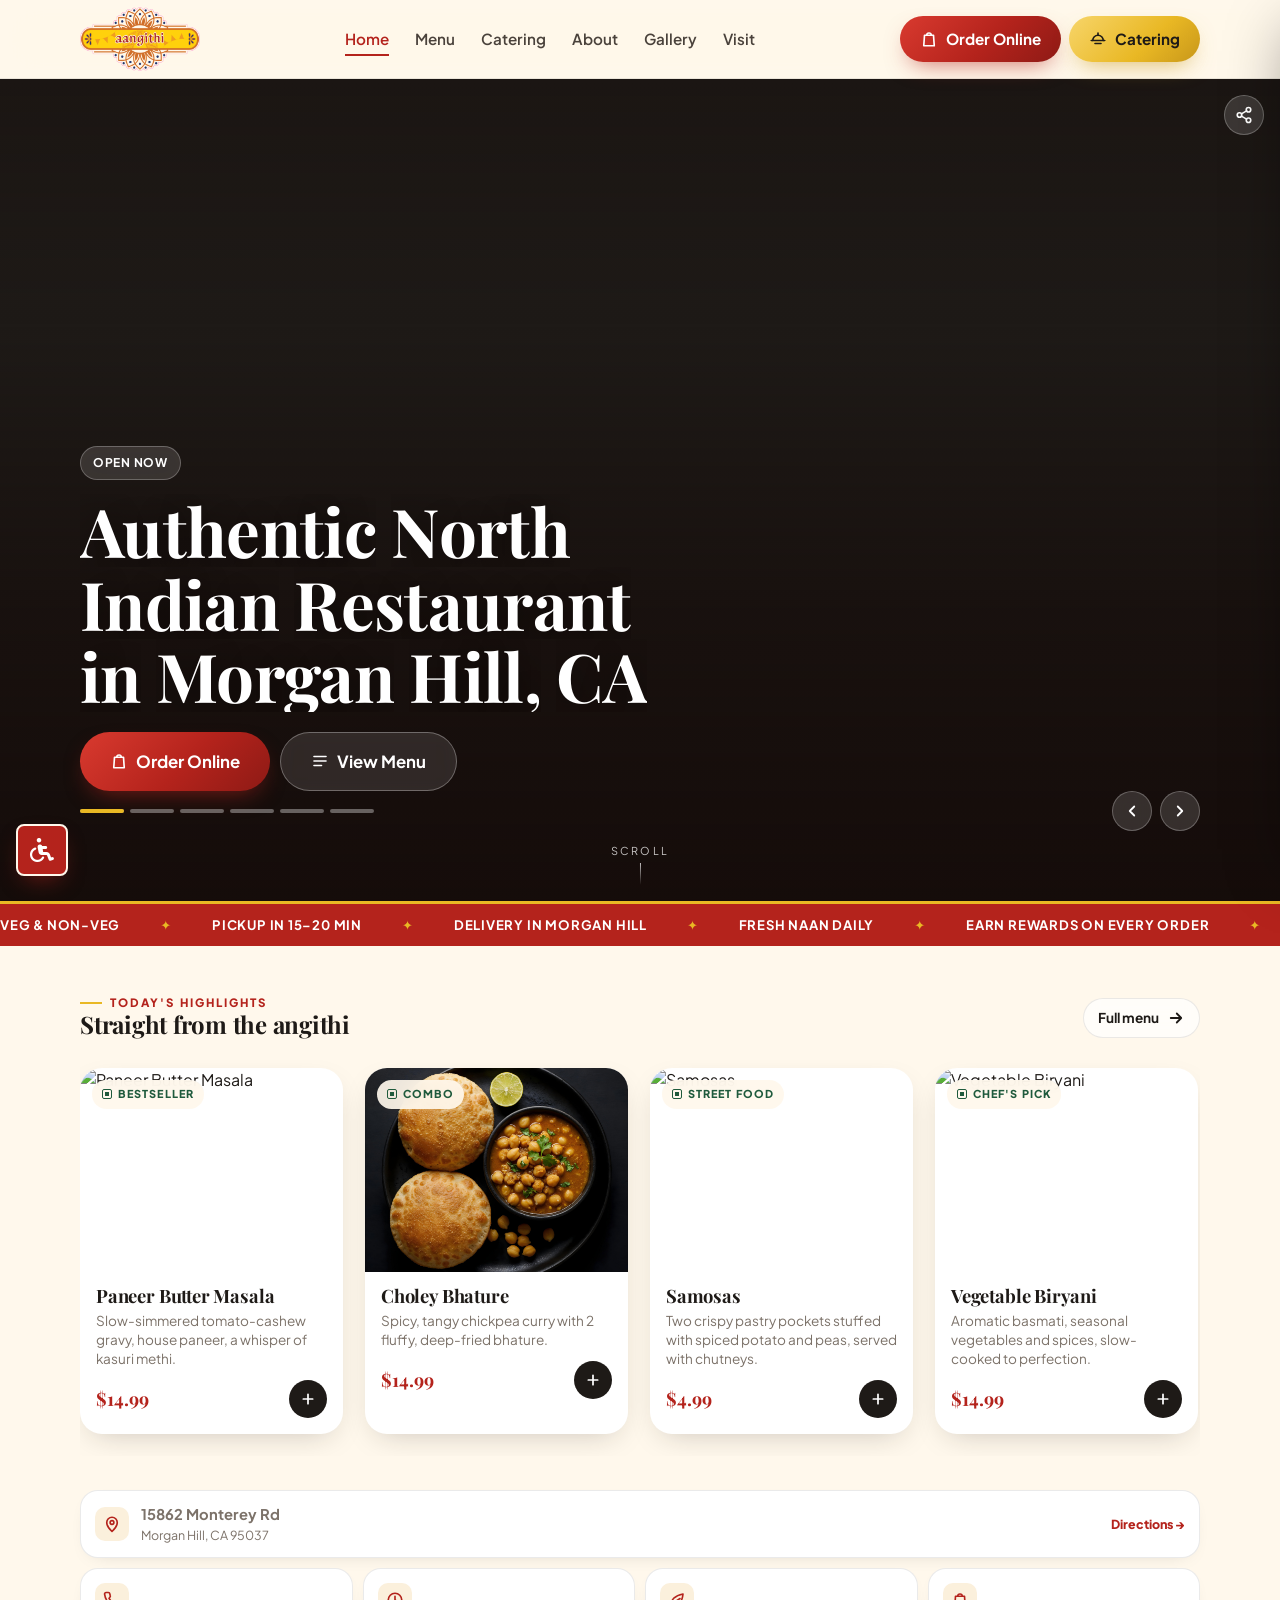
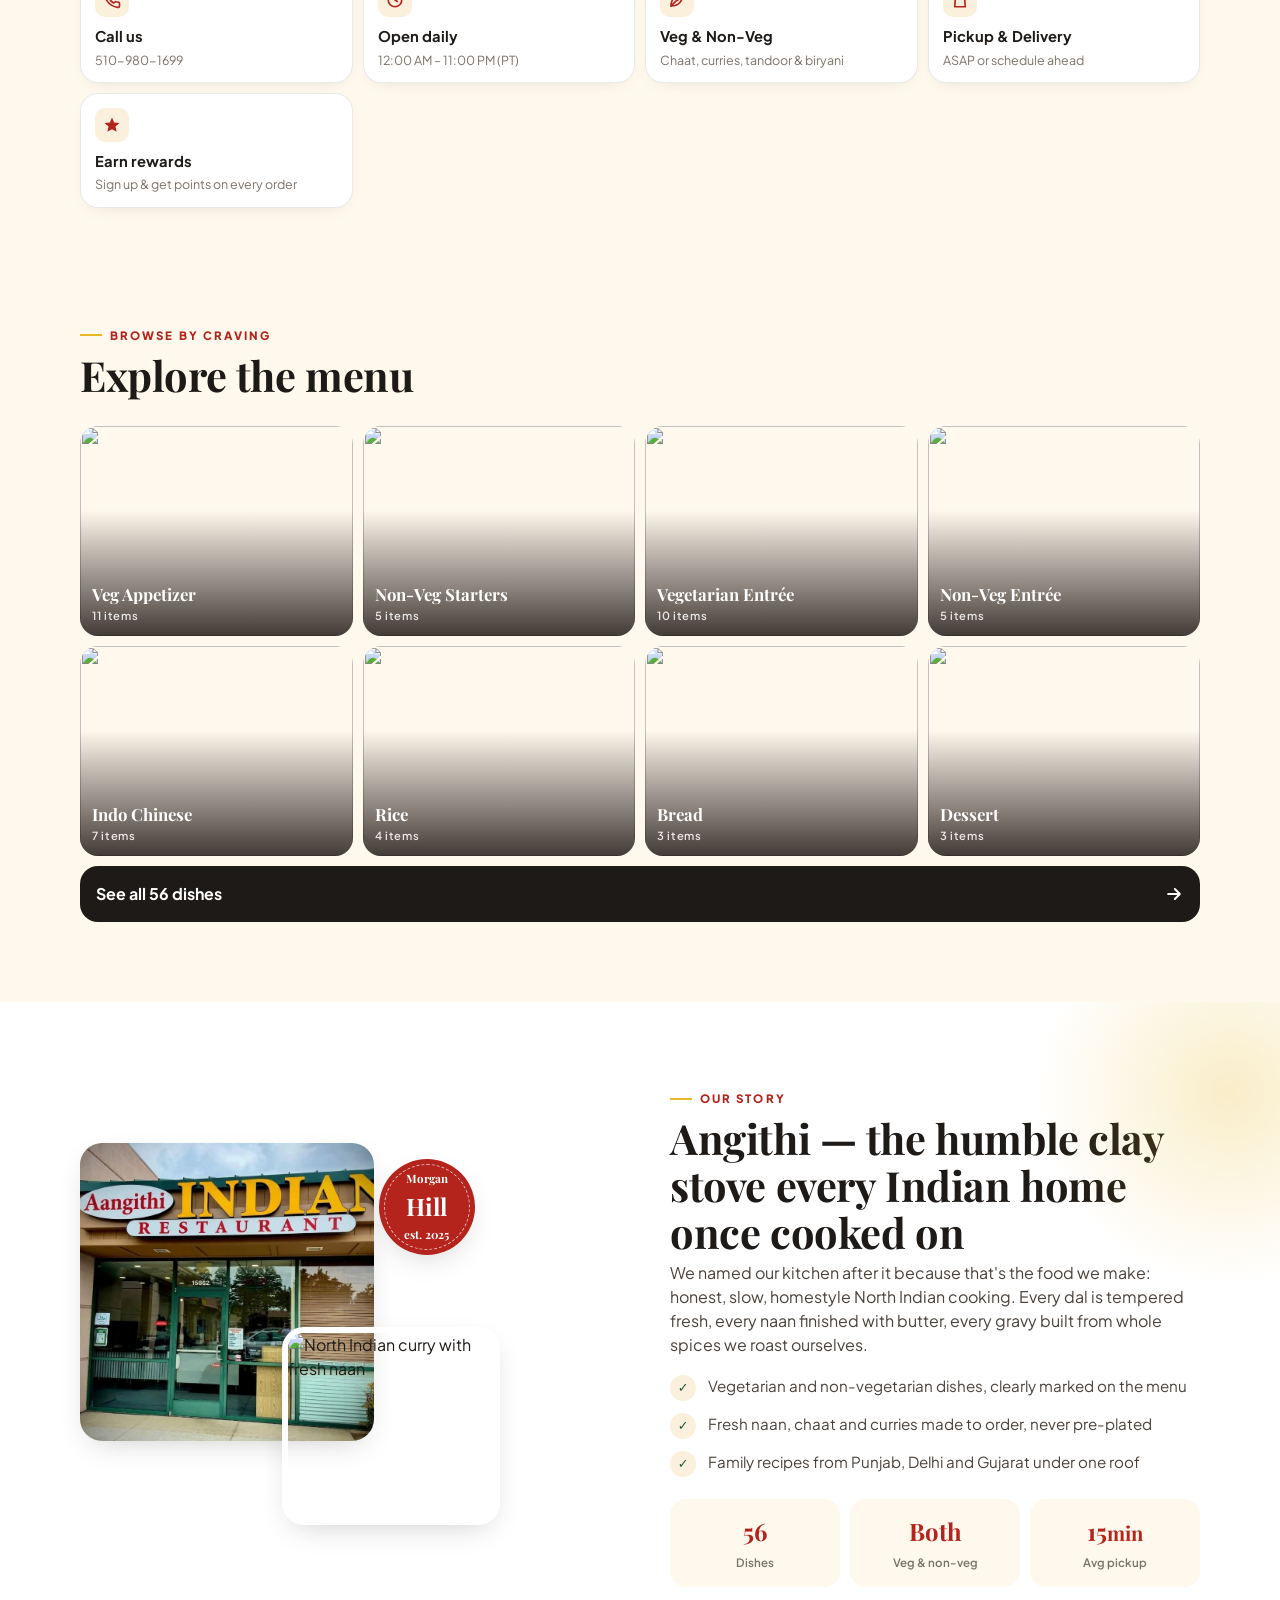
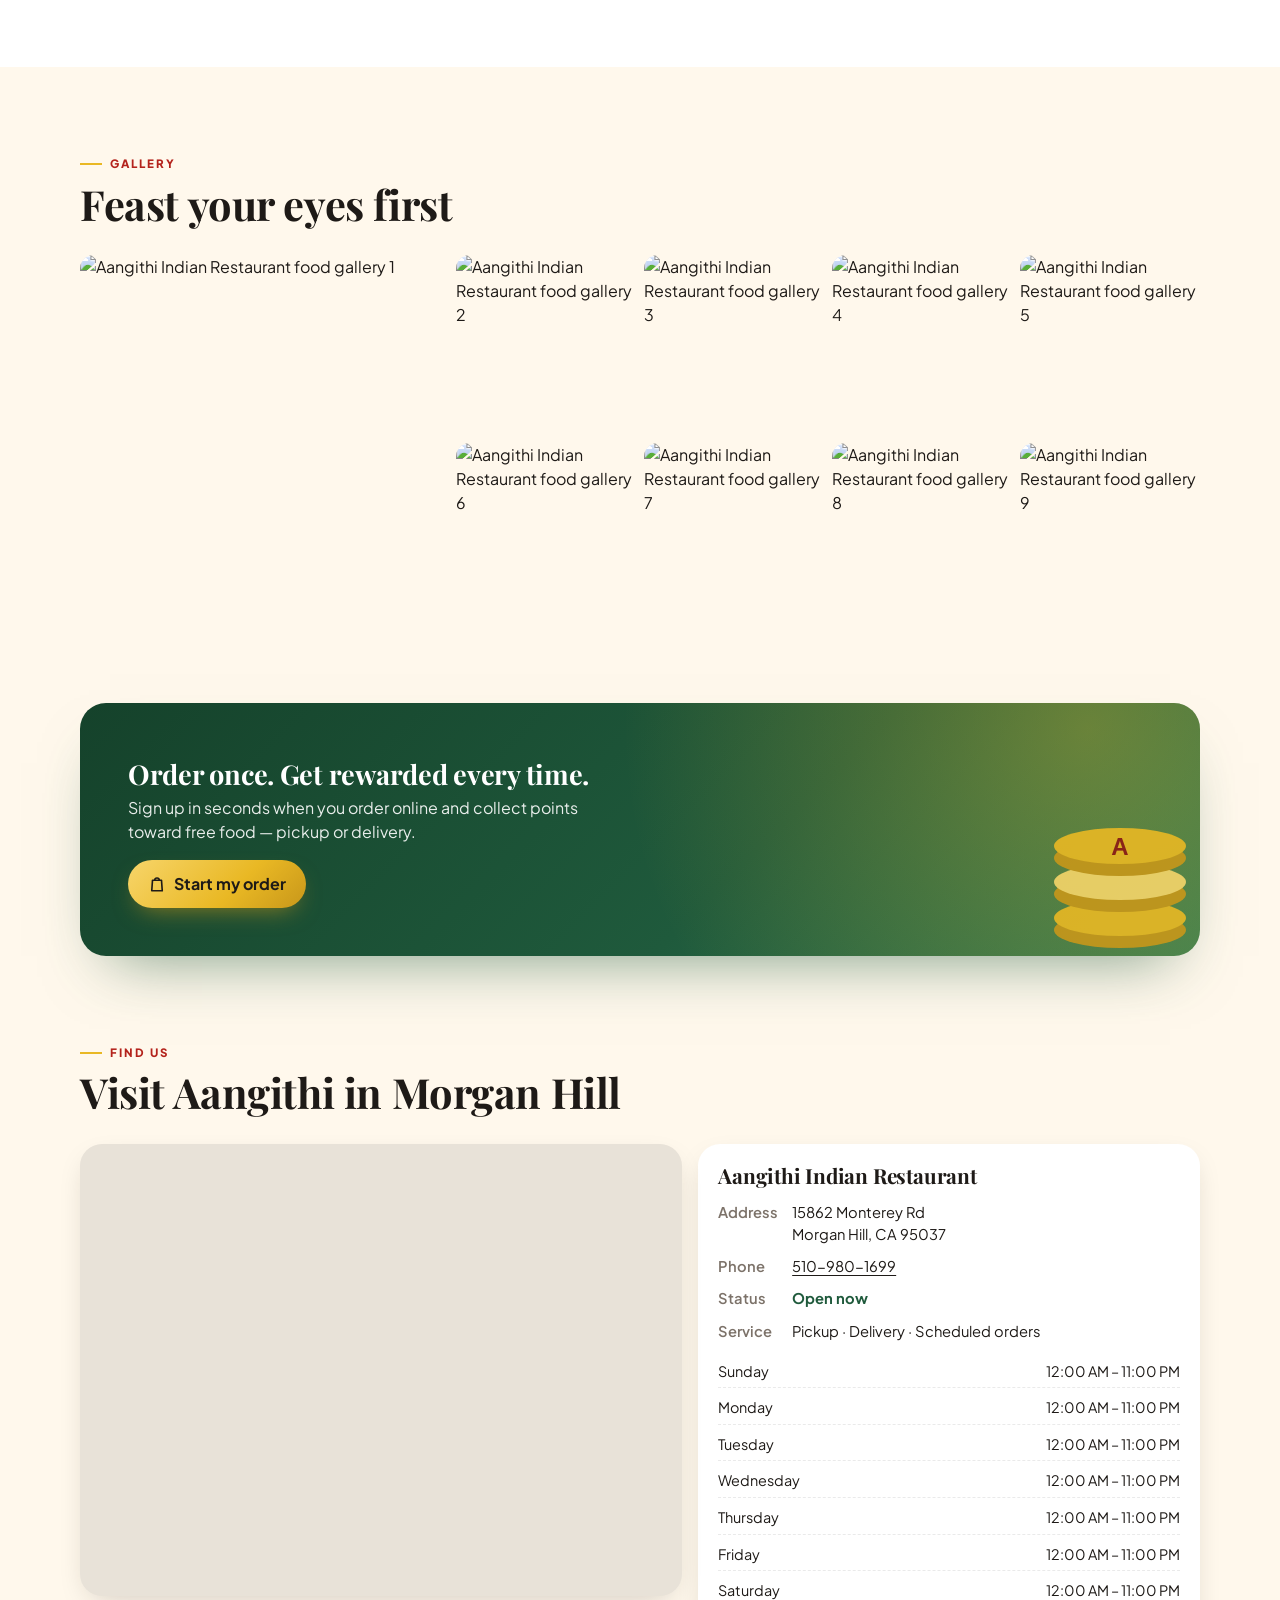
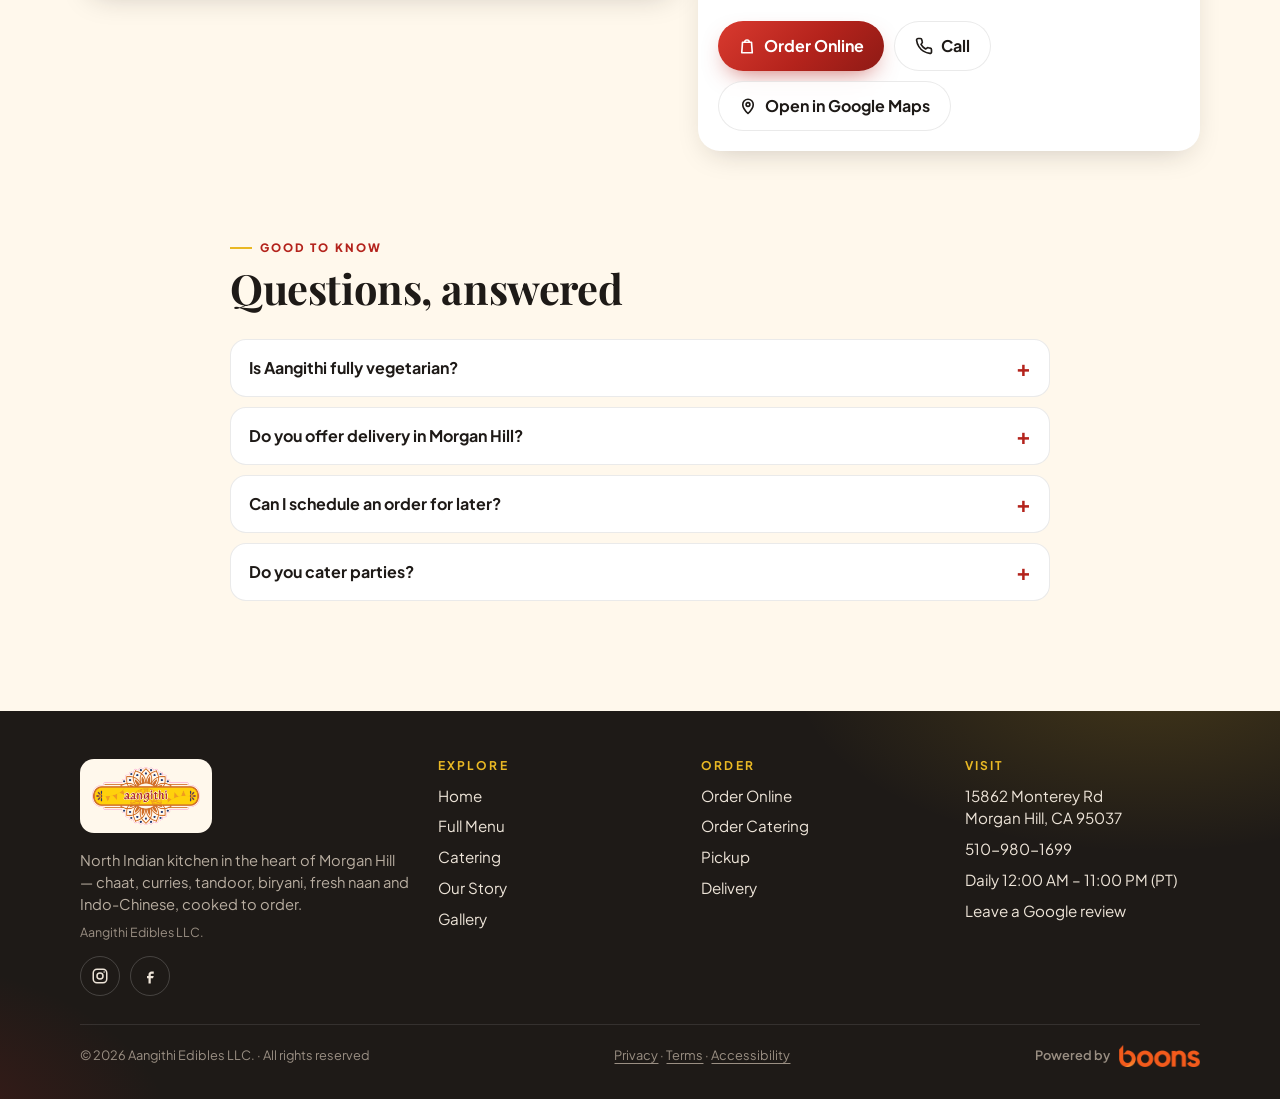
==== index.html @ 8433d9ec "Publish the Aangithi Indian Restaurant site with dining, catering, and dish photos. Co-authored-by: " ====
<!DOCTYPE html>
<html lang="en">
<head>
<meta charset="utf-8">
<meta name="viewport" content="width=device-width,initial-scale=1,viewport-fit=cover">
<title>Aangithi Indian Restaurant | Indian Food in Morgan Hill, CA — Order Online</title>
<meta name="description" content="Aangithi Indian Restaurant — North Indian curries, chaat, tandoor, biryani, naan and Indo-Chinese at 15862 Monterey Rd, Morgan Hill, CA. Veg and non-veg. Order online for pickup or delivery.">
<link rel="canonical" href="https://aangithi.com/">
<meta name="theme-color" content="#FFF8EC">
<meta property="og:type" content="restaurant">
<meta property="og:title" content="Aangithi Indian Restaurant | Indian Food in Morgan Hill, CA — Order Online">
<meta property="og:description" content="Aangithi Indian Restaurant — North Indian curries, chaat, tandoor, biryani, naan and Indo-Chinese at 15862 Monterey Rd, Morgan Hill, CA. Veg and non-veg. Order online for pickup or delivery.">
<meta property="og:image" content="https://images.unsplash.com/photo-1585937421612-70a008356fbe?w=1200&h=630&fit=crop&q=70&auto=format">
<meta property="og:url" content="https://aangithi.com/">
<meta name="twitter:card" content="summary_large_image">
<meta name="geo.region" content="US-CA"><meta name="geo.placename" content="Morgan Hill"><meta name="geo.position" content="37.1305;-121.6544">
<link rel="icon" href="images/favicon.png" type="image/png">
<link rel="preconnect" href="https://fonts.googleapis.com"><link rel="preconnect" href="https://fonts.gstatic.com" crossorigin>
<link href="https://fonts.googleapis.com/css2?family=Playfair+Display:ital,wght@0,700;0,800;1,700&family=Plus+Jakarta+Sans:wght@500;600;700;800&display=swap" rel="stylesheet">
<script type="application/ld+json">{"@context": "https://schema.org", "@type": "Restaurant", "name": "Aangithi Indian Restaurant", "legalName": "Aangithi Edibles LLC.", "telephone": "+1-510-980-1699", "image": "https://images.unsplash.com/photo-1585937421612-70a008356fbe?w=1200&h=630&fit=crop&q=70&auto=format", "servesCuisine": ["Indian", "North Indian", "Indo-Chinese"], "priceRange": "$$", "address": {"@type": "PostalAddress", "streetAddress": "15862 Monterey Rd", "addressLocality": "Morgan Hill", "addressRegion": "CA", "postalCode": "95037", "addressCountry": "US"}, "url": "https://aangithi.com/", "menu": "https://aangithi.com/menu.html", "sameAs": ["https://www.instagram.com/aangithi.indianrestaurant/", "https://www.facebook.com/aangithi.indianrestaurant"], "acceptsReservations": "False", "hasMenu": "https://aangithi.com/menu.html", "potentialAction": {"@type": "OrderAction", "target": "https://order.boons.io/site/angithi-indian-restaurant/409"}, "openingHoursSpecification": [{"@type": "OpeningHoursSpecification", "dayOfWeek": ["Sunday", "Monday", "Tuesday", "Wednesday", "Thursday", "Friday", "Saturday"], "opens": "00:00", "closes": "23:00"}]}</script>
<link rel="stylesheet" href="https://cdnjs.cloudflare.com/ajax/libs/font-awesome/6.5.1/css/all.min.css" crossorigin="anonymous">
<link rel="stylesheet" href="css/style.css">
<link rel="stylesheet" href="css/home.css">
<link rel="stylesheet" href="css/accessibility.css">
</head>
<body>
<a class="skip" href="#main">Skip to content</a>

<header class="hdr">
  <div class="wrap">
    <a class="logo" href="index.html" aria-label="Aangithi Indian Restaurant — home"><img src="images/logo.png" alt="Aangithi Indian Restaurant"></a>
    <nav class="nav" aria-label="Primary">
      <a href="index.html" aria-current="page">Home</a>
      <a href="menu.html">Menu</a>
      <a href="catering.html">Catering</a>
      <a href="index.html#story">About</a>
      <a href="index.html#gallery">Gallery</a>
      <a href="index.html#visit">Visit</a>
    </nav>
    <div class="hdr-actions">
      <a class="btn btn-primary btn-order" href="https://order.boons.io/site/angithi-indian-restaurant/409" target="_blank" rel="noopener"><svg viewBox="0 0 24 24" fill="none" stroke="currentColor" stroke-width="2.2" stroke-linecap="round" stroke-linejoin="round"><path d="M6 7h12l1 14H5z"/><path d="M9 7a3 3 0 0 1 6 0"/></svg><span class="lbl-short">Order</span><span class="lbl-long">Order Online</span></a>
      <a class="btn btn-gold btn-cater" href="catering.html"><svg viewBox="0 0 24 24" fill="none" stroke="currentColor" stroke-width="2.2" stroke-linecap="round" stroke-linejoin="round"><path d="M3 14h18"/><path d="M5 14a7 7 0 0 1 14 0"/><path d="M12 7V4"/><path d="M8 18h8"/></svg> Catering</a>
      <button class="burger" aria-label="Open menu" aria-expanded="false" aria-controls="drawer"><span></span></button>
    </div>
  </div>
</header>
<div class="drawer" id="drawer">
  <div class="scrim"></div>
  <nav class="panel" aria-label="Mobile">
    <button class="dclose" aria-label="Close menu">✕</button>
    <a class="item" href="index.html">Home <small>01</small></a>
    <a class="item" href="menu.html">Menu <small>02</small></a>
    <a class="item" href="catering.html">Catering <small>03</small></a>
    <a class="item" href="index.html#story">Our Story <small>04</small></a>
    <a class="item" href="index.html#gallery">Gallery <small>05</small></a>
    <a class="item" href="index.html#visit">Visit Us <small>06</small></a>
    <div class="foot">
      <a class="btn btn-primary" href="https://order.boons.io/site/angithi-indian-restaurant/409" target="_blank" rel="noopener"><svg viewBox="0 0 24 24" fill="none" stroke="currentColor" stroke-width="2.2" stroke-linecap="round" stroke-linejoin="round"><path d="M6 7h12l1 14H5z"/><path d="M9 7a3 3 0 0 1 6 0"/></svg> Order Online</a>
      <a class="btn btn-ghost" href="https://www.google.com/maps/search/?api=1&query=Aangithi+Indian+Restaurant+15862+Monterey+Rd+Morgan+Hill+CA+95037" target="_blank" rel="noopener"><svg viewBox="0 0 24 24" fill="none" stroke="currentColor" stroke-width="2.2" stroke-linecap="round" stroke-linejoin="round"><path d="M12 22s7-6.5 7-12a7 7 0 0 0-14 0c0 5.5 7 12 7 12z"/><circle cx="12" cy="10" r="2.5"/></svg> Get Directions</a>
      <p>15862 Monterey Rd, Morgan Hill, CA 95037<br><a href="tel:+15109801699">510-980-1699</a><br>Open daily 12:00 AM – 11:00 PM (PT)</p>
    </div>
  </nav>
</div>

<main id="main">
<section class="hero" aria-roledescription="carousel" aria-label="Aangithi highlights">
  
    <div class="slide on" role="group" aria-roledescription="slide" aria-label="1 of 6">
      <img src="https://images.unsplash.com/photo-1585937421612-70a008356fbe?w=1400&h=1400&fit=crop&q=72&auto=format" alt="" fetchpriority="high">
      <div class="cap">
        <span class="badge" data-status><i></i>Open now</span>
        <h1><span class="w"><span>Authentic</span></span> <span class="w"><span>North</span></span> <span class="w"><span>Indian</span></span> <span class="w"><span>Restaurant</span></span> <span class="w"><span>in</span></span> <span class="w"><span>Morgan</span></span> <span class="w"><span>Hill,</span></span> <span class="w"><span>CA</span></span></h1>
        <div class="cta">
          <a class="btn btn-primary" href="https://order.boons.io/site/angithi-indian-restaurant/409" target="_blank" rel="noopener"><svg viewBox="0 0 24 24" fill="none" stroke="currentColor" stroke-width="2.2" stroke-linecap="round" stroke-linejoin="round"><path d="M6 7h12l1 14H5z"/><path d="M9 7a3 3 0 0 1 6 0"/></svg> Order Online</a>
          <a class="btn btn-ghost" href="menu.html"><svg viewBox="0 0 24 24" fill="none" stroke="currentColor" stroke-width="2.2" stroke-linecap="round"><path d="M4 6h16M4 12h16M4 18h10"/></svg> View Menu</a>
        </div>
      </div>
    </div>
    <div class="slide" role="group" aria-roledescription="slide" aria-label="2 of 6">
      <img src="https://images.unsplash.com/photo-1631452180519-c014fe946bc7?w=1400&h=1400&fit=crop&q=72&auto=format" alt="" loading="lazy">
      <div class="cap">
        <span class="badge" data-status><i></i>Open now</span>
        <h1 aria-hidden="true"><span class="w"><span>Best</span></span> <span class="w"><span>Paneer</span></span> <span class="w"><span>Butter</span></span> <span class="w"><span>Masala</span></span> <span class="w"><span>&</span></span> <span class="w"><span>North</span></span> <span class="w"><span>Indian</span></span> <span class="w"><span>Curries</span></span> <span class="w"><span>Near</span></span> <span class="w"><span>San</span></span> <span class="w"><span>Jose</span></span></h1>
        <div class="cta">
          <a class="btn btn-primary" href="https://order.boons.io/site/angithi-indian-restaurant/409" target="_blank" rel="noopener"><svg viewBox="0 0 24 24" fill="none" stroke="currentColor" stroke-width="2.2" stroke-linecap="round" stroke-linejoin="round"><path d="M6 7h12l1 14H5z"/><path d="M9 7a3 3 0 0 1 6 0"/></svg> Order Online</a>
          <a class="btn btn-ghost" href="menu.html"><svg viewBox="0 0 24 24" fill="none" stroke="currentColor" stroke-width="2.2" stroke-linecap="round"><path d="M4 6h16M4 12h16M4 18h10"/></svg> View Menu</a>
        </div>
      </div>
    </div>
    <div class="slide" role="group" aria-roledescription="slide" aria-label="3 of 6">
      <img src="https://images.unsplash.com/photo-1601050690597-df0568f70950?w=1400&h=1400&fit=crop&q=72&auto=format" alt="" loading="lazy">
      <div class="cap">
        <span class="badge" data-status><i></i>Open now</span>
        <h1 aria-hidden="true"><span class="w"><span>Fresh</span></span> <span class="w"><span>Samosa,</span></span> <span class="w"><span>Chaat</span></span> <span class="w"><span>&</span></span> <span class="w"><span>Indian</span></span> <span class="w"><span>Street</span></span> <span class="w"><span>Food</span></span> <span class="w"><span>in</span></span> <span class="w"><span>Morgan</span></span> <span class="w"><span>Hill</span></span></h1>
        <div class="cta">
          <a class="btn btn-primary" href="https://order.boons.io/site/angithi-indian-restaurant/409" target="_blank" rel="noopener"><svg viewBox="0 0 24 24" fill="none" stroke="currentColor" stroke-width="2.2" stroke-linecap="round" stroke-linejoin="round"><path d="M6 7h12l1 14H5z"/><path d="M9 7a3 3 0 0 1 6 0"/></svg> Order Online</a>
          <a class="btn btn-ghost" href="menu.html"><svg viewBox="0 0 24 24" fill="none" stroke="currentColor" stroke-width="2.2" stroke-linecap="round"><path d="M4 6h16M4 12h16M4 18h10"/></svg> View Menu</a>
        </div>
      </div>
    </div>
    <div class="slide" role="group" aria-roledescription="slide" aria-label="4 of 6">
      <img src="https://images.unsplash.com/photo-1666190092159-3171cf0fbb12?w=1400&h=1400&fit=crop&q=72&auto=format" alt="" loading="lazy">
      <div class="cap">
        <span class="badge" data-status><i></i>Open now</span>
        <h1 aria-hidden="true"><span class="w"><span>Choley</span></span> <span class="w"><span>Bhature,</span></span> <span class="w"><span>Chaat</span></span> <span class="w"><span>&</span></span> <span class="w"><span>Street</span></span> <span class="w"><span>Food</span></span> <span class="w"><span>in</span></span> <span class="w"><span>the</span></span> <span class="w"><span>South</span></span> <span class="w"><span>Bay</span></span></h1>
        <div class="cta">
          <a class="btn btn-primary" href="https://order.boons.io/site/angithi-indian-restaurant/409" target="_blank" rel="noopener"><svg viewBox="0 0 24 24" fill="none" stroke="currentColor" stroke-width="2.2" stroke-linecap="round" stroke-linejoin="round"><path d="M6 7h12l1 14H5z"/><path d="M9 7a3 3 0 0 1 6 0"/></svg> Order Online</a>
          <a class="btn btn-ghost" href="menu.html"><svg viewBox="0 0 24 24" fill="none" stroke="currentColor" stroke-width="2.2" stroke-linecap="round"><path d="M4 6h16M4 12h16M4 18h10"/></svg> View Menu</a>
        </div>
      </div>
    </div>
    <div class="slide" role="group" aria-roledescription="slide" aria-label="5 of 6">
      <img src="https://images.unsplash.com/photo-1585032226651-759b368d7246?w=1400&h=1400&fit=crop&q=72&auto=format" alt="" loading="lazy">
      <div class="cap">
        <span class="badge" data-status><i></i>Open now</span>
        <h1 aria-hidden="true"><span class="w"><span>Indo-Chinese</span></span> <span class="w"><span>Noodles,</span></span> <span class="w"><span>Manchurian</span></span> <span class="w"><span>&</span></span> <span class="w"><span>Chilli</span></span> <span class="w"><span>in</span></span> <span class="w"><span>Morgan</span></span> <span class="w"><span>Hill</span></span></h1>
        <div class="cta">
          <a class="btn btn-primary" href="https://order.boons.io/site/angithi-indian-restaurant/409" target="_blank" rel="noopener"><svg viewBox="0 0 24 24" fill="none" stroke="currentColor" stroke-width="2.2" stroke-linecap="round" stroke-linejoin="round"><path d="M6 7h12l1 14H5z"/><path d="M9 7a3 3 0 0 1 6 0"/></svg> Order Online</a>
          <a class="btn btn-ghost" href="menu.html"><svg viewBox="0 0 24 24" fill="none" stroke="currentColor" stroke-width="2.2" stroke-linecap="round"><path d="M4 6h16M4 12h16M4 18h10"/></svg> View Menu</a>
        </div>
      </div>
    </div>
    <div class="slide" role="group" aria-roledescription="slide" aria-label="6 of 6">
      <img src="https://images.unsplash.com/photo-1563379091339-03b21ab4a4f8?w=1400&h=1400&fit=crop&q=72&auto=format" alt="" loading="lazy">
      <div class="cap">
        <span class="badge" data-status><i></i>Open now</span>
        <h1 aria-hidden="true"><span class="w"><span>Order</span></span> <span class="w"><span>Indian</span></span> <span class="w"><span>Food</span></span> <span class="w"><span>Online</span></span> <span class="w"><span>—</span></span> <span class="w"><span>Pickup</span></span> <span class="w"><span>&</span></span> <span class="w"><span>Delivery</span></span> <span class="w"><span>in</span></span> <span class="w"><span>Morgan</span></span> <span class="w"><span>Hill,</span></span> <span class="w"><span>CA</span></span></h1>
        <div class="cta">
          <a class="btn btn-primary" href="https://order.boons.io/site/angithi-indian-restaurant/409" target="_blank" rel="noopener"><svg viewBox="0 0 24 24" fill="none" stroke="currentColor" stroke-width="2.2" stroke-linecap="round" stroke-linejoin="round"><path d="M6 7h12l1 14H5z"/><path d="M9 7a3 3 0 0 1 6 0"/></svg> Order Online</a>
          <a class="btn btn-ghost" href="menu.html"><svg viewBox="0 0 24 24" fill="none" stroke="currentColor" stroke-width="2.2" stroke-linecap="round"><path d="M4 6h16M4 12h16M4 18h10"/></svg> View Menu</a>
        </div>
      </div>
    </div>
  <div class="side"><button data-share aria-label="Share this restaurant"><svg viewBox="0 0 24 24" fill="none" stroke="currentColor" stroke-width="2.2" stroke-linecap="round" stroke-linejoin="round"><circle cx="18" cy="5" r="3"/><circle cx="6" cy="12" r="3"/><circle cx="18" cy="19" r="3"/><path d="M8.6 13.5l6.8 4M15.4 6.5l-6.8 4"/></svg></button></div>
  <div class="ctrl">
    <div class="dots" role="tablist"><button aria-label="Go to slide 1" class=on></button><button aria-label="Go to slide 2"></button><button aria-label="Go to slide 3"></button><button aria-label="Go to slide 4"></button><button aria-label="Go to slide 5"></button><button aria-label="Go to slide 6"></button></div>
    <button class="arrow" data-prev aria-label="Previous slide"><svg viewBox="0 0 24 24" fill="none" stroke="currentColor" stroke-width="2.4" stroke-linecap="round" stroke-linejoin="round"><path d="M15 6l-6 6 6 6"/></svg></button>
    <button class="arrow" data-next aria-label="Next slide"><svg viewBox="0 0 24 24" fill="none" stroke="currentColor" stroke-width="2.4" stroke-linecap="round" stroke-linejoin="round"><path d="M9 6l6 6-6 6"/></svg></button>
  </div>
  <div class="scroll-hint" aria-hidden="true">Scroll<i></i></div>
</section>

<div class="tick" aria-hidden="true"><div class="t"><span>Veg &amp; Non-Veg</span><span>Pickup in 15–20 min</span><span>Delivery in Morgan Hill</span><span>Fresh Naan Daily</span><span>Earn Rewards on Every Order</span><span>Open Daily till 11 PM</span><span>Veg &amp; Non-Veg</span><span>Pickup in 15–20 min</span><span>Delivery in Morgan Hill</span><span>Fresh Naan Daily</span><span>Earn Rewards on Every Order</span><span>Open Daily till 11 PM</span></div></div>

<section class="hl" id="highlights">
  <div class="wrap">
    <div class="sec-head rv"><div><span class="eyebrow">Today's highlights</span><h2>Straight from the angithi</h2></div><a class="btn btn-ghost btn-sm" href="menu.html">Full menu <svg viewBox="0 0 24 24" fill="none" stroke="currentColor" stroke-width="2.4" stroke-linecap="round" stroke-linejoin="round"><path d="M5 12h14M13 6l6 6-6 6"/></svg></a></div>
    <div class="rail">
      <article class="card rv" data-d="0">
        <div class="img"><img src="https://images.unsplash.com/photo-1631452180519-c014fe946bc7?w=700&h=540&fit=crop&q=70&auto=format" alt="Paneer Butter Masala" loading="lazy"><span class="tag">Bestseller</span></div>
        <div class="body"><h3>Paneer Butter Masala</h3><p>Slow-simmered tomato-cashew gravy, house paneer, a whisper of kasuri methi.</p>
          <div class="row"><span class="price">$14.99</span><a class="add" href="https://order.boons.io/site/angithi-indian-restaurant/409" target="_blank" rel="noopener" aria-label="Order Paneer Butter Masala"><svg viewBox="0 0 24 24" fill="none" stroke="currentColor" stroke-width="2.6" stroke-linecap="round"><path d="M12 5v14M5 12h14"/></svg></a></div>
        </div>
      </article>
      <article class="card rv" data-d="1">
        <div class="img"><img src="images/choley-bhature.jpg" alt="Choley Bhature" loading="lazy"><span class="tag">Combo</span></div>
        <div class="body"><h3>Choley Bhature</h3><p>Spicy, tangy chickpea curry with 2 fluffy, deep-fried bhature.</p>
          <div class="row"><span class="price">$14.99</span><a class="add" href="https://order.boons.io/site/angithi-indian-restaurant/409" target="_blank" rel="noopener" aria-label="Order Choley Bhature"><svg viewBox="0 0 24 24" fill="none" stroke="currentColor" stroke-width="2.6" stroke-linecap="round"><path d="M12 5v14M5 12h14"/></svg></a></div>
        </div>
      </article>
      <article class="card rv" data-d="2">
        <div class="img"><img src="https://images.unsplash.com/photo-1601050690597-df0568f70950?w=700&h=540&fit=crop&q=70&auto=format" alt="Samosas" loading="lazy"><span class="tag">Street food</span></div>
        <div class="body"><h3>Samosas</h3><p>Two crispy pastry pockets stuffed with spiced potato and peas, served with chutneys.</p>
          <div class="row"><span class="price">$4.99</span><a class="add" href="https://order.boons.io/site/angithi-indian-restaurant/409" target="_blank" rel="noopener" aria-label="Order Samosas"><svg viewBox="0 0 24 24" fill="none" stroke="currentColor" stroke-width="2.6" stroke-linecap="round"><path d="M12 5v14M5 12h14"/></svg></a></div>
        </div>
      </article>
      <article class="card rv" data-d="3">
        <div class="img"><img src="https://images.unsplash.com/photo-1563379091339-03b21ab4a4f8?w=700&h=540&fit=crop&q=70&auto=format" alt="Vegetable Biryani" loading="lazy"><span class="tag">Chef's pick</span></div>
        <div class="body"><h3>Vegetable Biryani</h3><p>Aromatic basmati, seasonal vegetables and spices, slow-cooked to perfection.</p>
          <div class="row"><span class="price">$14.99</span><a class="add" href="https://order.boons.io/site/angithi-indian-restaurant/409" target="_blank" rel="noopener" aria-label="Order Vegetable Biryani"><svg viewBox="0 0 24 24" fill="none" stroke="currentColor" stroke-width="2.6" stroke-linecap="round"><path d="M12 5v14M5 12h14"/></svg></a></div>
        </div>
      </article>
      <article class="card rv" data-d="0">
        <div class="img"><img src="images/butter-chicken.jpg" alt="Butter Chicken" loading="lazy"><span class="tag">Bestseller</span></div>
        <div class="body"><h3>Butter Chicken</h3><p>Char-grilled chicken in a mild, velvety tomato and butter sauce.</p>
          <div class="row"><span class="price">$15.99</span><a class="add" href="https://order.boons.io/site/angithi-indian-restaurant/409" target="_blank" rel="noopener" aria-label="Order Butter Chicken"><svg viewBox="0 0 24 24" fill="none" stroke="currentColor" stroke-width="2.6" stroke-linecap="round"><path d="M12 5v14M5 12h14"/></svg></a></div>
        </div>
      </article>
      <article class="card rv" data-d="1">
        <div class="img"><img src="https://images.unsplash.com/photo-1553530666-ba11a7da3888?w=700&h=540&fit=crop&q=70&auto=format" alt="Mango Lassi" loading="lazy"><span class="tag">Refresh</span></div>
        <div class="body"><h3>Mango Lassi</h3><p>Thick, cold and made with real Alphonso mango pulp.</p>
          <div class="row"><span class="price">$3.99</span><a class="add" href="https://order.boons.io/site/angithi-indian-restaurant/409" target="_blank" rel="noopener" aria-label="Order Mango Lassi"><svg viewBox="0 0 24 24" fill="none" stroke="currentColor" stroke-width="2.6" stroke-linecap="round"><path d="M12 5v14M5 12h14"/></svg></a></div>
        </div>
      </article></div>
  </div>
</section>

<section class="info">
  <div class="wrap"><div class="grid">
    <a class="pill wide rv" href="https://www.google.com/maps/search/?api=1&query=Aangithi+Indian+Restaurant+15862+Monterey+Rd+Morgan+Hill+CA+95037" target="_blank" rel="noopener"><span class="ic"><svg viewBox="0 0 24 24" fill="none" stroke="currentColor" stroke-width="2.2" stroke-linecap="round" stroke-linejoin="round"><path d="M12 22s7-6.5 7-12a7 7 0 0 0-14 0c0 5.5 7 12 7 12z"/><circle cx="12" cy="10" r="2.5"/></svg></span><span class="txt"><b>15862 Monterey Rd</b><span>Morgan Hill, CA 95037</span></span><span class="go">Directions →</span></a>
    <a class="pill rv" href="tel:+15109801699"><span class="ic"><svg viewBox="0 0 24 24" fill="none" stroke="currentColor" stroke-width="2.2" stroke-linecap="round" stroke-linejoin="round"><path d="M22 16.92v3a2 2 0 0 1-2.18 2 19.79 19.79 0 0 1-8.63-3.07 19.5 19.5 0 0 1-6-6 19.79 19.79 0 0 1-3.07-8.67A2 2 0 0 1 4.11 2h3a2 2 0 0 1 2 1.72c.13.81.32 1.6.57 2.36a2 2 0 0 1-.45 2.11L8 9.91a16 16 0 0 0 6.09 6.09l1.72-1.23a2 2 0 0 1 2.11-.45c.76.25 1.55.44 2.36.57A2 2 0 0 1 22 16.92z"/></svg></span><b>Call us</b><span>510-980-1699</span></a>
    <div class="pill rv" data-d="1"><span class="ic"><svg viewBox="0 0 24 24" fill="none" stroke="currentColor" stroke-width="2.2" stroke-linecap="round"><circle cx="12" cy="12" r="9"/><path d="M12 7v5l3 2"/></svg></span><b>Open daily</b><span>12:00 AM – 11:00 PM (PT)</span></div>
    <div class="pill rv" data-d="2"><span class="ic"><svg viewBox="0 0 24 24" fill="none" stroke="currentColor" stroke-width="2.2" stroke-linecap="round" stroke-linejoin="round"><path d="M4 20c0-9 5-14 16-16-1 11-6 16-16 16z"/><path d="M4 20c4-5 8-8 12-10"/></svg></span><b>Veg &amp; Non-Veg</b><span>Chaat, curries, tandoor &amp; biryani</span></div>
    <a class="pill rv" data-d="3" href="https://order.boons.io/site/angithi-indian-restaurant/409" target="_blank" rel="noopener"><span class="ic"><svg viewBox="0 0 24 24" fill="none" stroke="currentColor" stroke-width="2.2" stroke-linecap="round" stroke-linejoin="round"><path d="M6 7h12l1 14H5z"/><path d="M9 7a3 3 0 0 1 6 0"/></svg></span><b>Pickup &amp; Delivery</b><span>ASAP or schedule ahead</span></a>
    <a class="pill rv" data-d="4" href="https://order.boons.io/site/angithi-indian-restaurant/409" target="_blank" rel="noopener"><span class="ic"><svg viewBox="0 0 24 24" fill="currentColor"><path d="M12 2l2.9 6.6 7.1.7-5.4 4.8 1.6 7L12 17.5 5.8 21l1.6-7L2 9.3l7.1-.7z"/></svg></span><b>Earn rewards</b><span>Sign up &amp; get points on every order</span></a>
  </div></div>
</section>

<section class="sec cats" id="categories">
  <div class="wrap">
    <div class="sec-head rv"><div><span class="eyebrow">Browse by craving</span><h2>Explore the menu</h2></div></div>
    <div class="grid"><a class="cat rv" data-d="0" href="menu.html#app"><img src="https://images.unsplash.com/photo-1610192244261-3f33de3f55e4?w=600&h=520&fit=crop&q=70&auto=format" alt="" loading="lazy"><span>Veg Appetizer<small>11 items</small></span></a><a class="cat rv" data-d="1" href="menu.html#nvst"><img src="https://images.unsplash.com/photo-1603894584373-5ac82b2ae398?w=600&h=520&fit=crop&q=70&auto=format" alt="" loading="lazy"><span>Non-Veg Starters<small>5 items</small></span></a><a class="cat rv" data-d="2" href="menu.html#veg"><img src="https://images.unsplash.com/photo-1631452180519-c014fe946bc7?w=600&h=520&fit=crop&q=70&auto=format" alt="" loading="lazy"><span>Vegetarian Entrée<small>10 items</small></span></a><a class="cat rv" data-d="3" href="menu.html#nvent"><img src="https://images.unsplash.com/photo-1599487488170-d11ec9c172f0?w=600&h=520&fit=crop&q=70&auto=format" alt="" loading="lazy"><span>Non-Veg Entrée<small>5 items</small></span></a><a class="cat rv" data-d="0" href="menu.html#ic"><img src="https://images.unsplash.com/photo-1585032226651-759b368d7246?w=600&h=520&fit=crop&q=70&auto=format" alt="" loading="lazy"><span>Indo Chinese<small>7 items</small></span></a><a class="cat rv" data-d="1" href="menu.html#rice"><img src="https://images.unsplash.com/photo-1563379091339-03b21ab4a4f8?w=600&h=520&fit=crop&q=70&auto=format" alt="" loading="lazy"><span>Rice<small>4 items</small></span></a><a class="cat rv" data-d="2" href="menu.html#bread"><img src="https://images.unsplash.com/photo-1567337710282-00832b415979?w=600&h=520&fit=crop&q=70&auto=format" alt="" loading="lazy"><span>Bread<small>3 items</small></span></a><a class="cat rv" data-d="3" href="menu.html#dessert"><img src="https://images.unsplash.com/photo-1604908176997-125f25cc6f3d?w=600&h=520&fit=crop&q=70&auto=format" alt="" loading="lazy"><span>Dessert<small>3 items</small></span></a><a class="all rv" href="menu.html">See all 56 dishes <svg viewBox="0 0 24 24" fill="none" stroke="currentColor" stroke-width="2.4" stroke-linecap="round" stroke-linejoin="round"><path d="M5 12h14M13 6l6 6-6 6"/></svg></a></div>
  </div>
</section>

<section class="sec story" id="story">
  <div class="wrap"><div class="grid">
    <div class="imgs rv"><img src="images/storefront.jpg" alt="Exterior of Aangithi Indian Restaurant at 15862 Monterey Rd, Morgan Hill" loading="lazy"><img src="https://images.unsplash.com/photo-1565557623262-b51c2513a641?w=600&h=600&fit=crop&q=70&auto=format" alt="North Indian curry with fresh naan" loading="lazy"><div class="stamp">Morgan<b>Hill</b>est. 2025</div></div>
    <div class="rv" data-d="1">
      <span class="eyebrow">Our story</span>
      <h2>Angithi — the humble clay stove every Indian home once cooked on</h2>
      <p class="lead">We named our kitchen after it because that's the food we make: honest, slow, homestyle North Indian cooking. Every dal is tempered fresh, every naan finished with butter, every gravy built from whole spices we roast ourselves.</p>
      <ul>
        <li><i>✓</i>Vegetarian and non-vegetarian dishes, clearly marked on the menu</li>
        <li><i>✓</i>Fresh naan, chaat and curries made to order, never pre-plated</li>
        <li><i>✓</i>Family recipes from Punjab, Delhi and Gujarat under one roof</li>
      </ul>
      <div class="stats"><div class="stat"><b>56</b><span>Dishes</span></div><div class="stat"><b>Both</b><span>Veg &amp; non-veg</span></div><div class="stat"><b>15<small>min</small></b><span>Avg pickup</span></div></div>
    </div>
  </div></div>
</section>

<section class="sec gal" id="gallery">
  <div class="wrap">
    <div class="sec-head rv"><div><span class="eyebrow">Gallery</span><h2>Feast your eyes first</h2></div></div>
    <div class="grid rv"><a href="https://images.unsplash.com/photo-1585937421612-70a008356fbe?w=1400&fit=crop&q=70&auto=format" data-lb><img src="https://images.unsplash.com/photo-1585937421612-70a008356fbe?w=600&h=600&fit=crop&q=70&auto=format" alt="Aangithi Indian Restaurant food gallery 1" loading="lazy"></a><a href="https://images.unsplash.com/photo-1565557623262-b51c2513a641?w=1400&fit=crop&q=70&auto=format" data-lb><img src="https://images.unsplash.com/photo-1565557623262-b51c2513a641?w=600&h=600&fit=crop&q=70&auto=format" alt="Aangithi Indian Restaurant food gallery 2" loading="lazy"></a><a href="https://images.unsplash.com/photo-1628294895950-9805252327bc?w=1400&fit=crop&q=70&auto=format" data-lb><img src="https://images.unsplash.com/photo-1628294895950-9805252327bc?w=600&h=600&fit=crop&q=70&auto=format" alt="Aangithi Indian Restaurant food gallery 3" loading="lazy"></a><a href="https://images.unsplash.com/photo-1606491956689-2ea866880c84?w=1400&fit=crop&q=70&auto=format" data-lb><img src="https://images.unsplash.com/photo-1606491956689-2ea866880c84?w=600&h=600&fit=crop&q=70&auto=format" alt="Aangithi Indian Restaurant food gallery 4" loading="lazy"></a><a href="https://images.unsplash.com/photo-1548943487-a2e4e43b4853?w=1400&fit=crop&q=70&auto=format" data-lb><img src="https://images.unsplash.com/photo-1548943487-a2e4e43b4853?w=600&h=600&fit=crop&q=70&auto=format" alt="Aangithi Indian Restaurant food gallery 5" loading="lazy"></a><a href="https://images.unsplash.com/photo-1596040033229-a9821ebd058d?w=1400&fit=crop&q=70&auto=format" data-lb><img src="https://images.unsplash.com/photo-1596040033229-a9821ebd058d?w=600&h=600&fit=crop&q=70&auto=format" alt="Aangithi Indian Restaurant food gallery 6" loading="lazy"></a><a href="https://images.unsplash.com/photo-1604908176997-125f25cc6f3d?w=1400&fit=crop&q=70&auto=format" data-lb><img src="https://images.unsplash.com/photo-1604908176997-125f25cc6f3d?w=600&h=600&fit=crop&q=70&auto=format" alt="Aangithi Indian Restaurant food gallery 7" loading="lazy"></a><a href="https://images.unsplash.com/photo-1597318181409-cf64d0b5d8a2?w=1400&fit=crop&q=70&auto=format" data-lb><img src="https://images.unsplash.com/photo-1597318181409-cf64d0b5d8a2?w=600&h=600&fit=crop&q=70&auto=format" alt="Aangithi Indian Restaurant food gallery 8" loading="lazy"></a><a href="https://images.unsplash.com/photo-1567337710282-00832b415979?w=1400&fit=crop&q=70&auto=format" data-lb><img src="https://images.unsplash.com/photo-1567337710282-00832b415979?w=600&h=600&fit=crop&q=70&auto=format" alt="Aangithi Indian Restaurant food gallery 9" loading="lazy"></a></div>
  </div>
</section>
<div class="lb" role="dialog" aria-label="Image preview"><img alt=""><button aria-label="Close">✕</button></div>

<section class="sec" style="padding-top:0">
  <div class="band rv">
    <div><h2>Order once. Get rewarded every time.</h2><p>Sign up in seconds when you order online and collect points toward free food — pickup or delivery.</p><a class="btn btn-gold" href="https://order.boons.io/site/angithi-indian-restaurant/409" target="_blank" rel="noopener"><svg viewBox="0 0 24 24" fill="none" stroke="currentColor" stroke-width="2.2" stroke-linecap="round" stroke-linejoin="round"><path d="M6 7h12l1 14H5z"/><path d="M9 7a3 3 0 0 1 6 0"/></svg> Start my order</a></div>
    <span class="coins" aria-hidden="true"><svg viewBox="0 0 120 120" fill="none"><ellipse cx="60" cy="96" rx="44" ry="12" fill="#C8971A"/><ellipse cx="60" cy="88" rx="44" ry="12" fill="#E9B824"/><ellipse cx="60" cy="72" rx="44" ry="12" fill="#C8971A"/><ellipse cx="60" cy="64" rx="44" ry="12" fill="#F7D56A"/><ellipse cx="60" cy="48" rx="44" ry="12" fill="#C8971A"/><ellipse cx="60" cy="40" rx="44" ry="12" fill="#E9B824"/><text x="60" y="46" text-anchor="middle" font-size="16" font-weight="800" fill="#8E1A15" font-family="sans-serif">A</text></svg></span>
  </div>
</section>

<section class="sec visit" id="visit" style="padding-top:0">
  <div class="wrap">
    <div class="sec-head rv"><div><span class="eyebrow">Find us</span><h2>Visit Aangithi in Morgan Hill</h2></div></div>
    <div class="grid">
      <div class="map rv"><iframe title="Map to Aangithi Indian Restaurant, 15862 Monterey Rd, Morgan Hill" src="https://maps.google.com/maps?q=15862+Monterey+Rd,+Morgan+Hill,+CA+95037&z=15&output=embed" loading="lazy" referrerpolicy="no-referrer-when-downgrade" allowfullscreen></iframe></div>
      <div class="box rv" data-d="1">
        <h3>Aangithi Indian Restaurant</h3>
        <dl><dt>Address</dt><dd>15862 Monterey Rd<br>Morgan Hill, CA 95037</dd><dt>Phone</dt><dd><a href="tel:+15109801699">510-980-1699</a></dd><dt>Status</dt><dd><b data-status>Open now</b></dd><dt>Service</dt><dd>Pickup · Delivery · Scheduled orders</dd></dl>
        <div class="hrs"><div data-day="0"><span>Sunday</span><span>12:00 AM – 11:00 PM</span></div><div data-day="1"><span>Monday</span><span>12:00 AM – 11:00 PM</span></div><div data-day="2"><span>Tuesday</span><span>12:00 AM – 11:00 PM</span></div><div data-day="3"><span>Wednesday</span><span>12:00 AM – 11:00 PM</span></div><div data-day="4"><span>Thursday</span><span>12:00 AM – 11:00 PM</span></div><div data-day="5"><span>Friday</span><span>12:00 AM – 11:00 PM</span></div><div data-day="6"><span>Saturday</span><span>12:00 AM – 11:00 PM</span></div></div>
        <div class="actions">
        <a class="btn btn-primary" href="https://order.boons.io/site/angithi-indian-restaurant/409" target="_blank" rel="noopener"><svg viewBox="0 0 24 24" fill="none" stroke="currentColor" stroke-width="2.2" stroke-linecap="round" stroke-linejoin="round"><path d="M6 7h12l1 14H5z"/><path d="M9 7a3 3 0 0 1 6 0"/></svg> Order Online</a>
        <a class="btn btn-ghost" href="tel:+15109801699"><svg viewBox="0 0 24 24" fill="none" stroke="currentColor" stroke-width="2.2" stroke-linecap="round" stroke-linejoin="round"><path d="M22 16.92v3a2 2 0 0 1-2.18 2 19.79 19.79 0 0 1-8.63-3.07 19.5 19.5 0 0 1-6-6 19.79 19.79 0 0 1-3.07-8.67A2 2 0 0 1 4.11 2h3a2 2 0 0 1 2 1.72c.13.81.32 1.6.57 2.36a2 2 0 0 1-.45 2.11L8 9.91a16 16 0 0 0 6.09 6.09l1.72-1.23a2 2 0 0 1 2.11-.45c.76.25 1.55.44 2.36.57A2 2 0 0 1 22 16.92z"/></svg> Call</a>
        <a class="btn btn-ghost" href="https://www.google.com/maps/search/?api=1&query=Aangithi+Indian+Restaurant+15862+Monterey+Rd+Morgan+Hill+CA+95037" target="_blank" rel="noopener"><svg viewBox="0 0 24 24" fill="none" stroke="currentColor" stroke-width="2.2" stroke-linecap="round" stroke-linejoin="round"><path d="M12 22s7-6.5 7-12a7 7 0 0 0-14 0c0 5.5 7 12 7 12z"/><circle cx="12" cy="10" r="2.5"/></svg> Open in Google Maps</a>
        </div>
      </div>
    </div>
  </div>
</section>

<section class="sec faq" id="faq" style="padding-top:0">
  <div class="wrap">
    <div class="sec-head rv"><div><span class="eyebrow">Good to know</span><h2>Questions, answered</h2></div></div>
    <details class="rv"><summary>Is Aangithi fully vegetarian?</summary><p>No — the dining menu includes both vegetarian and non-vegetarian dishes. Green marks vegetarian items and red marks non-vegetarian. Vegetarian catering trays are listed separately on our Catering page.</p></details>
    <details class="rv" data-d="1"><summary>Do you offer delivery in Morgan Hill?</summary><p>Yes. Choose Delivery when you order online and enter your address to check availability. Pickup is typically ready in 15–20 minutes.</p></details>
    <details class="rv" data-d="2"><summary>Can I schedule an order for later?</summary><p>Absolutely. Pick "Schedule for Later" at checkout and choose a date and 15-minute time slot.</p></details>
    <details class="rv" data-d="3"><summary>Do you cater parties?</summary><p>Yes. Browse our <a href="catering.html" style="text-decoration:underline;text-underline-offset:3px">Catering</a> page for trays, breads and party appetizers. Catering hours are 9:00 AM – 10:00 PM PT, with pickup or delivery.</p></details>
  </div>
</section>
</main>

<nav class="bbar" aria-label="Quick actions">
  <a href="menu.html"><svg viewBox="0 0 24 24" fill="none" stroke="currentColor" stroke-width="2.2" stroke-linecap="round"><path d="M4 6h16M4 12h16M4 18h10"/></svg> Menu</a>
  <a href="https://www.google.com/maps/search/?api=1&query=Aangithi+Indian+Restaurant+15862+Monterey+Rd+Morgan+Hill+CA+95037" target="_blank" rel="noopener"><svg viewBox="0 0 24 24" fill="none" stroke="currentColor" stroke-width="2.2" stroke-linecap="round" stroke-linejoin="round"><path d="M12 22s7-6.5 7-12a7 7 0 0 0-14 0c0 5.5 7 12 7 12z"/><circle cx="12" cy="10" r="2.5"/></svg> Directions</a>
  <a class="order" href="https://order.boons.io/site/angithi-indian-restaurant/409" target="_blank" rel="noopener"><svg viewBox="0 0 24 24" fill="none" stroke="currentColor" stroke-width="2.2" stroke-linecap="round" stroke-linejoin="round"><path d="M6 7h12l1 14H5z"/><path d="M9 7a3 3 0 0 1 6 0"/></svg> Order Online</a>
</nav>

<div class="toast" role="status" aria-live="polite"></div>

<footer class="ftr">
  <div class="wrap">
    <div class="brand">
      <span class="logo-w"><img src="images/logo.png" alt="Aangithi Indian Restaurant"></span>
      <p>North Indian kitchen in the heart of Morgan Hill — chaat, curries, tandoor, biryani, fresh naan and Indo-Chinese, cooked to order.</p>
      <p class="legal">Aangithi Edibles LLC.</p>
      <div class="social">
        <a href="https://www.instagram.com/aangithi.indianrestaurant/" target="_blank" rel="noopener" aria-label="Aangithi on Instagram"><svg viewBox="0 0 24 24" fill="none" stroke="currentColor" stroke-width="2" stroke-linecap="round" stroke-linejoin="round"><rect x="3" y="3" width="18" height="18" rx="5"/><circle cx="12" cy="12" r="4"/><circle cx="17.5" cy="6.5" r="1" fill="currentColor" stroke="none"/></svg></a>
        <a href="https://www.facebook.com/aangithi.indianrestaurant" target="_blank" rel="noopener" aria-label="Aangithi on Facebook"><svg viewBox="0 0 24 24" fill="currentColor"><path d="M14 9h3V6h-3c-2.2 0-4 1.8-4 4v2H8v3h2v7h3v-7h3l1-3h-4V10c0-.6.4-1 1-1z"/></svg></a>
      </div>
    </div>
    <div><h4>Explore</h4><ul><li><a href="index.html">Home</a></li><li><a href="menu.html">Full Menu</a></li><li><a href="catering.html">Catering</a></li><li><a href="index.html#story">Our Story</a></li><li><a href="index.html#gallery">Gallery</a></li></ul></div>
    <div><h4>Order</h4><ul><li><a href="https://order.boons.io/site/angithi-indian-restaurant/409" target="_blank" rel="noopener">Order Online</a></li><li><a href="https://order.boons.io/site/catering/aangithi-restaurant/409/y" target="_blank" rel="noopener">Order Catering</a></li><li><a href="https://order.boons.io/site/angithi-indian-restaurant/409" target="_blank" rel="noopener">Pickup</a></li><li><a href="https://order.boons.io/site/angithi-indian-restaurant/409" target="_blank" rel="noopener">Delivery</a></li></ul></div>
    <div><h4>Visit</h4><ul><li><a href="https://www.google.com/maps/search/?api=1&query=Aangithi+Indian+Restaurant+15862+Monterey+Rd+Morgan+Hill+CA+95037" target="_blank" rel="noopener">15862 Monterey Rd<br>Morgan Hill, CA 95037</a></li><li><a href="tel:+15109801699">510-980-1699</a></li><li>Daily 12:00 AM – 11:00 PM (PT)</li><li><a href="https://search.google.com/local/writereview?placeid=" target="_blank" rel="noopener">Leave a Google review</a></li></ul></div>
    <div class="fine">
      <span>© <span data-year></span> Aangithi Edibles LLC. · All rights reserved</span>
      <span><a href="https://www.boons.io/privacy-policy" target="_blank" rel="noopener">Privacy</a> · <a href="https://www.boons.io/terms-of-service" target="_blank" rel="noopener">Terms</a> · <a href="https://www.boons.io/accessibility-statement" target="_blank" rel="noopener">Accessibility</a></span>
      <span class="powered-by">Powered by <a href="https://www.boons.io/" target="_blank" rel="noopener" aria-label="boons"><img src="images/boons-logo.png" alt="boons"></a></span>
    </div>
  </div>
</footer>
<script src="js/main.js"></script>
<script src="js/accessibility.js"></script>
<script src="js/home.js"></script>
</body>
</html>
---- css/style.css ----
/* ===== Aangithi Indian Restaurant — shared styles ===== */
:root{
  --red:#B4231C; --red-d:#8E1A15; --red-l:#D93A2F;
  --gold:#E9B824; --gold-d:#C8971A; --gold-l:#F7D56A;
  --green:#1F5A3C; --green-d:#15422B; --green-l:#2F7B54;
  --cream:#FFF8EC; --cream-2:#FBF0DC; --ink:#1E1A17; --ink-2:#4A423B; --mute:#7C7269;
  --white:#fff; --line:rgba(30,26,23,.09);
  --r:22px; --r-s:14px;
  --sh:0 10px 30px -12px rgba(30,26,23,.25);
  --sh-l:0 24px 60px -20px rgba(180,35,28,.35);
  --ease:cubic-bezier(.22,1,.36,1);
  --font-h:'Playfair Display',Georgia,serif;
  --font-b:'Plus Jakarta Sans',system-ui,-apple-system,Segoe UI,sans-serif;
  --fs:1;
  --bottom-bar:74px;
}
*{box-sizing:border-box;margin:0;padding:0}
html{scroll-behavior:smooth;-webkit-text-size-adjust:100%}
html{font-size:calc(16px * var(--fs))}
body{font-family:var(--font-b);color:var(--ink);background:var(--cream);line-height:1.5;font-size:1rem;overflow-x:hidden;-webkit-font-smoothing:antialiased}
img{display:block;max-width:100%}
a{color:inherit;text-decoration:none}
button{font:inherit;color:inherit;background:none;border:0;cursor:pointer}
h1,h2,h3,h4{font-family:var(--font-h);font-weight:700;line-height:1.12;letter-spacing:-.01em}
.wrap{width:min(100% - 32px,1120px);margin-inline:auto}
.sr{position:absolute;width:1px;height:1px;overflow:hidden;clip:rect(0 0 0 0);white-space:nowrap}
.skip{position:fixed;left:12px;top:-60px;z-index:9999;background:var(--ink);color:#fff;padding:10px 16px;border-radius:12px;transition:top .2s}
.skip:focus{top:12px}
:focus-visible{outline:3px solid var(--gold);outline-offset:3px;border-radius:6px}

/* ---- Header ---- */
.hdr{position:sticky;top:0;z-index:900;background:rgba(255,248,236,.82);backdrop-filter:saturate(180%) blur(18px);-webkit-backdrop-filter:saturate(180%) blur(18px);border-bottom:1px solid var(--line);transition:box-shadow .3s}
.hdr.scrolled{box-shadow:0 8px 30px -18px rgba(0,0,0,.3)}
.hdr .wrap{display:flex;align-items:center;gap:12px;height:66px}
.logo{display:flex;align-items:center;gap:10px;flex-shrink:0}
.logo img,.logo svg{height:50px;width:auto;object-fit:contain}
.nav{display:none;gap:26px;margin-left:auto;font-weight:600;font-size:.95rem}
.nav a{position:relative;padding:6px 0;color:var(--ink-2)}
.nav a::after{content:"";position:absolute;left:0;right:0;bottom:0;height:2px;background:var(--red);transform:scaleX(0);transform-origin:left;transition:transform .35s var(--ease)}
.nav a:hover::after,.nav a[aria-current]::after{transform:scaleX(1)}
.nav a[aria-current]{color:var(--red)}
.hdr-actions{margin-left:auto;display:flex;align-items:center;gap:8px}
.btn{display:inline-flex;align-items:center;justify-content:center;gap:8px;font-weight:700;border-radius:999px;padding:12px 20px;transition:transform .3s var(--ease),box-shadow .3s,background .3s;position:relative;overflow:hidden;white-space:nowrap}
.btn:active{transform:scale(.96)}
.btn svg{width:18px;height:18px;flex:none}
.btn-primary{background:linear-gradient(135deg,var(--red-l),var(--red) 55%,var(--red-d));color:#fff;box-shadow:0 10px 24px -10px rgba(180,35,28,.7)}
.btn-primary::before{content:"";position:absolute;inset:0;background:linear-gradient(110deg,transparent 30%,rgba(255,255,255,.35) 50%,transparent 70%);transform:translateX(-120%);animation:shine 3.2s infinite}
@keyframes shine{0%,60%{transform:translateX(-120%)}100%{transform:translateX(120%)}}
.btn-primary:hover{transform:translateY(-2px);box-shadow:0 16px 30px -10px rgba(180,35,28,.75)}
.btn-gold{background:linear-gradient(135deg,var(--gold-l),var(--gold) 60%,var(--gold-d));color:var(--ink);box-shadow:0 10px 24px -10px rgba(201,151,26,.7)}
.btn-gold:hover{transform:translateY(-2px);box-shadow:0 16px 30px -10px rgba(201,151,26,.75)}
.btn-ghost{background:rgba(255,255,255,.7);border:1.5px solid var(--line);color:var(--ink);backdrop-filter:blur(8px)}
.btn-green{background:var(--green);color:#fff}
.btn-sm{padding:9px 14px;font-size:.85rem}
.hdr .btn-order,.hdr .btn-cater{padding:10px 14px;font-size:.88rem}
.hdr .btn-order .lbl-long{display:none}
.hdr .btn-cater{flex:none}
.burger{width:44px;height:44px;border-radius:14px;display:grid;place-items:center;background:rgba(255,255,255,.7);border:1.5px solid var(--line)}
.burger span{display:block;width:20px;height:2px;background:var(--ink);border-radius:2px;position:relative;transition:.3s}
.burger span::before,.burger span::after{content:"";position:absolute;left:0;width:20px;height:2px;background:var(--ink);border-radius:2px;transition:.3s}
.burger span::before{top:-6px}.burger span::after{top:6px}
.burger[aria-expanded=true] span{background:transparent}
.burger[aria-expanded=true] span::before{transform:rotate(45deg);top:0}
.burger[aria-expanded=true] span::after{transform:rotate(-45deg);top:0}

/* Drawer */
.drawer{position:fixed;inset:0;z-index:950;pointer-events:none}
.drawer .scrim{position:absolute;inset:0;background:rgba(30,26,23,.45);opacity:0;transition:opacity .35s}
.drawer .panel{position:absolute;top:0;right:0;bottom:0;width:min(86vw,360px);background:var(--cream);transform:translateX(100%);transition:transform .5s var(--ease);padding:88px 24px 24px;display:flex;flex-direction:column;gap:6px;box-shadow:-20px 0 60px -30px rgba(0,0,0,.4);overflow:auto}
.drawer.open{pointer-events:auto}
.drawer.open .scrim{opacity:1}.drawer.open .panel{transform:none}
.drawer .dclose{position:absolute;top:14px;right:16px;width:44px;height:44px;border-radius:14px;background:#fff;border:1.5px solid var(--line);display:grid;place-items:center;font-size:1.1rem}
.drawer .panel a.item{font-family:var(--font-h);font-size:1.6rem;padding:12px 6px;border-bottom:1px solid var(--line);display:flex;justify-content:space-between;align-items:center;opacity:0;transform:translateX(24px);transition:.5s var(--ease)}
.drawer.open .panel a.item{opacity:1;transform:none}
.drawer .panel a.item:nth-child(3){transition-delay:.08s}.drawer .panel a.item:nth-child(4){transition-delay:.14s}.drawer .panel a.item:nth-child(5){transition-delay:.2s}.drawer .panel a.item:nth-child(6){transition-delay:.26s}.drawer .panel a.item:nth-child(7){transition-delay:.32s}
.drawer .panel a.item small{font-family:var(--font-b);font-size:.8rem;color:var(--mute);font-weight:600}
.drawer .foot{margin-top:auto;display:grid;gap:10px;padding-top:20px}
.drawer .foot p{font-size:.85rem;color:var(--mute)}

/* ---- Bottom bar (mobile) ---- */
.bbar{position:fixed;left:0;right:0;bottom:0;z-index:890;padding:10px 12px calc(10px + env(safe-area-inset-bottom));background:rgba(255,248,236,.9);backdrop-filter:blur(18px);-webkit-backdrop-filter:blur(18px);border-top:1px solid var(--line);display:grid;grid-template-columns:1fr 1fr 1.7fr;gap:8px;transform:translateY(120%);transition:transform .6s var(--ease)}
.bbar.show{transform:none}
.bbar a{display:flex;align-items:center;justify-content:center;gap:6px;height:48px;border-radius:14px;font-weight:700;font-size:.85rem;background:rgba(255,255,255,.75);border:1.5px solid var(--line)}
.bbar a svg{width:18px;height:18px}
.bbar a.order{background:linear-gradient(135deg,var(--red-l),var(--red) 55%,var(--red-d));color:#fff;border:0;box-shadow:0 10px 24px -10px rgba(180,35,28,.7);position:relative;overflow:hidden}
.bbar a.order::before{content:"";position:absolute;inset:0;background:linear-gradient(110deg,transparent 30%,rgba(255,255,255,.35) 50%,transparent 70%);transform:translateX(-120%);animation:shine 3.2s infinite}
body{padding-bottom:var(--bottom-bar)}

/* ---- Section helpers ---- */
.sec{padding:44px 0}
.eyebrow{display:inline-flex;align-items:center;gap:8px;font-size:.72rem;font-weight:800;letter-spacing:.18em;text-transform:uppercase;color:var(--red)}
.eyebrow::before{content:"";width:22px;height:2px;background:var(--gold)}
.sec h2{font-size:clamp(1.7rem,5.6vw,2.6rem);margin:8px 0 6px}
.sec .lead{color:var(--ink-2);max-width:56ch}
.sec-head{display:flex;align-items:end;justify-content:space-between;gap:16px;margin-bottom:22px}
.rv{opacity:0;transform:translateY(26px);transition:opacity .8s var(--ease),transform .8s var(--ease)}
.rv.in{opacity:1;transform:none}
.rv[data-d="1"]{transition-delay:.1s}.rv[data-d="2"]{transition-delay:.2s}.rv[data-d="3"]{transition-delay:.3s}.rv[data-d="4"]{transition-delay:.4s}

/* ---- Footer ---- */
.ftr{background:var(--ink);color:#EDE4D8;padding:48px 0 32px;margin-top:20px;position:relative;overflow:hidden}
.ftr::before{content:"";position:absolute;inset:0;background:radial-gradient(600px 300px at 90% -10%,rgba(233,184,36,.18),transparent 60%),radial-gradient(500px 300px at -10% 110%,rgba(180,35,28,.25),transparent 60%)}
.ftr .wrap{position:relative;display:grid;gap:28px}
.ftr .brand p{color:#B9AEA1;margin-top:10px;max-width:40ch;font-size:.92rem}
.ftr h4{font-family:var(--font-b);font-size:.75rem;letter-spacing:.18em;text-transform:uppercase;color:var(--gold);margin-bottom:12px}
.ftr ul{list-style:none;display:grid;gap:8px;font-size:.95rem}
.ftr ul a:hover{color:var(--gold)}
.ftr .fine{border-top:1px solid rgba(255,255,255,.1);padding-top:20px;font-size:.8rem;color:#9A8F83;display:flex;flex-wrap:wrap;gap:10px 18px;justify-content:space-between;align-items:center}
.ftr .fine a{text-decoration:underline;text-underline-offset:3px}
.ftr .powered-by{display:inline-flex;align-items:center;gap:.55rem;font-weight:600}
.ftr .powered-by a{display:inline-flex;align-items:center;text-decoration:none;transition:opacity .25s}
.ftr .powered-by a:hover{opacity:.85}
.ftr .powered-by img{height:22px;width:auto;display:block}
.ftr .logo-w{display:inline-block;background:var(--cream);padding:8px 12px;border-radius:14px}
.ftr .logo-w img,.ftr .logo-w svg{height:58px}
.ftr .brand .legal{margin-top:8px;font-size:.78rem;color:#9A8F83}
.ftr .social{display:flex;gap:10px;margin-top:14px}
.ftr .social a{width:40px;height:40px;border-radius:50%;border:1px solid rgba(255,255,255,.18);display:grid;place-items:center;color:#EDE4D8;transition:.3s}
.ftr .social a:hover{background:var(--gold);color:var(--ink);border-color:var(--gold)}
.ftr .social svg{width:18px;height:18px}

/* Toast */
.toast{position:fixed;left:50%;bottom:calc(var(--bottom-bar) + 16px);transform:translate(-50%,20px);background:var(--ink);color:#fff;padding:10px 16px;border-radius:999px;font-size:.85rem;font-weight:600;opacity:0;transition:.4s var(--ease);z-index:999;pointer-events:none;white-space:nowrap}
.toast.show{opacity:1;transform:translate(-50%,0)}

/* ---- Desktop ---- */
@media(min-width:900px){
  .nav{display:flex}
  .burger{display:none}
  .bbar{display:none}
  body{padding-bottom:0}
  .toast{bottom:24px}
  .hdr .wrap{height:78px}
  .logo img,.logo svg{height:64px}
  .hdr .btn-order,.hdr .btn-cater{padding:12px 20px;font-size:.95rem}
  .hdr .btn-order .lbl-long{display:inline}.hdr .btn-order .lbl-short{display:none}
  .sec{padding:80px 0}
  .ftr .wrap{grid-template-columns:1.4fr 1fr 1fr 1fr}
  .ftr .fine{grid-column:1/-1}
}
@media(max-width:420px){
  .hdr .btn-cater svg{display:none}
}
@media(prefers-reduced-motion:reduce){*{animation:none!important;transition:none!important}html{scroll-behavior:auto}}
---- css/home.css ----
/* ===== Home ===== */
.hero{position:relative;height:calc(100svh - 66px - var(--bottom-bar));min-height:520px;max-height:860px;overflow:hidden;background:var(--ink);isolation:isolate}
.hero .slide{position:absolute;inset:0;opacity:0;transition:opacity 1.2s var(--ease);will-change:opacity}
.hero .slide.on{opacity:1;z-index:1}
.hero .slide img{width:100%;height:100%;object-fit:cover;transform:scale(1.08);transition:transform 7s linear}
.hero .slide.on img{transform:scale(1.18) translate(-1.5%,-1%)}
.hero .slide::after{content:"";position:absolute;inset:0;background:linear-gradient(180deg,rgba(20,10,8,.25) 0%,rgba(20,10,8,0) 30%,rgba(20,10,8,.55) 65%,rgba(20,10,8,.85) 100%)}
.hero .cap{position:absolute;left:0;right:0;bottom:0;z-index:2;padding:0 20px 92px;color:#fff}
.hero .badge{display:inline-flex;align-items:center;gap:8px;background:rgba(255,255,255,.14);backdrop-filter:blur(10px);border:1px solid rgba(255,255,255,.25);padding:7px 12px;border-radius:999px;font-size:.75rem;font-weight:700;letter-spacing:.06em;text-transform:uppercase;margin-bottom:14px}
.hero .badge i{width:8px;height:8px;border-radius:50%;background:#4ADE80;box-shadow:0 0 0 0 rgba(74,222,128,.7);animation:pulse 1.8s infinite}
.hero .badge.closed i{background:#F87171;animation:none}
@keyframes pulse{0%{box-shadow:0 0 0 0 rgba(74,222,128,.7)}70%{box-shadow:0 0 0 10px rgba(74,222,128,0)}100%{box-shadow:0 0 0 0 rgba(74,222,128,0)}}
.hero h1{font-size:clamp(1.85rem,7.2vw,4.2rem);max-width:16ch;text-wrap:balance;text-shadow:0 4px 30px rgba(0,0,0,.45);line-height:1.08}
.hero h1 .w{display:inline-block;overflow:hidden;vertical-align:bottom}
.hero h1 .w span{display:inline-block;transform:translateY(110%);transition:transform .9s var(--ease)}
.hero .slide.on h1 .w span{transform:none}
.hero .cta{display:flex;gap:10px;margin-top:20px;flex-wrap:wrap}
.hero .cta .btn{padding:14px 22px}
.hero .cta .btn-ghost{background:rgba(255,255,255,.12);color:#fff;border-color:rgba(255,255,255,.3)}
.hero .ctrl{position:absolute;left:20px;right:20px;bottom:58px;z-index:3;display:flex;align-items:center;gap:8px}
.hero .dots{display:flex;gap:6px;flex:1}
.hero .dots button{height:4px;flex:1;max-width:44px;border-radius:4px;background:rgba(255,255,255,.35);overflow:hidden;position:relative}
.hero .dots button::after{content:"";position:absolute;inset:0;background:var(--gold);transform:scaleX(0);transform-origin:left}
.hero .dots button.on::after{animation:prog var(--dur,6s) linear forwards}
@keyframes prog{to{transform:scaleX(1)}}
.hero .arrow{width:40px;height:40px;border-radius:50%;background:rgba(255,255,255,.14);border:1px solid rgba(255,255,255,.25);backdrop-filter:blur(8px);color:#fff;display:grid;place-items:center}
.hero .arrow svg{width:18px;height:18px}
.hero .scroll-hint{position:absolute;left:50%;bottom:16px;transform:translateX(-50%);z-index:3;color:#fff;font-size:.68rem;letter-spacing:.2em;text-transform:uppercase;opacity:.75;display:flex;flex-direction:column;align-items:center;gap:4px}
.hero .scroll-hint i{width:1px;height:22px;background:linear-gradient(#fff,transparent);animation:drop 1.6s infinite}
@keyframes drop{0%{transform:scaleY(0);transform-origin:top}50%{transform:scaleY(1);transform-origin:top}51%{transform-origin:bottom}100%{transform:scaleY(0);transform-origin:bottom}}
.hero .side{position:absolute;right:16px;top:16px;z-index:3;display:flex;gap:8px}
.hero .side button,.hero .side a{width:40px;height:40px;border-radius:50%;background:rgba(255,255,255,.14);border:1px solid rgba(255,255,255,.25);backdrop-filter:blur(8px);color:#fff;display:grid;place-items:center}
.hero .side svg{width:18px;height:18px}

/* Marquee ticker */
.tick{background:var(--red);color:#fff;overflow:hidden;padding:11px 0;font-size:.82rem;font-weight:700;letter-spacing:.06em;text-transform:uppercase;border-top:3px solid var(--gold)}
.tick .t{display:flex;gap:40px;width:max-content;animation:mq 28s linear infinite}
.tick span{display:flex;align-items:center;gap:40px;white-space:nowrap}
.tick span::after{content:"✦";color:var(--gold)}
@keyframes mq{to{transform:translateX(-50%)}}

/* Highlights */
.hl{padding:40px 0 28px}
.hl .rail{display:flex;gap:14px;overflow-x:auto;scroll-snap-type:x mandatory;padding:8px 16px 22px;margin:0 -16px;scrollbar-width:none}
.hl .rail::-webkit-scrollbar{display:none}
.card{scroll-snap-align:start;flex:0 0 min(74vw,300px);border-radius:var(--r);overflow:hidden;background:#fff;box-shadow:var(--sh);position:relative;transition:transform .5s var(--ease),box-shadow .5s;transform-style:preserve-3d}
.card:hover{transform:translateY(-6px);box-shadow:var(--sh-l)}
.card .img{aspect-ratio:4/3.1;overflow:hidden;position:relative}
.card .img img{width:100%;height:100%;object-fit:cover;transition:transform 1.2s var(--ease)}
.card:hover .img img{transform:scale(1.08)}
.card .tag{position:absolute;top:12px;left:12px;background:rgba(255,248,236,.92);backdrop-filter:blur(8px);border-radius:999px;padding:6px 10px;font-size:.68rem;font-weight:800;letter-spacing:.1em;text-transform:uppercase;color:var(--green);display:flex;gap:6px;align-items:center}
.card .tag::before{content:"";width:8px;height:8px;border:1.5px solid var(--green);border-radius:2px;background:radial-gradient(circle,var(--green) 40%,transparent 45%)}
.card .body{padding:14px 16px 16px;display:grid;gap:4px}
.card h3{font-size:1.15rem}
.card p{font-size:.85rem;color:var(--mute);line-height:1.4}
.card .row{display:flex;align-items:center;justify-content:space-between;margin-top:8px}
.price{font-family:var(--font-h);font-weight:700;color:var(--red);font-size:1.15rem}
.card .add{width:38px;height:38px;border-radius:50%;background:var(--ink);color:#fff;display:grid;place-items:center;transition:.3s var(--ease)}
.card .add:hover{background:var(--red);transform:rotate(90deg)}
.card .add svg{width:16px;height:16px}

/* Quick info pills */
.info{padding:6px 0 30px}
.info .grid{display:grid;grid-template-columns:1fr 1fr;gap:10px}
.pill{background:#fff;border:1.5px solid var(--line);border-radius:18px;padding:14px;display:grid;gap:4px;box-shadow:0 6px 20px -14px rgba(0,0,0,.25);transition:.4s var(--ease)}
.pill:hover{transform:translateY(-3px);border-color:var(--gold)}
.pill .ic{width:34px;height:34px;border-radius:10px;display:grid;place-items:center;background:var(--cream-2);color:var(--red);margin-bottom:4px}
.pill .ic svg{width:18px;height:18px}
.pill b{font-size:.92rem}
.pill span{font-size:.78rem;color:var(--mute);line-height:1.35}
.pill.wide{grid-column:1/-1;grid-template-columns:auto 1fr auto;align-items:center;gap:12px}
.pill.wide .ic{margin:0}
.pill.wide .txt{display:grid;gap:2px}
.pill.wide .go{font-size:.78rem;font-weight:800;color:var(--red);white-space:nowrap}

/* Categories */
.cats .grid{display:grid;grid-template-columns:repeat(2,1fr);gap:10px}
.cat{position:relative;border-radius:18px;overflow:hidden;aspect-ratio:1.15;display:flex;align-items:end;padding:12px;color:#fff;font-family:var(--font-h);font-size:1.05rem;font-weight:700;isolation:isolate}
.cat img{position:absolute;inset:0;width:100%;height:100%;object-fit:cover;z-index:-2;transition:transform 1s var(--ease)}
.cat::before{content:"";position:absolute;inset:0;z-index:-1;background:linear-gradient(180deg,transparent 40%,rgba(20,10,8,.8))}
.cat:hover img{transform:scale(1.08)}
.cat small{display:block;font-family:var(--font-b);font-size:.7rem;font-weight:600;opacity:.85;letter-spacing:.06em}
.cats .all{grid-column:1/-1;background:var(--ink);color:#fff;border-radius:18px;padding:16px;display:flex;justify-content:space-between;align-items:center;font-weight:700}
.cats .all svg{width:20px;height:20px}

/* Story */
.story{background:#fff;position:relative;overflow:hidden}
.story::before{content:"";position:absolute;width:420px;height:420px;border-radius:50%;background:radial-gradient(circle,rgba(233,184,36,.25),transparent 65%);right:-160px;top:-120px}
.story .grid{display:grid;gap:22px}
.story .imgs{position:relative;aspect-ratio:1.1;max-width:420px}
.story .imgs img{position:absolute;border-radius:22px;object-fit:cover;box-shadow:var(--sh)}
.story .imgs img:nth-child(1){width:70%;height:78%;left:0;top:0}
.story .imgs img:nth-child(2){width:52%;height:52%;right:0;bottom:0;border:6px solid #fff}
.story .imgs .stamp{position:absolute;right:6%;top:4%;width:96px;height:96px;border-radius:50%;background:var(--red);color:#fff;display:grid;place-items:center;text-align:center;font-family:var(--font-h);font-weight:700;font-size:.72rem;line-height:1.15;padding:10px;box-shadow:var(--sh);animation:float 4s ease-in-out infinite}
.story .imgs .stamp::before{content:"";position:absolute;inset:5px;border-radius:50%;border:1.5px dashed rgba(255,255,255,.7);animation:spin 14s linear infinite}
.story .imgs .stamp b{font-size:1.5rem;display:block}
@keyframes spin{to{transform:rotate(360deg)}}
.story ul{list-style:none;display:grid;gap:12px;margin-top:18px}
.story li{display:flex;gap:12px;align-items:start;font-size:.95rem;color:var(--ink-2)}
.story li i{flex:none;width:26px;height:26px;border-radius:50%;background:var(--cream-2);color:var(--green);display:grid;place-items:center;font-style:normal;font-weight:800;font-size:.8rem}
.stats{display:grid;grid-template-columns:repeat(3,1fr);gap:10px;margin-top:22px}
.stat{background:var(--cream);border-radius:16px;padding:14px 10px;text-align:center}
.stat b{font-family:var(--font-h);font-size:1.5rem;color:var(--red);display:block}
.stat span{font-size:.72rem;color:var(--mute);font-weight:600}

/* Gallery */
.gal .grid{display:grid;grid-template-columns:repeat(3,1fr);gap:8px}
.gal .grid a{border-radius:14px;overflow:hidden;aspect-ratio:1;display:block}
.gal .grid a:first-child{grid-column:span 2;grid-row:span 2}
.gal .grid img{width:100%;height:100%;object-fit:cover;transition:transform 1s var(--ease)}
.gal .grid a:hover img{transform:scale(1.06)}
.lb{position:fixed;inset:0;z-index:980;background:rgba(20,10,8,.92);display:grid;place-items:center;opacity:0;pointer-events:none;transition:.3s}
.lb.open{opacity:1;pointer-events:auto}
.lb img{max-width:94vw;max-height:84vh;border-radius:16px;box-shadow:0 30px 80px rgba(0,0,0,.6)}
.lb button{position:absolute;top:16px;right:16px;width:44px;height:44px;border-radius:50%;background:#fff;display:grid;place-items:center}

/* Rewards / CTA band */
.band{margin:0 16px;border-radius:26px;background:linear-gradient(135deg,var(--green-d),var(--green) 60%,var(--green-l));color:#fff;padding:26px 22px;position:relative;overflow:hidden;box-shadow:0 30px 60px -30px rgba(31,90,60,.6)}
.band::before{content:"";position:absolute;inset:0;background:radial-gradient(circle at 90% 10%,rgba(233,184,36,.35),transparent 45%)}
.band h2{font-size:1.7rem;position:relative}
.band p{position:relative;opacity:.9;margin:6px 0 16px;max-width:38ch}
.band .coins{position:absolute;right:-10px;bottom:-16px;width:120px;opacity:.9;animation:float 4s ease-in-out infinite}
@keyframes float{50%{transform:translateY(-8px)}}

/* Visit */
.visit .grid{display:grid;gap:16px}
.visit .map{border-radius:22px;overflow:hidden;box-shadow:var(--sh);aspect-ratio:4/3;background:#e8e2d8;position:relative}
.visit .map iframe{width:100%;height:100%;border:0;filter:saturate(.9)}
.visit .box{background:#fff;border-radius:22px;padding:20px;display:grid;gap:14px;box-shadow:var(--sh)}
.visit .box h3{font-size:1.3rem}
.visit dl{display:grid;grid-template-columns:auto 1fr;gap:10px 14px;font-size:.92rem}
.visit dt{color:var(--mute);font-weight:600}
.visit dd b{color:var(--green)}
.visit .hrs{display:grid;gap:4px}
.visit .hrs div{display:flex;justify-content:space-between;font-size:.9rem;border-bottom:1px dashed var(--line);padding:5px 0}
.visit .hrs div:last-child{border:0}
.visit dd a{text-decoration:underline;text-underline-offset:3px}
.visit .box .actions{display:flex;flex-wrap:wrap;gap:10px}

/* FAQ */
.faq details{background:#fff;border-radius:16px;border:1.5px solid var(--line);margin-bottom:10px;overflow:hidden}
.faq summary{list-style:none;padding:16px 18px;font-weight:700;display:flex;justify-content:space-between;gap:12px;cursor:pointer}
.faq summary::-webkit-details-marker{display:none}
.faq summary::after{content:"+";font-size:1.4rem;line-height:1;color:var(--red);transition:.3s}
.faq details[open] summary::after{transform:rotate(45deg)}
.faq details p{padding:0 18px 16px;color:var(--ink-2);font-size:.92rem}

@media(min-width:900px){
  .hero{height:calc(100vh - 78px);min-height:600px}
  .hero .cap{padding:0 0 110px;left:50%;transform:translateX(-50%);width:min(100% - 32px,1120px)}
  .hero .ctrl{left:50%;transform:translateX(-50%);width:min(100% - 32px,1120px);bottom:70px}
  .hero .cta .btn{padding:16px 30px;font-size:1.05rem}
  .hl .rail{margin:0;padding:8px 0 22px;gap:22px}
  .card{flex-basis:calc(25% - 17px)}
  .info .grid{grid-template-columns:repeat(4,1fr)}
  .pill.wide{grid-column:1/-1}
  .cats .grid{grid-template-columns:repeat(4,1fr)}
  .cat{aspect-ratio:1.3}
  .story .grid{grid-template-columns:1fr 1fr;align-items:center;gap:60px}
  .band{margin:0 auto;width:min(100% - 32px,1120px);padding:48px;display:grid;grid-template-columns:1fr auto;align-items:center}
  .band .coins{width:180px}
  .visit .grid{grid-template-columns:1.2fr 1fr}
  .gal .grid{grid-template-columns:repeat(6,1fr)}
  .gal .grid a:first-child{grid-column:span 2;grid-row:span 2}
  .faq .wrap{max-width:820px}
}
---- css/accessibility.css ----
/* ============================================================
   Aangithi — Accessibility Tools Widget
   Tools from Raja Sweets · colors & fonts match Aangithi
   ============================================================ */

.a11y-widget-root {
  position: fixed !important;
  top: auto !important;
  right: auto !important;
  bottom: 20px !important;
  left: 16px !important;
  z-index: 99999;
  font-family: 'Plus Jakarta Sans', system-ui, -apple-system, Segoe UI, sans-serif;
  pointer-events: none;
  font-size: 16px !important;
  transform: none !important;
  zoom: 1 !important;
  margin: 0 !important;
}

@media (max-width: 899px) {
  .a11y-widget-root {
    bottom: calc(var(--bottom-bar, 74px) + 14px + env(safe-area-inset-bottom, 0px)) !important;
    left: 16px !important;
  }
}

.a11y-widget-trigger {
  pointer-events: auto;
  width: 52px;
  height: 52px;
  border-radius: 8px;
  background: #B4231C;
  color: #fff;
  border: 2px solid #FFF8EC;
  box-shadow: 0 10px 24px -10px rgba(180, 35, 28, 0.7);
  cursor: pointer;
  display: flex;
  align-items: center;
  justify-content: center;
  transition: background 0.2s, transform 0.2s;
  position: relative;
  z-index: 3;
}

.a11y-widget-trigger:hover,
.a11y-widget-trigger:focus-visible {
  background: #8E1A15;
  outline: 3px solid #E9B824;
  outline-offset: 2px;
}

.a11y-widget-trigger .fa-wheelchair {
  font-size: 24px;
  line-height: 1;
  color: #fff;
}

.a11y-widget-trigger .a11y-widget-icon {
  display: none;
  width: 24px;
  height: 24px;
  fill: currentColor;
}

.a11y-widget-trigger.is-fallback-icon .fa-wheelchair {
  display: none;
}

.a11y-widget-trigger.is-fallback-icon .a11y-widget-icon {
  display: block;
}

.a11y-widget-panel {
  pointer-events: auto;
  display: none;
  position: absolute;
  bottom: calc(100% + 12px);
  left: 0;
  width: min(320px, calc(100vw - 40px));
  max-height: min(70vh, 520px);
  overflow-y: auto;
  background: #FFF8EC;
  border: 1px solid rgba(233, 184, 36, 0.45);
  border-radius: 10px;
  box-shadow: 0 12px 40px rgba(30, 26, 23, 0.18);
  padding: 0;
  z-index: 3;
  font-family: 'Plus Jakarta Sans', system-ui, -apple-system, Segoe UI, sans-serif;
}

.a11y-widget-panel.is-open {
  display: block;
}

.a11y-widget-header {
  display: flex;
  align-items: center;
  justify-content: space-between;
  padding: 16px 16px 12px;
  border-bottom: 1px solid #FBF0DC;
  position: sticky;
  top: 0;
  background: #FFF8EC;
  z-index: 1;
}

.a11y-widget-title {
  font-size: 17px;
  font-weight: 700;
  color: #1E1A17;
  margin: 0;
  font-family: 'Playfair Display', Georgia, serif;
  text-transform: none;
  letter-spacing: -0.01em;
  line-height: 1.3;
}

.a11y-widget-close {
  background: none;
  border: none;
  font-size: 24px;
  line-height: 1;
  cursor: pointer;
  color: #4A423B;
  width: 32px;
  height: 32px;
  border-radius: 6px;
  display: flex;
  align-items: center;
  justify-content: center;
  font-family: 'Plus Jakarta Sans', system-ui, sans-serif;
}

.a11y-widget-close:hover,
.a11y-widget-close:focus-visible {
  background: #FBF0DC;
  outline: 2px solid #E9B824;
}

.a11y-widget-list {
  list-style: none;
  margin: 0;
  padding: 8px 0;
}

.a11y-widget-item {
  margin: 0;
}

.a11y-widget-action {
  display: flex;
  align-items: center;
  gap: 12px;
  width: 100%;
  padding: 12px 16px;
  border: none;
  background: transparent;
  cursor: pointer;
  font-size: 14px;
  font-weight: 500;
  color: #1E1A17;
  text-align: left;
  transition: background 0.15s;
  font-family: 'Plus Jakarta Sans', system-ui, -apple-system, Segoe UI, sans-serif;
}

.a11y-widget-action:hover,
.a11y-widget-action:focus-visible {
  background: #FBF0DC;
  outline: none;
  box-shadow: inset 3px 0 0 #B4231C;
}

.a11y-widget-action[aria-pressed="true"] {
  background: #FBF0DC;
  font-weight: 600;
  box-shadow: inset 3px 0 0 #E9B824;
}

.a11y-widget-action svg {
  width: 22px;
  height: 22px;
  flex-shrink: 0;
  fill: #1E1A17;
}

.a11y-widget-action--reset {
  color: #B4231C;
  border-top: 1px solid #FBF0DC;
  margin-top: 4px;
}

.a11y-widget-action--reset svg {
  fill: #B4231C;
}

.a11y-widget-status {
  padding: 8px 16px 12px;
  font-size: 12px;
  color: #7C7269;
  border-top: 1px solid #FBF0DC;
  font-family: 'Plus Jakarta Sans', system-ui, sans-serif;
}

.a11y-widget-overlay {
  display: none;
  position: fixed;
  inset: 0;
  z-index: 1;
  background: transparent;
  pointer-events: none;
}

.a11y-widget-overlay.is-visible {
  display: block;
}

.a11y-reading-guide {
  display: none;
  position: fixed;
  left: 0;
  width: 100%;
  height: 4px;
  background: #B4231C;
  box-shadow: 0 0 0 1px #1E1A17, 0 2px 8px rgba(180, 35, 28, 0.5);
  z-index: 9997;
  pointer-events: none;
  transform: translateY(-50%);
}

.a11y-reading-guide.is-active {
  display: block;
}

html.a11y-readable-font,
html.a11y-readable-font body {
  font-family: Arial, Verdana, "Atkinson Hyperlegible", sans-serif !important;
}

html.a11y-readable-font h1,
html.a11y-readable-font h2,
html.a11y-readable-font h3,
html.a11y-readable-font h4,
html.a11y-readable-font .eyebrow,
html.a11y-readable-font .btn,
html.a11y-readable-font .mi h3,
html.a11y-readable-font .hero h1,
html.a11y-readable-font .card h3 {
  font-family: Arial, Verdana, "Atkinson Hyperlegible", sans-serif !important;
}

html.a11y-underline-links a {
  text-decoration: underline !important;
  text-underline-offset: 3px;
}

html.a11y-highlight-links a {
  background-color: #FBF0DC !important;
  color: #1E1A17 !important;
  padding: 0 2px;
  border-radius: 2px;
  box-decoration-break: clone;
  -webkit-box-decoration-break: clone;
}

html.a11y-highlight-headings h1,
html.a11y-highlight-headings h2,
html.a11y-highlight-headings h3,
html.a11y-highlight-headings h4,
html.a11y-highlight-headings h5,
html.a11y-highlight-headings h6 {
  background-color: #FFF8EC !important;
  color: #1E1A17 !important;
  padding: 0.15em 0.35em;
  border-left: 4px solid #E9B824;
  border-radius: 2px;
}

html.a11y-highlight-headings .a11y-widget-title {
  background: transparent !important;
  border-left: 0;
  padding: 0;
  color: #1E1A17 !important;
}

html.a11y-stop-animations *,
html.a11y-stop-animations *::before,
html.a11y-stop-animations *::after {
  animation-duration: 0.01ms !important;
  animation-iteration-count: 1 !important;
  transition-duration: 0.01ms !important;
  scroll-behavior: auto !important;
}

/* Larger text: drop vw clamps so every heading tracks html font-size */
html.a11y-text-scaled .hero h1 {
  font-size: 4.2rem !important;
}
html.a11y-text-scaled .mhero h1 {
  font-size: 3.6rem !important;
}
html.a11y-text-scaled .sec h2,
html.a11y-text-scaled .band h2 {
  font-size: 2.6rem !important;
}

html.a11y-high-contrast body {
  background: #000 !important;
  color: #fff !important;
}

html.a11y-high-contrast .hdr,
html.a11y-high-contrast .bbar,
html.a11y-high-contrast .mbar,
html.a11y-high-contrast .drawer .panel,
html.a11y-high-contrast .ftr,
html.a11y-high-contrast .sec,
html.a11y-high-contrast .story,
html.a11y-high-contrast .faq,
html.a11y-high-contrast .visit,
html.a11y-high-contrast .hl,
html.a11y-high-contrast .info,
html.a11y-high-contrast .cats,
html.a11y-high-contrast .gal {
  background: #000 !important;
  color: #fff !important;
  border-color: #fff !important;
  backdrop-filter: none !important;
  -webkit-backdrop-filter: none !important;
}

html.a11y-high-contrast .card,
html.a11y-high-contrast .mi,
html.a11y-high-contrast .pill,
html.a11y-high-contrast .faq details,
html.a11y-high-contrast .visit .box,
html.a11y-high-contrast .step,
html.a11y-high-contrast .chip,
html.a11y-high-contrast .mnote,
html.a11y-high-contrast .stat,
html.a11y-high-contrast .mbar .search,
html.a11y-high-contrast .bbar a {
  background: #000 !important;
  color: #fff !important;
  border: 2px solid #fff !important;
}

html.a11y-high-contrast h1,
html.a11y-high-contrast h2,
html.a11y-high-contrast h3,
html.a11y-high-contrast h4,
html.a11y-high-contrast p,
html.a11y-high-contrast li,
html.a11y-high-contrast .lead,
html.a11y-high-contrast .hero h1,
html.a11y-high-contrast .hero p,
html.a11y-high-contrast .mhero h1,
html.a11y-high-contrast .mhero p,
html.a11y-high-contrast .mi h3,
html.a11y-high-contrast .mi p,
html.a11y-high-contrast .card h3,
html.a11y-high-contrast .card p,
html.a11y-high-contrast .pill b,
html.a11y-high-contrast .pill span,
html.a11y-high-contrast .nav a,
html.a11y-high-contrast .ftr,
html.a11y-high-contrast .ftr p,
html.a11y-high-contrast .ftr ul,
html.a11y-high-contrast summary {
  color: #fff !important;
}

html.a11y-high-contrast a {
  color: #ffff00 !important;
  text-decoration: underline !important;
}

html.a11y-high-contrast .btn,
html.a11y-high-contrast .btn-primary,
html.a11y-high-contrast .btn-gold,
html.a11y-high-contrast .btn-green,
html.a11y-high-contrast .btn-ghost,
html.a11y-high-contrast .bbar a.order,
html.a11y-high-contrast .add,
html.a11y-high-contrast .mi .add,
html.a11y-high-contrast .chip.on {
  background: #ffff00 !important;
  color: #000 !important;
  border: 2px solid #fff !important;
  box-shadow: none !important;
}

html.a11y-high-contrast .btn svg,
html.a11y-high-contrast .add svg,
html.a11y-high-contrast .bbar a.order svg {
  stroke: #000;
  color: #000;
}

html.a11y-high-contrast .burger {
  border-color: #fff !important;
  background: #000 !important;
}

html.a11y-high-contrast .burger span,
html.a11y-high-contrast .burger span::before,
html.a11y-high-contrast .burger span::after {
  background: #fff !important;
}

html.a11y-high-contrast .price,
html.a11y-high-contrast .eyebrow,
html.a11y-high-contrast .ftr h4,
html.a11y-high-contrast .tick {
  color: #ffff00 !important;
}

html.a11y-high-contrast .tick {
  background: #000 !important;
  border-color: #ffff00 !important;
}

html.a11y-high-contrast .band {
  background: #000 !important;
  color: #fff !important;
  border: 2px solid #fff;
}

html.a11y-high-contrast img {
  filter: contrast(1.2);
}

html.a11y-dark-mode body {
  background: #1E1A17 !important;
  color: #FFF8EC !important;
}

html.a11y-dark-mode .hdr,
html.a11y-dark-mode .bbar,
html.a11y-dark-mode .mbar {
  background: #2A2420 !important;
  color: #FFF8EC !important;
}

html.a11y-dark-mode .burger {
  border-color: #FBF0DC !important;
  background: #2A2420 !important;
}

html.a11y-dark-mode .burger span,
html.a11y-dark-mode .burger span::before,
html.a11y-dark-mode .burger span::after {
  background: #FBF0DC !important;
}

html.a11y-dark-mode .hero,
html.a11y-dark-mode .mhero,
html.a11y-dark-mode .ftr,
html.a11y-dark-mode .drawer .panel,
html.a11y-dark-mode .band,
html.a11y-dark-mode .tick {
  background: #1E1A17 !important;
  color: #FFF8EC !important;
}

html.a11y-dark-mode .sec,
html.a11y-dark-mode .faq,
html.a11y-dark-mode .story {
  background: #1E1A17 !important;
}

html.a11y-dark-mode .card,
html.a11y-dark-mode .mi,
html.a11y-dark-mode .pill,
html.a11y-dark-mode .visit .box,
html.a11y-dark-mode .faq details,
html.a11y-dark-mode .step,
html.a11y-dark-mode .chip,
html.a11y-dark-mode .mnote,
html.a11y-dark-mode .stat,
html.a11y-dark-mode .bbar a {
  background: #2A2420 !important;
  border-color: #4A423B !important;
  color: #FFF8EC !important;
}

html.a11y-dark-mode h1,
html.a11y-dark-mode h2,
html.a11y-dark-mode h3,
html.a11y-dark-mode .hero h1,
html.a11y-dark-mode .mi h3,
html.a11y-dark-mode .card h3 {
  color: #fff !important;
}

html.a11y-dark-mode p,
html.a11y-dark-mode .lead,
html.a11y-dark-mode .hero p,
html.a11y-dark-mode .mi p,
html.a11y-dark-mode .ftr .brand p {
  color: #D4C4B0 !important;
}

html.a11y-dark-mode .price,
html.a11y-dark-mode .eyebrow,
html.a11y-dark-mode .ftr h4 {
  color: #E9B824 !important;
}

html.a11y-dark-mode .nav a,
html.a11y-dark-mode .chip small {
  color: #FBF0DC !important;
}

html.a11y-enhanced-focus :focus-visible {
  outline: 3px solid #E9B824 !important;
  outline-offset: 3px !important;
}

html.a11y-high-contrast .a11y-widget-panel,
html.a11y-dark-mode .a11y-widget-panel,
html.a11y-high-contrast .a11y-widget-header,
html.a11y-dark-mode .a11y-widget-header {
  background: #FFF8EC !important;
  color: #1E1A17 !important;
  border-color: rgba(233, 184, 36, 0.45) !important;
}

html.a11y-high-contrast .a11y-widget-title,
html.a11y-dark-mode .a11y-widget-title,
html.a11y-high-contrast .a11y-widget-action,
html.a11y-dark-mode .a11y-widget-action {
  color: #1E1A17 !important;
  background: transparent !important;
  text-decoration: none !important;
}

html.a11y-high-contrast .a11y-widget-action svg,
html.a11y-dark-mode .a11y-widget-action svg {
  fill: #1E1A17 !important;
}

html.a11y-high-contrast .a11y-widget-trigger,
html.a11y-dark-mode .a11y-widget-trigger {
  background: #B4231C !important;
  color: #fff !important;
  border-color: #FFF8EC !important;
}

@media (max-width: 680px) {
  .a11y-widget-trigger {
    width: 48px;
    height: 48px;
  }

  .a11y-widget-panel {
    width: calc(100vw - 32px);
    max-height: 65vh;
  }
}

@media (min-width: 900px) {
  .a11y-widget-root {
    bottom: 24px !important;
    left: 16px !important;
    right: auto !important;
  }
}

@media (prefers-reduced-motion: reduce) {
  .a11y-widget-trigger,
  .a11y-widget-action {
    transition: none;
  }
}
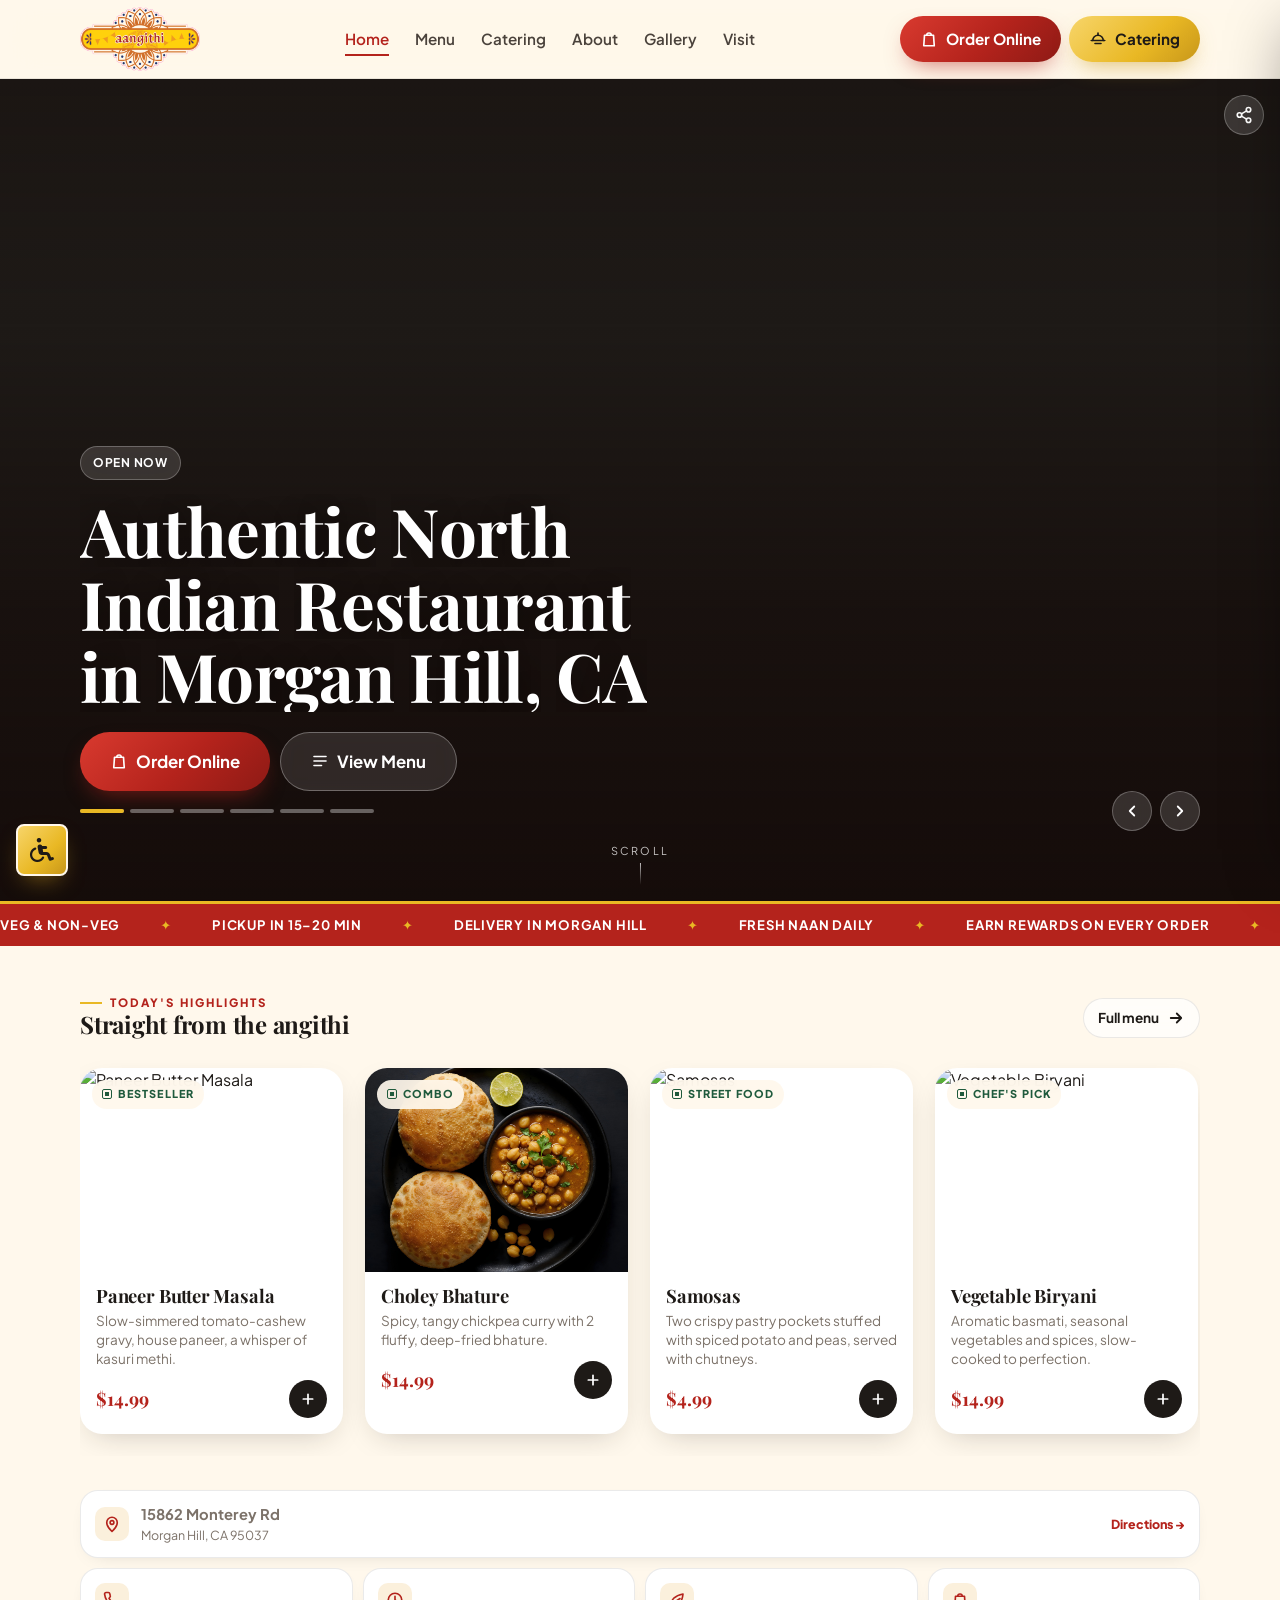
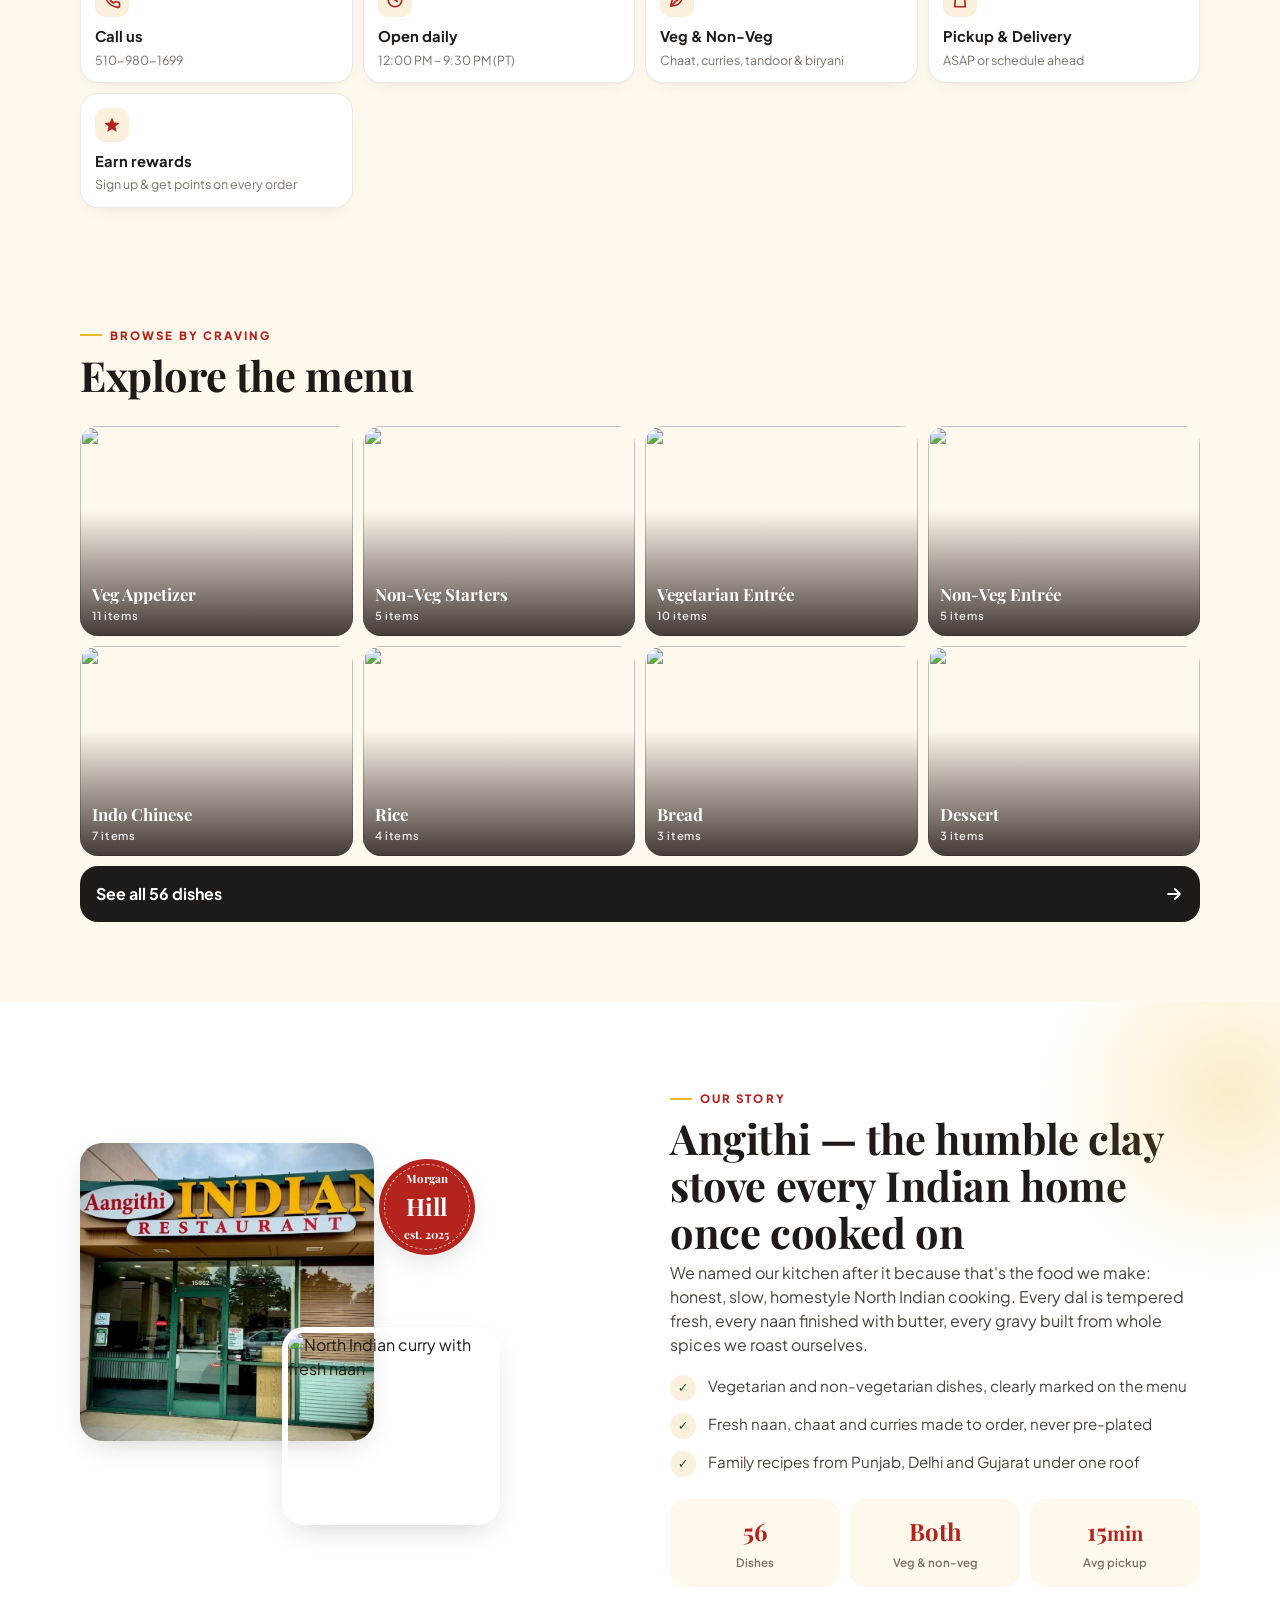
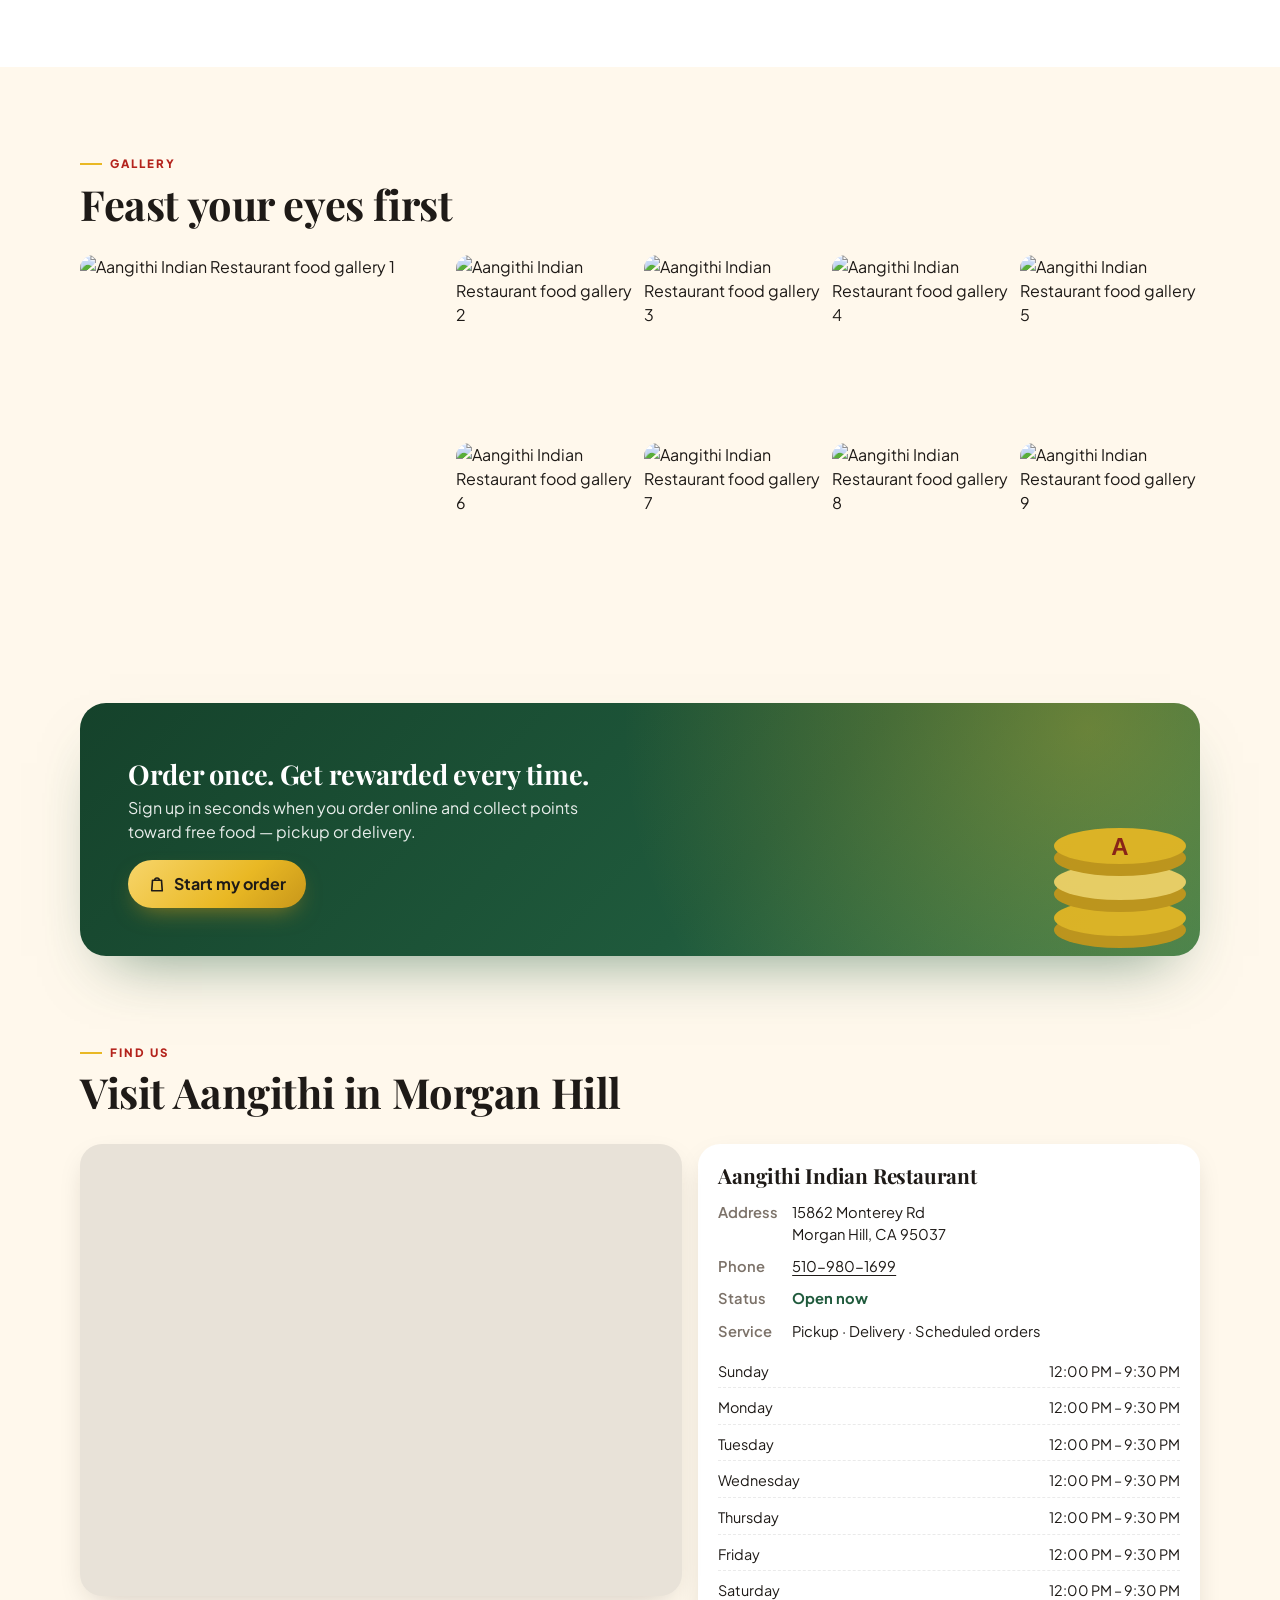
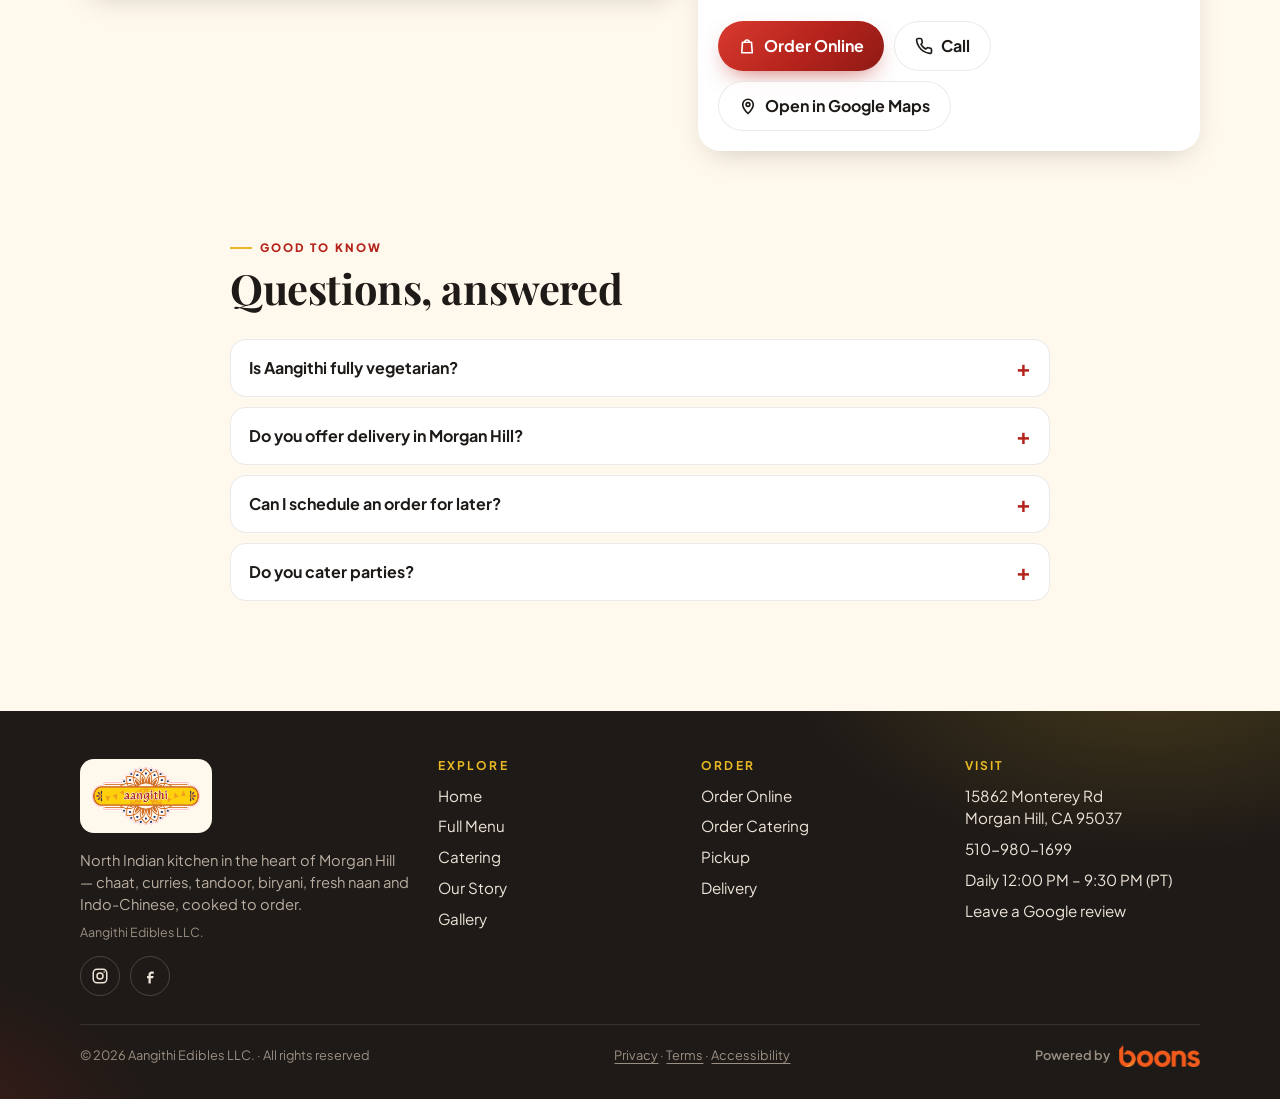
==== commit 61844aac: "Store Hours" ====
--- a/index.html
+++ b/index.html
@@ -17,7 +17,7 @@
 <link rel="icon" href="images/favicon.png" type="image/png">
 <link rel="preconnect" href="https://fonts.googleapis.com"><link rel="preconnect" href="https://fonts.gstatic.com" crossorigin>
 <link href="https://fonts.googleapis.com/css2?family=Playfair+Display:ital,wght@0,700;0,800;1,700&family=Plus+Jakarta+Sans:wght@500;600;700;800&display=swap" rel="stylesheet">
-<script type="application/ld+json">{"@context": "https://schema.org", "@type": "Restaurant", "name": "Aangithi Indian Restaurant", "legalName": "Aangithi Edibles LLC.", "telephone": "+1-510-980-1699", "image": "https://images.unsplash.com/photo-1585937421612-70a008356fbe?w=1200&h=630&fit=crop&q=70&auto=format", "servesCuisine": ["Indian", "North Indian", "Indo-Chinese"], "priceRange": "$$", "address": {"@type": "PostalAddress", "streetAddress": "15862 Monterey Rd", "addressLocality": "Morgan Hill", "addressRegion": "CA", "postalCode": "95037", "addressCountry": "US"}, "url": "https://aangithi.com/", "menu": "https://aangithi.com/menu.html", "sameAs": ["https://www.instagram.com/aangithi.indianrestaurant/", "https://www.facebook.com/aangithi.indianrestaurant"], "acceptsReservations": "False", "hasMenu": "https://aangithi.com/menu.html", "potentialAction": {"@type": "OrderAction", "target": "https://order.boons.io/site/angithi-indian-restaurant/409"}, "openingHoursSpecification": [{"@type": "OpeningHoursSpecification", "dayOfWeek": ["Sunday", "Monday", "Tuesday", "Wednesday", "Thursday", "Friday", "Saturday"], "opens": "00:00", "closes": "23:00"}]}</script>
+<script type="application/ld+json">{"@context": "https://schema.org", "@type": "Restaurant", "name": "Aangithi Indian Restaurant", "legalName": "Aangithi Edibles LLC.", "telephone": "+1-510-980-1699", "image": "https://images.unsplash.com/photo-1585937421612-70a008356fbe?w=1200&h=630&fit=crop&q=70&auto=format", "servesCuisine": ["Indian", "North Indian", "Indo-Chinese"], "priceRange": "$$", "address": {"@type": "PostalAddress", "streetAddress": "15862 Monterey Rd", "addressLocality": "Morgan Hill", "addressRegion": "CA", "postalCode": "95037", "addressCountry": "US"}, "url": "https://aangithi.com/", "menu": "https://aangithi.com/menu.html", "sameAs": ["https://www.instagram.com/aangithi.indianrestaurant/", "https://www.facebook.com/aangithi.indianrestaurant"], "acceptsReservations": "False", "hasMenu": "https://aangithi.com/menu.html", "potentialAction": {"@type": "OrderAction", "target": "https://order.boons.io/site/angithi-indian-restaurant/409"}, "openingHoursSpecification": [{"@type": "OpeningHoursSpecification", "dayOfWeek": ["Sunday", "Monday", "Tuesday", "Wednesday", "Thursday", "Friday", "Saturday"], "opens": "12:00", "closes": "21:30"}]}</script>
 <link rel="stylesheet" href="https://cdnjs.cloudflare.com/ajax/libs/font-awesome/6.5.1/css/all.min.css" crossorigin="anonymous">
 <link rel="stylesheet" href="css/style.css">
 <link rel="stylesheet" href="css/home.css">
@@ -57,7 +57,7 @@
     <div class="foot">
       <a class="btn btn-primary" href="https://order.boons.io/site/angithi-indian-restaurant/409" target="_blank" rel="noopener"><svg viewBox="0 0 24 24" fill="none" stroke="currentColor" stroke-width="2.2" stroke-linecap="round" stroke-linejoin="round"><path d="M6 7h12l1 14H5z"/><path d="M9 7a3 3 0 0 1 6 0"/></svg> Order Online</a>
       <a class="btn btn-ghost" href="https://www.google.com/maps/search/?api=1&query=Aangithi+Indian+Restaurant+15862+Monterey+Rd+Morgan+Hill+CA+95037" target="_blank" rel="noopener"><svg viewBox="0 0 24 24" fill="none" stroke="currentColor" stroke-width="2.2" stroke-linecap="round" stroke-linejoin="round"><path d="M12 22s7-6.5 7-12a7 7 0 0 0-14 0c0 5.5 7 12 7 12z"/><circle cx="12" cy="10" r="2.5"/></svg> Get Directions</a>
-      <p>15862 Monterey Rd, Morgan Hill, CA 95037<br><a href="tel:+15109801699">510-980-1699</a><br>Open daily 12:00 AM – 11:00 PM (PT)</p>
+      <p>15862 Monterey Rd, Morgan Hill, CA 95037<br><a href="tel:+15109801699">510-980-1699</a><br>Open daily 12:00 PM – 9:30 PM (PT)</p>
     </div>
   </nav>
 </div>
@@ -189,7 +189,7 @@
   <div class="wrap"><div class="grid">
     <a class="pill wide rv" href="https://www.google.com/maps/search/?api=1&query=Aangithi+Indian+Restaurant+15862+Monterey+Rd+Morgan+Hill+CA+95037" target="_blank" rel="noopener"><span class="ic"><svg viewBox="0 0 24 24" fill="none" stroke="currentColor" stroke-width="2.2" stroke-linecap="round" stroke-linejoin="round"><path d="M12 22s7-6.5 7-12a7 7 0 0 0-14 0c0 5.5 7 12 7 12z"/><circle cx="12" cy="10" r="2.5"/></svg></span><span class="txt"><b>15862 Monterey Rd</b><span>Morgan Hill, CA 95037</span></span><span class="go">Directions →</span></a>
     <a class="pill rv" href="tel:+15109801699"><span class="ic"><svg viewBox="0 0 24 24" fill="none" stroke="currentColor" stroke-width="2.2" stroke-linecap="round" stroke-linejoin="round"><path d="M22 16.92v3a2 2 0 0 1-2.18 2 19.79 19.79 0 0 1-8.63-3.07 19.5 19.5 0 0 1-6-6 19.79 19.79 0 0 1-3.07-8.67A2 2 0 0 1 4.11 2h3a2 2 0 0 1 2 1.72c.13.81.32 1.6.57 2.36a2 2 0 0 1-.45 2.11L8 9.91a16 16 0 0 0 6.09 6.09l1.72-1.23a2 2 0 0 1 2.11-.45c.76.25 1.55.44 2.36.57A2 2 0 0 1 22 16.92z"/></svg></span><b>Call us</b><span>510-980-1699</span></a>
-    <div class="pill rv" data-d="1"><span class="ic"><svg viewBox="0 0 24 24" fill="none" stroke="currentColor" stroke-width="2.2" stroke-linecap="round"><circle cx="12" cy="12" r="9"/><path d="M12 7v5l3 2"/></svg></span><b>Open daily</b><span>12:00 AM – 11:00 PM (PT)</span></div>
+    <div class="pill rv" data-d="1"><span class="ic"><svg viewBox="0 0 24 24" fill="none" stroke="currentColor" stroke-width="2.2" stroke-linecap="round"><circle cx="12" cy="12" r="9"/><path d="M12 7v5l3 2"/></svg></span><b>Open daily</b><span>12:00 PM – 9:30 PM (PT)</span></div>
     <div class="pill rv" data-d="2"><span class="ic"><svg viewBox="0 0 24 24" fill="none" stroke="currentColor" stroke-width="2.2" stroke-linecap="round" stroke-linejoin="round"><path d="M4 20c0-9 5-14 16-16-1 11-6 16-16 16z"/><path d="M4 20c4-5 8-8 12-10"/></svg></span><b>Veg &amp; Non-Veg</b><span>Chaat, curries, tandoor &amp; biryani</span></div>
     <a class="pill rv" data-d="3" href="https://order.boons.io/site/angithi-indian-restaurant/409" target="_blank" rel="noopener"><span class="ic"><svg viewBox="0 0 24 24" fill="none" stroke="currentColor" stroke-width="2.2" stroke-linecap="round" stroke-linejoin="round"><path d="M6 7h12l1 14H5z"/><path d="M9 7a3 3 0 0 1 6 0"/></svg></span><b>Pickup &amp; Delivery</b><span>ASAP or schedule ahead</span></a>
     <a class="pill rv" data-d="4" href="https://order.boons.io/site/angithi-indian-restaurant/409" target="_blank" rel="noopener"><span class="ic"><svg viewBox="0 0 24 24" fill="currentColor"><path d="M12 2l2.9 6.6 7.1.7-5.4 4.8 1.6 7L12 17.5 5.8 21l1.6-7L2 9.3l7.1-.7z"/></svg></span><b>Earn rewards</b><span>Sign up &amp; get points on every order</span></a>
@@ -243,7 +243,7 @@
       <div class="box rv" data-d="1">
         <h3>Aangithi Indian Restaurant</h3>
         <dl><dt>Address</dt><dd>15862 Monterey Rd<br>Morgan Hill, CA 95037</dd><dt>Phone</dt><dd><a href="tel:+15109801699">510-980-1699</a></dd><dt>Status</dt><dd><b data-status>Open now</b></dd><dt>Service</dt><dd>Pickup · Delivery · Scheduled orders</dd></dl>
-        <div class="hrs"><div data-day="0"><span>Sunday</span><span>12:00 AM – 11:00 PM</span></div><div data-day="1"><span>Monday</span><span>12:00 AM – 11:00 PM</span></div><div data-day="2"><span>Tuesday</span><span>12:00 AM – 11:00 PM</span></div><div data-day="3"><span>Wednesday</span><span>12:00 AM – 11:00 PM</span></div><div data-day="4"><span>Thursday</span><span>12:00 AM – 11:00 PM</span></div><div data-day="5"><span>Friday</span><span>12:00 AM – 11:00 PM</span></div><div data-day="6"><span>Saturday</span><span>12:00 AM – 11:00 PM</span></div></div>
+        <div class="hrs"><div data-day="0"><span>Sunday</span><span>12:00 PM – 9:30 PM</span></div><div data-day="1"><span>Monday</span><span>12:00 PM – 9:30 PM</span></div><div data-day="2"><span>Tuesday</span><span>12:00 PM – 9:30 PM</span></div><div data-day="3"><span>Wednesday</span><span>12:00 PM – 9:30 PM</span></div><div data-day="4"><span>Thursday</span><span>12:00 PM – 9:30 PM</span></div><div data-day="5"><span>Friday</span><span>12:00 PM – 9:30 PM</span></div><div data-day="6"><span>Saturday</span><span>12:00 PM – 9:30 PM</span></div></div>
         <div class="actions">
         <a class="btn btn-primary" href="https://order.boons.io/site/angithi-indian-restaurant/409" target="_blank" rel="noopener"><svg viewBox="0 0 24 24" fill="none" stroke="currentColor" stroke-width="2.2" stroke-linecap="round" stroke-linejoin="round"><path d="M6 7h12l1 14H5z"/><path d="M9 7a3 3 0 0 1 6 0"/></svg> Order Online</a>
         <a class="btn btn-ghost" href="tel:+15109801699"><svg viewBox="0 0 24 24" fill="none" stroke="currentColor" stroke-width="2.2" stroke-linecap="round" stroke-linejoin="round"><path d="M22 16.92v3a2 2 0 0 1-2.18 2 19.79 19.79 0 0 1-8.63-3.07 19.5 19.5 0 0 1-6-6 19.79 19.79 0 0 1-3.07-8.67A2 2 0 0 1 4.11 2h3a2 2 0 0 1 2 1.72c.13.81.32 1.6.57 2.36a2 2 0 0 1-.45 2.11L8 9.91a16 16 0 0 0 6.09 6.09l1.72-1.23a2 2 0 0 1 2.11-.45c.76.25 1.55.44 2.36.57A2 2 0 0 1 22 16.92z"/></svg> Call</a>
@@ -286,7 +286,7 @@
     </div>
     <div><h4>Explore</h4><ul><li><a href="index.html">Home</a></li><li><a href="menu.html">Full Menu</a></li><li><a href="catering.html">Catering</a></li><li><a href="index.html#story">Our Story</a></li><li><a href="index.html#gallery">Gallery</a></li></ul></div>
     <div><h4>Order</h4><ul><li><a href="https://order.boons.io/site/angithi-indian-restaurant/409" target="_blank" rel="noopener">Order Online</a></li><li><a href="https://order.boons.io/site/catering/aangithi-restaurant/409/y" target="_blank" rel="noopener">Order Catering</a></li><li><a href="https://order.boons.io/site/angithi-indian-restaurant/409" target="_blank" rel="noopener">Pickup</a></li><li><a href="https://order.boons.io/site/angithi-indian-restaurant/409" target="_blank" rel="noopener">Delivery</a></li></ul></div>
-    <div><h4>Visit</h4><ul><li><a href="https://www.google.com/maps/search/?api=1&query=Aangithi+Indian+Restaurant+15862+Monterey+Rd+Morgan+Hill+CA+95037" target="_blank" rel="noopener">15862 Monterey Rd<br>Morgan Hill, CA 95037</a></li><li><a href="tel:+15109801699">510-980-1699</a></li><li>Daily 12:00 AM – 11:00 PM (PT)</li><li><a href="https://search.google.com/local/writereview?placeid=" target="_blank" rel="noopener">Leave a Google review</a></li></ul></div>
+    <div><h4>Visit</h4><ul><li><a href="https://www.google.com/maps/search/?api=1&query=Aangithi+Indian+Restaurant+15862+Monterey+Rd+Morgan+Hill+CA+95037" target="_blank" rel="noopener">15862 Monterey Rd<br>Morgan Hill, CA 95037</a></li><li><a href="tel:+15109801699">510-980-1699</a></li><li>Daily 12:00 PM – 9:30 PM (PT)</li><li><a href="https://search.google.com/local/writereview?placeid=" target="_blank" rel="noopener">Leave a Google review</a></li></ul></div>
     <div class="fine">
       <span>© <span data-year></span> Aangithi Edibles LLC. · All rights reserved</span>
       <span><a href="https://www.boons.io/privacy-policy" target="_blank" rel="noopener">Privacy</a> · <a href="https://www.boons.io/terms-of-service" target="_blank" rel="noopener">Terms</a> · <a href="https://www.boons.io/accessibility-statement" target="_blank" rel="noopener">Accessibility</a></span>
--- a/css/accessibility.css
+++ b/css/accessibility.css
@@ -30,10 +30,10 @@
   width: 52px;
   height: 52px;
   border-radius: 8px;
-  background: #B4231C;
-  color: #fff;
+  background: linear-gradient(135deg, #F7D56A, #E9B824 60%, #C8971A);
+  color: #1E1A17;
   border: 2px solid #FFF8EC;
-  box-shadow: 0 10px 24px -10px rgba(180, 35, 28, 0.7);
+  box-shadow: 0 10px 24px -10px rgba(201, 151, 26, 0.7);
   cursor: pointer;
   display: flex;
   align-items: center;
@@ -45,15 +45,16 @@
 
 .a11y-widget-trigger:hover,
 .a11y-widget-trigger:focus-visible {
-  background: #8E1A15;
-  outline: 3px solid #E9B824;
+  background: linear-gradient(135deg, #E9B824, #C8971A);
+  transform: translateY(-2px);
+  outline: 3px solid #B4231C;
   outline-offset: 2px;
 }
 
 .a11y-widget-trigger .fa-wheelchair {
   font-size: 24px;
   line-height: 1;
-  color: #fff;
+  color: #1E1A17;
 }
 
 .a11y-widget-trigger .a11y-widget-icon {
@@ -543,8 +544,8 @@
 
 html.a11y-high-contrast .a11y-widget-trigger,
 html.a11y-dark-mode .a11y-widget-trigger {
-  background: #B4231C !important;
-  color: #fff !important;
+  background: linear-gradient(135deg, #F7D56A, #E9B824 60%, #C8971A) !important;
+  color: #1E1A17 !important;
   border-color: #FFF8EC !important;
 }
 
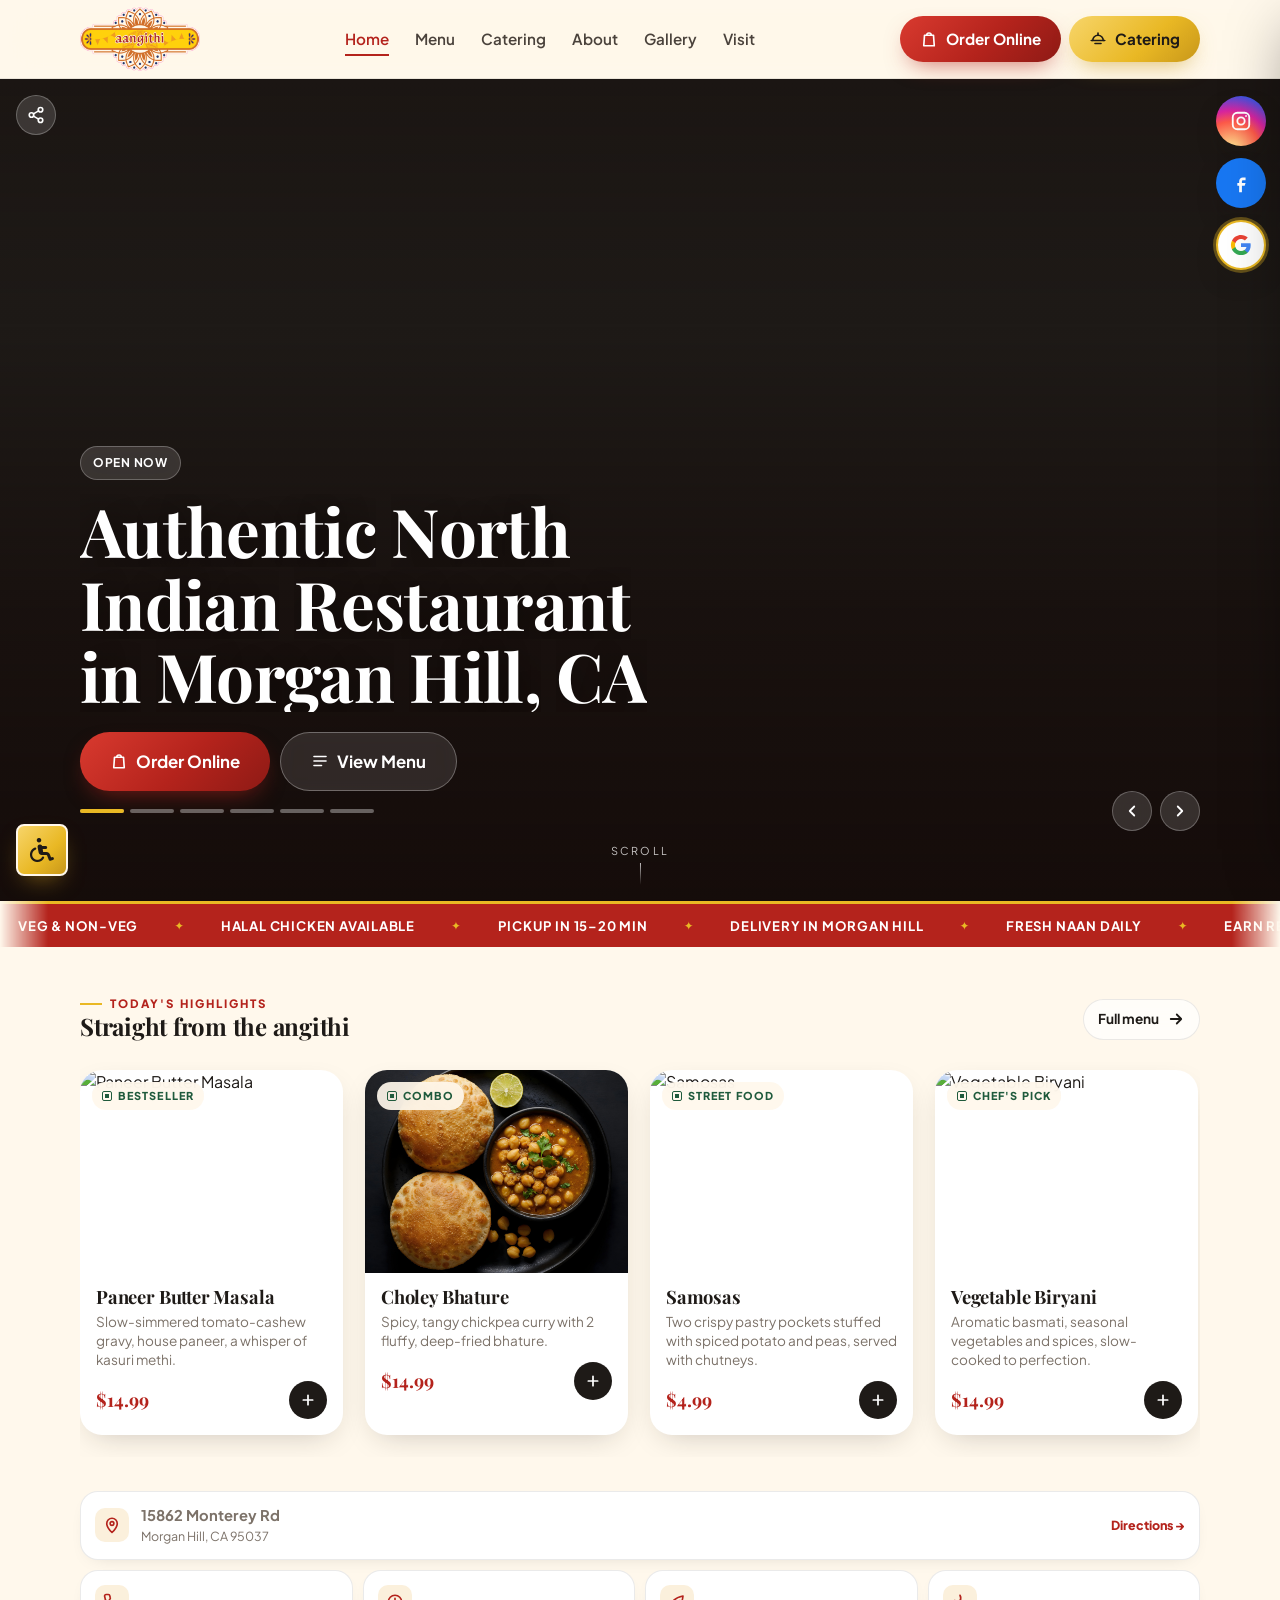
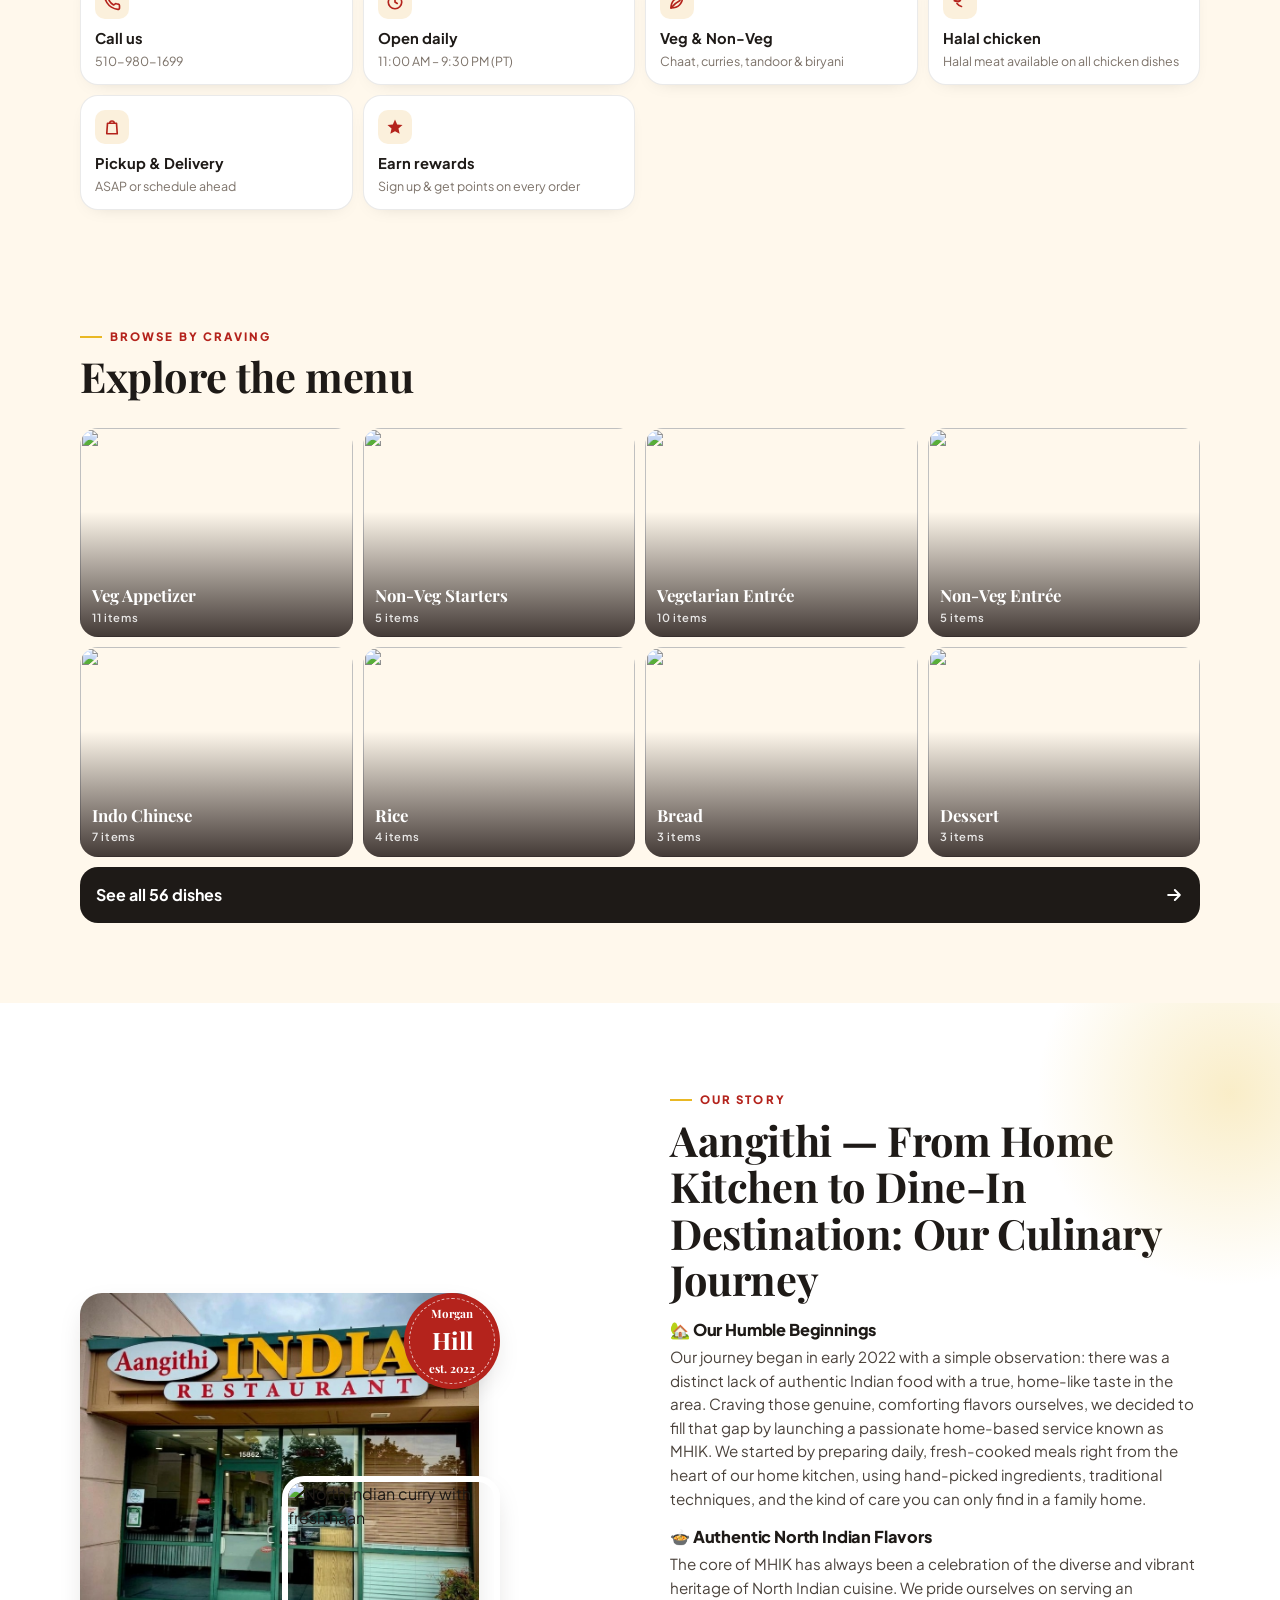
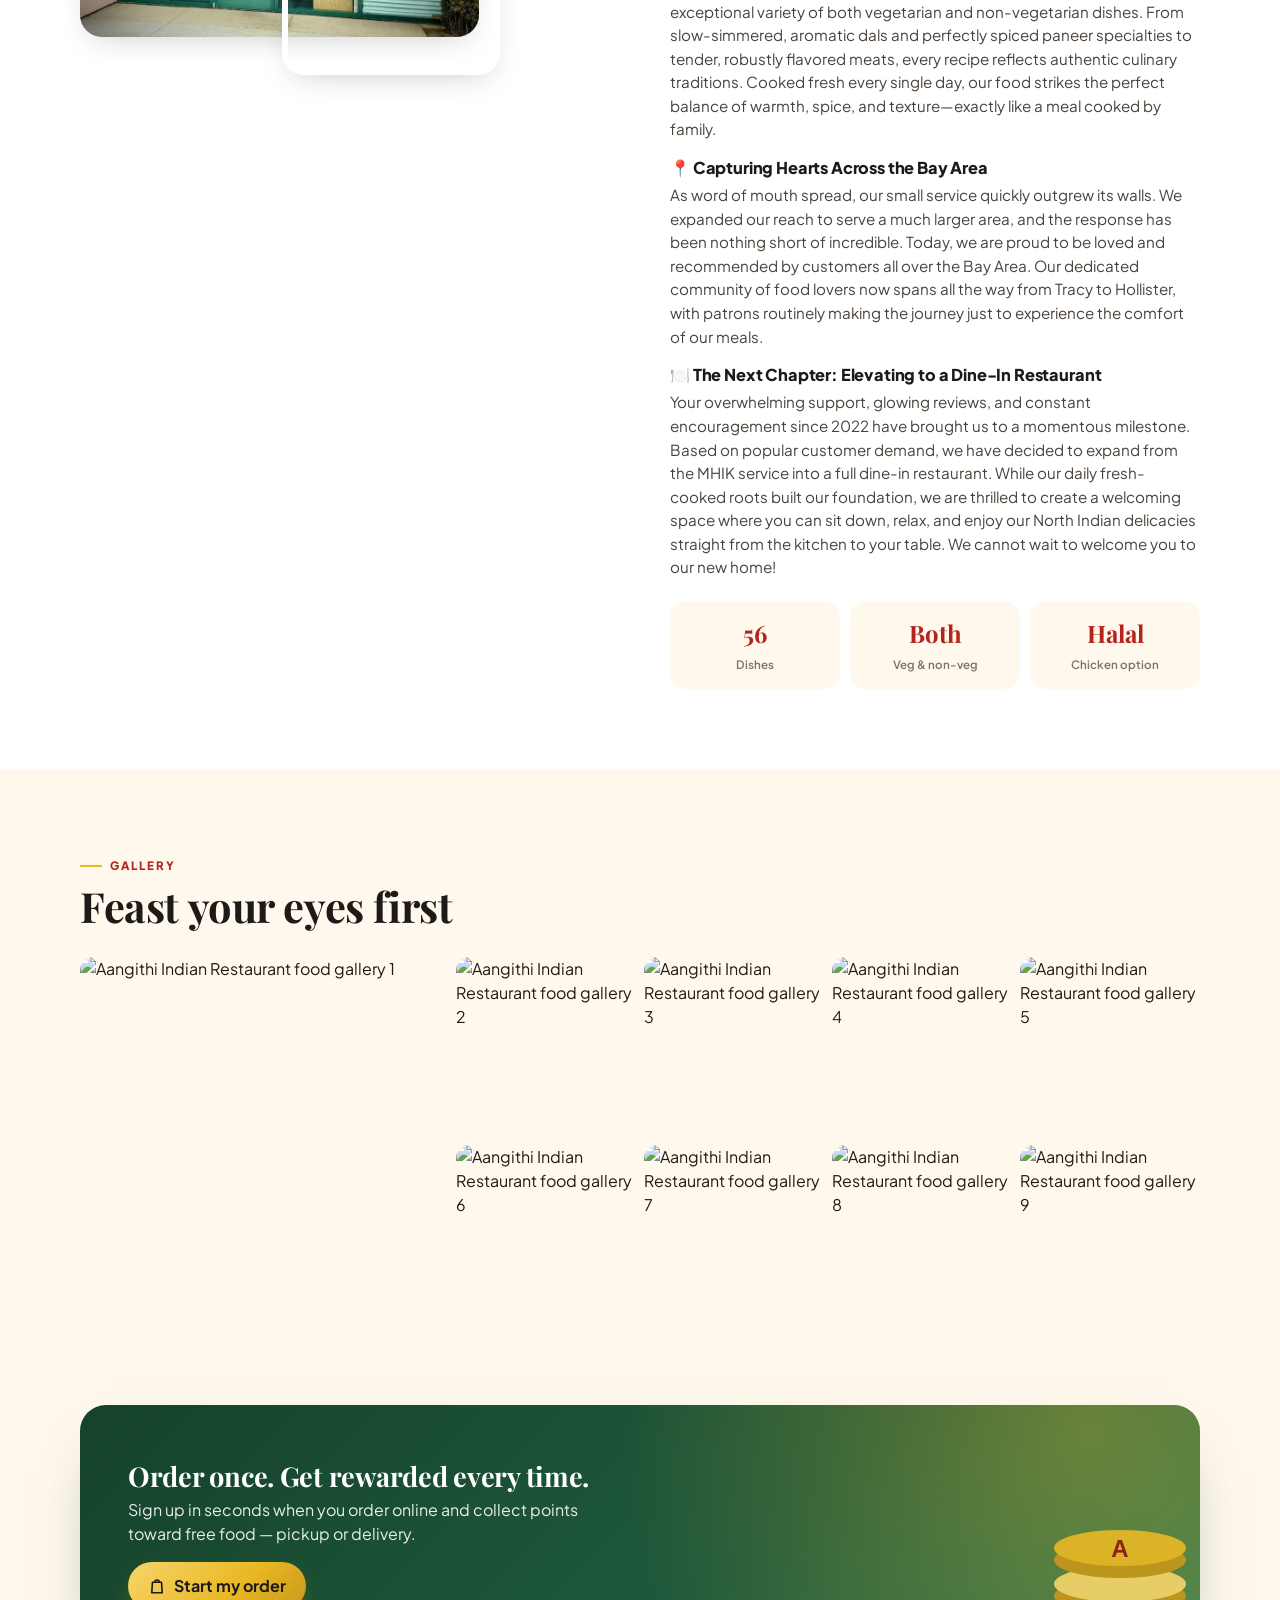
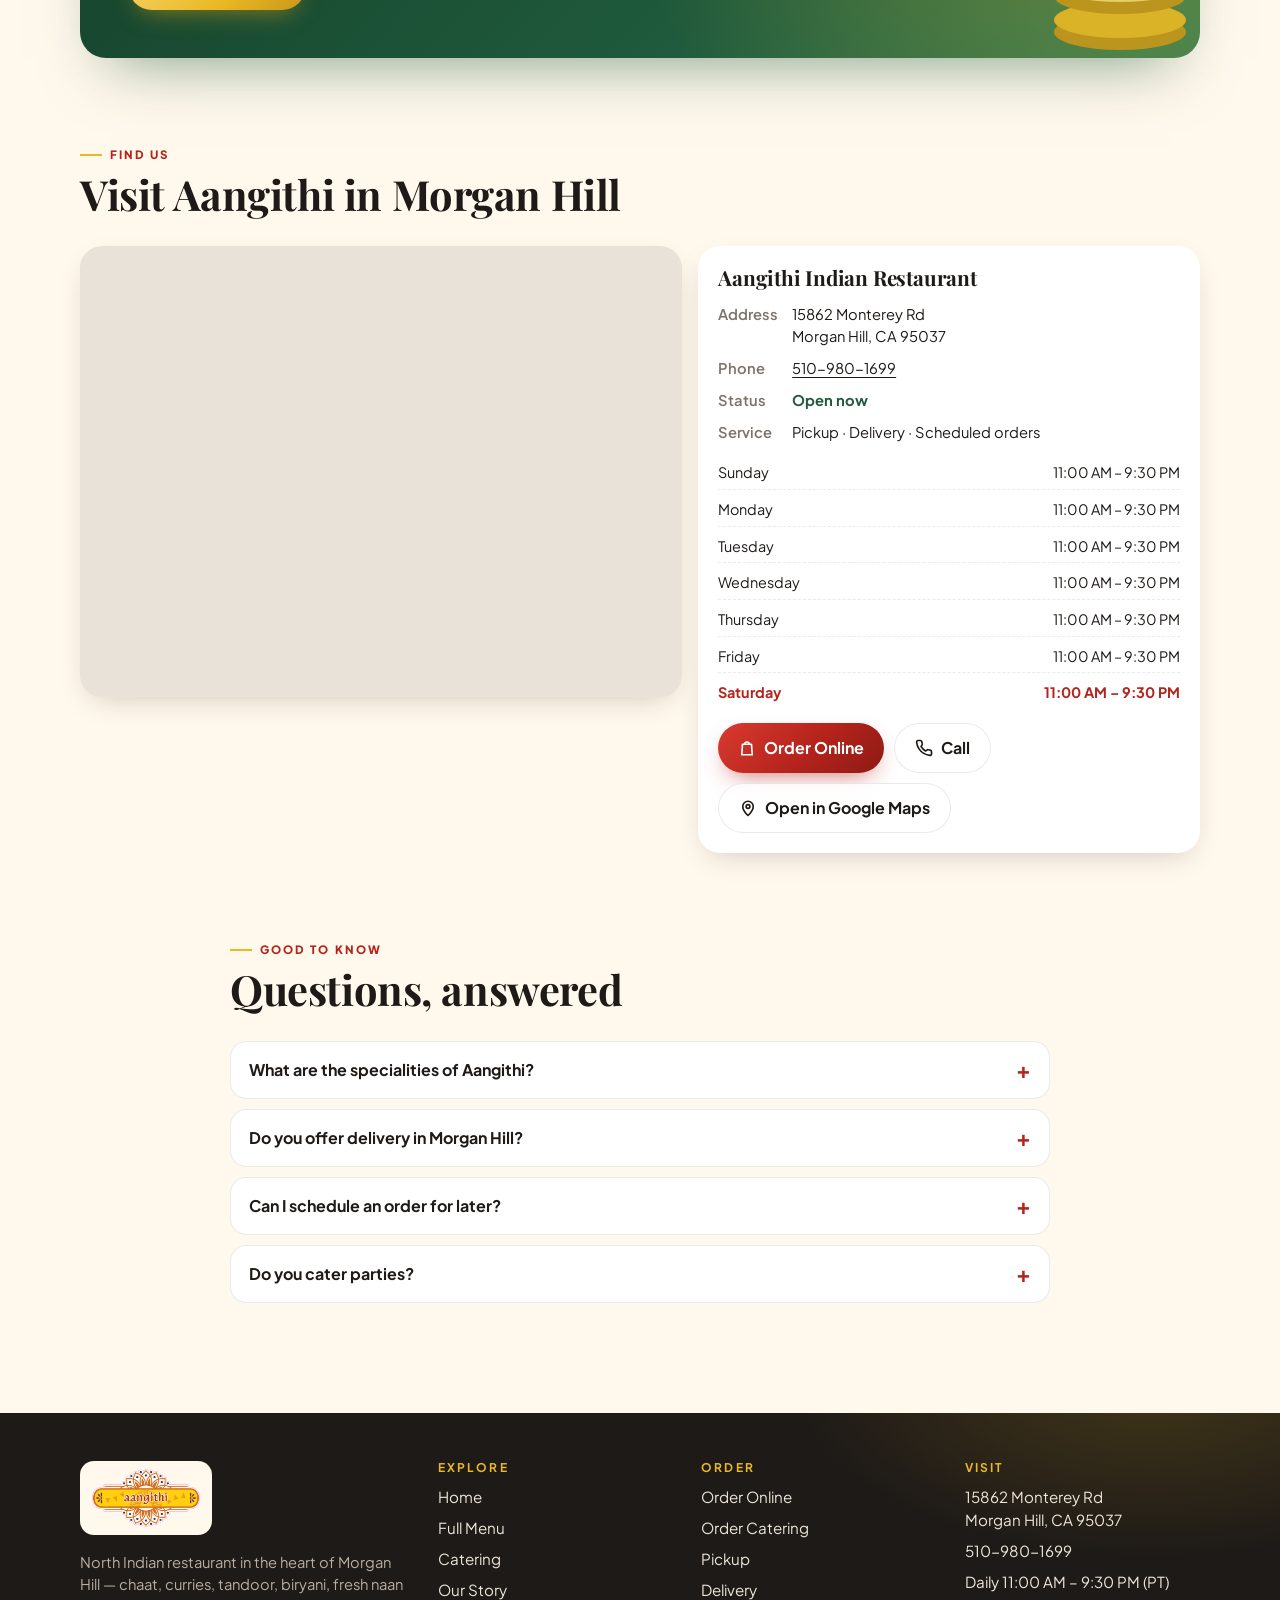
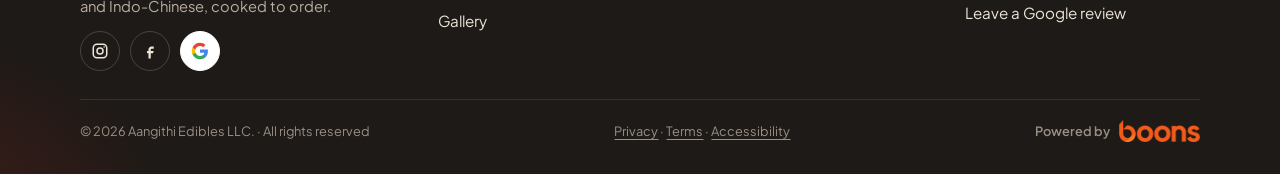
==== commit ab195229: "Update hours, story, FAQ, Halal chicken labels, and Google review icons. Co-authored-by: Cursor <cur" ====
--- a/index.html
+++ b/index.html
@@ -17,7 +17,7 @@
 <link rel="icon" href="images/favicon.png" type="image/png">
 <link rel="preconnect" href="https://fonts.googleapis.com"><link rel="preconnect" href="https://fonts.gstatic.com" crossorigin>
 <link href="https://fonts.googleapis.com/css2?family=Playfair+Display:ital,wght@0,700;0,800;1,700&family=Plus+Jakarta+Sans:wght@500;600;700;800&display=swap" rel="stylesheet">
-<script type="application/ld+json">{"@context": "https://schema.org", "@type": "Restaurant", "name": "Aangithi Indian Restaurant", "legalName": "Aangithi Edibles LLC.", "telephone": "+1-510-980-1699", "image": "https://images.unsplash.com/photo-1585937421612-70a008356fbe?w=1200&h=630&fit=crop&q=70&auto=format", "servesCuisine": ["Indian", "North Indian", "Indo-Chinese"], "priceRange": "$$", "address": {"@type": "PostalAddress", "streetAddress": "15862 Monterey Rd", "addressLocality": "Morgan Hill", "addressRegion": "CA", "postalCode": "95037", "addressCountry": "US"}, "url": "https://aangithi.com/", "menu": "https://aangithi.com/menu.html", "sameAs": ["https://www.instagram.com/aangithi.indianrestaurant/", "https://www.facebook.com/aangithi.indianrestaurant"], "acceptsReservations": "False", "hasMenu": "https://aangithi.com/menu.html", "potentialAction": {"@type": "OrderAction", "target": "https://order.boons.io/site/angithi-indian-restaurant/409"}, "openingHoursSpecification": [{"@type": "OpeningHoursSpecification", "dayOfWeek": ["Sunday", "Monday", "Tuesday", "Wednesday", "Thursday", "Friday", "Saturday"], "opens": "12:00", "closes": "21:30"}]}</script>
+<script type="application/ld+json">{"@context": "https://schema.org", "@type": "Restaurant", "name": "Aangithi Indian Restaurant", "legalName": "Aangithi Edibles LLC.", "telephone": "+1-510-980-1699", "image": "https://images.unsplash.com/photo-1585937421612-70a008356fbe?w=1200&h=630&fit=crop&q=70&auto=format", "servesCuisine": ["Indian", "North Indian", "Indo-Chinese"], "priceRange": "$$", "address": {"@type": "PostalAddress", "streetAddress": "15862 Monterey Rd", "addressLocality": "Morgan Hill", "addressRegion": "CA", "postalCode": "95037", "addressCountry": "US"}, "url": "https://aangithi.com/", "menu": "https://aangithi.com/menu.html", "sameAs": ["https://www.instagram.com/aangithi.indianrestaurant/", "https://www.facebook.com/aangithi.indianrestaurant"], "acceptsReservations": "False", "hasMenu": "https://aangithi.com/menu.html", "potentialAction": {"@type": "OrderAction", "target": "https://order.boons.io/site/angithi-indian-restaurant/409"}, "openingHoursSpecification": [{"@type": "OpeningHoursSpecification", "dayOfWeek": ["Sunday", "Monday", "Tuesday", "Wednesday", "Thursday", "Friday", "Saturday"], "opens": "11:00", "closes": "21:30"}]}</script>
 <link rel="stylesheet" href="https://cdnjs.cloudflare.com/ajax/libs/font-awesome/6.5.1/css/all.min.css" crossorigin="anonymous">
 <link rel="stylesheet" href="css/style.css">
 <link rel="stylesheet" href="css/home.css">
@@ -25,6 +25,11 @@
 </head>
 <body>
 <a class="skip" href="#main">Skip to content</a>
+<aside class="social-float" aria-label="Follow and review Aangithi">
+  <a class="sf-ig" href="https://www.instagram.com/aangithi.indianrestaurant/" target="_blank" rel="noopener" aria-label="Aangithi on Instagram"><svg viewBox="0 0 24 24" fill="none" stroke="currentColor" stroke-width="2" stroke-linecap="round" stroke-linejoin="round"><rect x="3" y="3" width="18" height="18" rx="5"/><circle cx="12" cy="12" r="4"/><circle cx="17.5" cy="6.5" r="1" fill="currentColor" stroke="none"/></svg></a>
+  <a class="sf-fb" href="https://www.facebook.com/aangithi.indianrestaurant" target="_blank" rel="noopener" aria-label="Aangithi on Facebook"><svg viewBox="0 0 24 24" fill="currentColor"><path d="M14 9h3V6h-3c-2.2 0-4 1.8-4 4v2H8v3h2v7h3v-7h3l1-3h-4V10c0-.6.4-1 1-1z"/></svg></a>
+  <a class="sf-g" href="https://www.google.com/maps/search/?api=1&query=Aangithi+Indian+Restaurant+15862+Monterey+Rd+Morgan+Hill+CA+95037" target="_blank" rel="noopener" aria-label="Leave a Google review for Aangithi"><svg viewBox="0 0 24 24" aria-hidden="true"><path fill="#4285F4" d="M22.56 12.25c0-.78-.07-1.53-.2-2.25H12v4.26h5.92c-.26 1.37-1.04 2.53-2.21 3.31v2.77h3.57c2.08-1.92 3.28-4.74 3.28-8.09z"/><path fill="#34A853" d="M12 23c2.97 0 5.46-.98 7.28-2.66l-3.57-2.77c-.98.66-2.23 1.06-3.71 1.06-2.86 0-5.29-1.93-6.16-4.53H2.18v2.84C3.99 20.53 7.7 23 12 23z"/><path fill="#FBBC05" d="M5.84 14.09c-.22-.66-.35-1.36-.35-2.09s.13-1.43.35-2.09V7.07H2.18C1.43 8.55 1 10.22 1 12s.43 3.45 1.18 4.93l3.66-2.84z"/><path fill="#EA4335" d="M12 5.38c1.62 0 3.06.56 4.21 1.64l3.15-3.15C17.45 2.09 14.97 1 12 1 7.7 1 3.99 3.47 2.18 7.07l3.66 2.84c.87-2.6 3.3-4.53 6.16-4.53z"/></svg><span class="sf-lbl">Google review</span></a>
+</aside>
 
 <header class="hdr">
   <div class="wrap">
@@ -57,7 +62,7 @@
     <div class="foot">
       <a class="btn btn-primary" href="https://order.boons.io/site/angithi-indian-restaurant/409" target="_blank" rel="noopener"><svg viewBox="0 0 24 24" fill="none" stroke="currentColor" stroke-width="2.2" stroke-linecap="round" stroke-linejoin="round"><path d="M6 7h12l1 14H5z"/><path d="M9 7a3 3 0 0 1 6 0"/></svg> Order Online</a>
       <a class="btn btn-ghost" href="https://www.google.com/maps/search/?api=1&query=Aangithi+Indian+Restaurant+15862+Monterey+Rd+Morgan+Hill+CA+95037" target="_blank" rel="noopener"><svg viewBox="0 0 24 24" fill="none" stroke="currentColor" stroke-width="2.2" stroke-linecap="round" stroke-linejoin="round"><path d="M12 22s7-6.5 7-12a7 7 0 0 0-14 0c0 5.5 7 12 7 12z"/><circle cx="12" cy="10" r="2.5"/></svg> Get Directions</a>
-      <p>15862 Monterey Rd, Morgan Hill, CA 95037<br><a href="tel:+15109801699">510-980-1699</a><br>Open daily 12:00 PM – 9:30 PM (PT)</p>
+      <p>15862 Monterey Rd, Morgan Hill, CA 95037<br><a href="tel:+15109801699">510-980-1699</a><br>Open daily 11:00 AM – 9:30 PM (PT)</p>
     </div>
   </nav>
 </div>
@@ -140,7 +145,7 @@
   <div class="scroll-hint" aria-hidden="true">Scroll<i></i></div>
 </section>
 
-<div class="tick" aria-hidden="true"><div class="t"><span>Veg &amp; Non-Veg</span><span>Pickup in 15–20 min</span><span>Delivery in Morgan Hill</span><span>Fresh Naan Daily</span><span>Earn Rewards on Every Order</span><span>Open Daily till 11 PM</span><span>Veg &amp; Non-Veg</span><span>Pickup in 15–20 min</span><span>Delivery in Morgan Hill</span><span>Fresh Naan Daily</span><span>Earn Rewards on Every Order</span><span>Open Daily till 11 PM</span></div></div>
+<div class="tick" aria-hidden="true"><div class="t"><div class="track"><span>Veg &amp; Non-Veg</span><span>Halal Chicken Available</span><span>Pickup in 15–20 min</span><span>Delivery in Morgan Hill</span><span>Fresh Naan Daily</span><span>Earn Rewards on Every Order</span><span>Open Daily 11:00 AM – 9:30 PM</span></div><div class="track"><span>Veg &amp; Non-Veg</span><span>Halal Chicken Available</span><span>Pickup in 15–20 min</span><span>Delivery in Morgan Hill</span><span>Fresh Naan Daily</span><span>Earn Rewards on Every Order</span><span>Open Daily 11:00 AM – 9:30 PM</span></div></div></div>
 
 <section class="hl" id="highlights">
   <div class="wrap">
@@ -171,7 +176,7 @@
         </div>
       </article>
       <article class="card rv" data-d="0">
-        <div class="img"><img src="images/butter-chicken.jpg" alt="Butter Chicken" loading="lazy"><span class="tag">Bestseller</span></div>
+        <div class="img"><img src="images/butter-chicken.jpg" alt="Butter Chicken" loading="lazy"><span class="tag">Bestseller</span><span class="tag halal">Halal option</span></div>
         <div class="body"><h3>Butter Chicken</h3><p>Char-grilled chicken in a mild, velvety tomato and butter sauce.</p>
           <div class="row"><span class="price">$15.99</span><a class="add" href="https://order.boons.io/site/angithi-indian-restaurant/409" target="_blank" rel="noopener" aria-label="Order Butter Chicken"><svg viewBox="0 0 24 24" fill="none" stroke="currentColor" stroke-width="2.6" stroke-linecap="round"><path d="M12 5v14M5 12h14"/></svg></a></div>
         </div>
@@ -189,8 +194,9 @@
   <div class="wrap"><div class="grid">
     <a class="pill wide rv" href="https://www.google.com/maps/search/?api=1&query=Aangithi+Indian+Restaurant+15862+Monterey+Rd+Morgan+Hill+CA+95037" target="_blank" rel="noopener"><span class="ic"><svg viewBox="0 0 24 24" fill="none" stroke="currentColor" stroke-width="2.2" stroke-linecap="round" stroke-linejoin="round"><path d="M12 22s7-6.5 7-12a7 7 0 0 0-14 0c0 5.5 7 12 7 12z"/><circle cx="12" cy="10" r="2.5"/></svg></span><span class="txt"><b>15862 Monterey Rd</b><span>Morgan Hill, CA 95037</span></span><span class="go">Directions →</span></a>
     <a class="pill rv" href="tel:+15109801699"><span class="ic"><svg viewBox="0 0 24 24" fill="none" stroke="currentColor" stroke-width="2.2" stroke-linecap="round" stroke-linejoin="round"><path d="M22 16.92v3a2 2 0 0 1-2.18 2 19.79 19.79 0 0 1-8.63-3.07 19.5 19.5 0 0 1-6-6 19.79 19.79 0 0 1-3.07-8.67A2 2 0 0 1 4.11 2h3a2 2 0 0 1 2 1.72c.13.81.32 1.6.57 2.36a2 2 0 0 1-.45 2.11L8 9.91a16 16 0 0 0 6.09 6.09l1.72-1.23a2 2 0 0 1 2.11-.45c.76.25 1.55.44 2.36.57A2 2 0 0 1 22 16.92z"/></svg></span><b>Call us</b><span>510-980-1699</span></a>
-    <div class="pill rv" data-d="1"><span class="ic"><svg viewBox="0 0 24 24" fill="none" stroke="currentColor" stroke-width="2.2" stroke-linecap="round"><circle cx="12" cy="12" r="9"/><path d="M12 7v5l3 2"/></svg></span><b>Open daily</b><span>12:00 PM – 9:30 PM (PT)</span></div>
+    <div class="pill rv" data-d="1"><span class="ic"><svg viewBox="0 0 24 24" fill="none" stroke="currentColor" stroke-width="2.2" stroke-linecap="round"><circle cx="12" cy="12" r="9"/><path d="M12 7v5l3 2"/></svg></span><b>Open daily</b><span>11:00 AM – 9:30 PM (PT)</span></div>
     <div class="pill rv" data-d="2"><span class="ic"><svg viewBox="0 0 24 24" fill="none" stroke="currentColor" stroke-width="2.2" stroke-linecap="round" stroke-linejoin="round"><path d="M4 20c0-9 5-14 16-16-1 11-6 16-16 16z"/><path d="M4 20c4-5 8-8 12-10"/></svg></span><b>Veg &amp; Non-Veg</b><span>Chaat, curries, tandoor &amp; biryani</span></div>
+    <div class="pill rv" data-d="3"><span class="ic"><svg viewBox="0 0 24 24" fill="none" stroke="currentColor" stroke-width="2.2" stroke-linecap="round" stroke-linejoin="round"><path d="M12 3c.8 2.2 1.2 4.6.8 6.2-.3 1.2-1.1 2-2.2 2.2-1.6.4-4-.2-6.2-1.2 2.2.4 4.4.6 6.2.2 1.2-.3 2-1.1 2.2-2.2C13.2 6.6 12.8 4.2 12 3z"/><path d="M8 14c1.5 2 3.5 3.5 6 4"/></svg></span><b>Halal chicken</b><span>Halal meat available on all chicken dishes</span></div>
     <a class="pill rv" data-d="3" href="https://order.boons.io/site/angithi-indian-restaurant/409" target="_blank" rel="noopener"><span class="ic"><svg viewBox="0 0 24 24" fill="none" stroke="currentColor" stroke-width="2.2" stroke-linecap="round" stroke-linejoin="round"><path d="M6 7h12l1 14H5z"/><path d="M9 7a3 3 0 0 1 6 0"/></svg></span><b>Pickup &amp; Delivery</b><span>ASAP or schedule ahead</span></a>
     <a class="pill rv" data-d="4" href="https://order.boons.io/site/angithi-indian-restaurant/409" target="_blank" rel="noopener"><span class="ic"><svg viewBox="0 0 24 24" fill="currentColor"><path d="M12 2l2.9 6.6 7.1.7-5.4 4.8 1.6 7L12 17.5 5.8 21l1.6-7L2 9.3l7.1-.7z"/></svg></span><b>Earn rewards</b><span>Sign up &amp; get points on every order</span></a>
   </div></div>
@@ -205,17 +211,27 @@
 
 <section class="sec story" id="story">
   <div class="wrap"><div class="grid">
-    <div class="imgs rv"><img src="images/storefront.jpg" alt="Exterior of Aangithi Indian Restaurant at 15862 Monterey Rd, Morgan Hill" loading="lazy"><img src="https://images.unsplash.com/photo-1565557623262-b51c2513a641?w=600&h=600&fit=crop&q=70&auto=format" alt="North Indian curry with fresh naan" loading="lazy"><div class="stamp">Morgan<b>Hill</b>est. 2025</div></div>
-    <div class="rv" data-d="1">
+    <div class="imgs rv"><img src="images/storefront.jpg" alt="Exterior of Aangithi Indian Restaurant at 15862 Monterey Rd, Morgan Hill" loading="lazy"><img src="https://images.unsplash.com/photo-1565557623262-b51c2513a641?w=600&h=600&fit=crop&q=70&auto=format" alt="North Indian curry with fresh naan" loading="lazy"><div class="stamp">Morgan<b>Hill</b>est. 2022</div></div>
+    <div class="rv copy" data-d="1">
       <span class="eyebrow">Our story</span>
-      <h2>Angithi — the humble clay stove every Indian home once cooked on</h2>
-      <p class="lead">We named our kitchen after it because that's the food we make: honest, slow, homestyle North Indian cooking. Every dal is tempered fresh, every naan finished with butter, every gravy built from whole spices we roast ourselves.</p>
-      <ul>
-        <li><i>✓</i>Vegetarian and non-vegetarian dishes, clearly marked on the menu</li>
-        <li><i>✓</i>Fresh naan, chaat and curries made to order, never pre-plated</li>
-        <li><i>✓</i>Family recipes from Punjab, Delhi and Gujarat under one roof</li>
-      </ul>
-      <div class="stats"><div class="stat"><b>56</b><span>Dishes</span></div><div class="stat"><b>Both</b><span>Veg &amp; non-veg</span></div><div class="stat"><b>15<small>min</small></b><span>Avg pickup</span></div></div>
+      <h2>Aangithi — From Home Kitchen to Dine-In Destination: Our Culinary Journey</h2>
+      <div class="story-block">
+        <h3>🏡 Our Humble Beginnings</h3>
+        <p>Our journey began in early 2022 with a simple observation: there was a distinct lack of authentic Indian food with a true, home-like taste in the area. Craving those genuine, comforting flavors ourselves, we decided to fill that gap by launching a passionate home-based service known as MHIK. We started by preparing daily, fresh-cooked meals right from the heart of our home kitchen, using hand-picked ingredients, traditional techniques, and the kind of care you can only find in a family home.</p>
+      </div>
+      <div class="story-block">
+        <h3>🍲 Authentic North Indian Flavors</h3>
+        <p>The core of MHIK has always been a celebration of the diverse and vibrant heritage of North Indian cuisine. We pride ourselves on serving an exceptional variety of both vegetarian and non-vegetarian dishes. From slow-simmered, aromatic dals and perfectly spiced paneer specialties to tender, robustly flavored meats, every recipe reflects authentic culinary traditions. Cooked fresh every single day, our food strikes the perfect balance of warmth, spice, and texture—exactly like a meal cooked by family.</p>
+      </div>
+      <div class="story-block">
+        <h3>📍 Capturing Hearts Across the Bay Area</h3>
+        <p>As word of mouth spread, our small service quickly outgrew its walls. We expanded our reach to serve a much larger area, and the response has been nothing short of incredible. Today, we are proud to be loved and recommended by customers all over the Bay Area. Our dedicated community of food lovers now spans all the way from Tracy to Hollister, with patrons routinely making the journey just to experience the comfort of our meals.</p>
+      </div>
+      <div class="story-block">
+        <h3>🍽️ The Next Chapter: Elevating to a Dine-In Restaurant</h3>
+        <p>Your overwhelming support, glowing reviews, and constant encouragement since 2022 have brought us to a momentous milestone. Based on popular customer demand, we have decided to expand from the MHIK service into a full dine-in restaurant. While our daily fresh-cooked roots built our foundation, we are thrilled to create a welcoming space where you can sit down, relax, and enjoy our North Indian delicacies straight from the kitchen to your table. We cannot wait to welcome you to our new home!</p>
+      </div>
+      <div class="stats"><div class="stat"><b>56</b><span>Dishes</span></div><div class="stat"><b>Both</b><span>Veg &amp; non-veg</span></div><div class="stat"><b>Halal</b><span>Chicken option</span></div></div>
     </div>
   </div></div>
 </section>
@@ -243,7 +259,7 @@
       <div class="box rv" data-d="1">
         <h3>Aangithi Indian Restaurant</h3>
         <dl><dt>Address</dt><dd>15862 Monterey Rd<br>Morgan Hill, CA 95037</dd><dt>Phone</dt><dd><a href="tel:+15109801699">510-980-1699</a></dd><dt>Status</dt><dd><b data-status>Open now</b></dd><dt>Service</dt><dd>Pickup · Delivery · Scheduled orders</dd></dl>
-        <div class="hrs"><div data-day="0"><span>Sunday</span><span>12:00 PM – 9:30 PM</span></div><div data-day="1"><span>Monday</span><span>12:00 PM – 9:30 PM</span></div><div data-day="2"><span>Tuesday</span><span>12:00 PM – 9:30 PM</span></div><div data-day="3"><span>Wednesday</span><span>12:00 PM – 9:30 PM</span></div><div data-day="4"><span>Thursday</span><span>12:00 PM – 9:30 PM</span></div><div data-day="5"><span>Friday</span><span>12:00 PM – 9:30 PM</span></div><div data-day="6"><span>Saturday</span><span>12:00 PM – 9:30 PM</span></div></div>
+        <div class="hrs"><div data-day="0"><span>Sunday</span><span>11:00 AM – 9:30 PM</span></div><div data-day="1"><span>Monday</span><span>11:00 AM – 9:30 PM</span></div><div data-day="2"><span>Tuesday</span><span>11:00 AM – 9:30 PM</span></div><div data-day="3"><span>Wednesday</span><span>11:00 AM – 9:30 PM</span></div><div data-day="4"><span>Thursday</span><span>11:00 AM – 9:30 PM</span></div><div data-day="5"><span>Friday</span><span>11:00 AM – 9:30 PM</span></div><div data-day="6"><span>Saturday</span><span>11:00 AM – 9:30 PM</span></div></div>
         <div class="actions">
         <a class="btn btn-primary" href="https://order.boons.io/site/angithi-indian-restaurant/409" target="_blank" rel="noopener"><svg viewBox="0 0 24 24" fill="none" stroke="currentColor" stroke-width="2.2" stroke-linecap="round" stroke-linejoin="round"><path d="M6 7h12l1 14H5z"/><path d="M9 7a3 3 0 0 1 6 0"/></svg> Order Online</a>
         <a class="btn btn-ghost" href="tel:+15109801699"><svg viewBox="0 0 24 24" fill="none" stroke="currentColor" stroke-width="2.2" stroke-linecap="round" stroke-linejoin="round"><path d="M22 16.92v3a2 2 0 0 1-2.18 2 19.79 19.79 0 0 1-8.63-3.07 19.5 19.5 0 0 1-6-6 19.79 19.79 0 0 1-3.07-8.67A2 2 0 0 1 4.11 2h3a2 2 0 0 1 2 1.72c.13.81.32 1.6.57 2.36a2 2 0 0 1-.45 2.11L8 9.91a16 16 0 0 0 6.09 6.09l1.72-1.23a2 2 0 0 1 2.11-.45c.76.25 1.55.44 2.36.57A2 2 0 0 1 22 16.92z"/></svg> Call</a>
@@ -257,10 +273,10 @@
 <section class="sec faq" id="faq" style="padding-top:0">
   <div class="wrap">
     <div class="sec-head rv"><div><span class="eyebrow">Good to know</span><h2>Questions, answered</h2></div></div>
-    <details class="rv"><summary>Is Aangithi fully vegetarian?</summary><p>No — the dining menu includes both vegetarian and non-vegetarian dishes. Green marks vegetarian items and red marks non-vegetarian. Vegetarian catering trays are listed separately on our Catering page.</p></details>
+    <details class="rv"><summary>What are the specialities of Aangithi?</summary><p>They span from the ultra-luxurious heritage of Awadhi slow-cooking to the robust, buttery flavors of Punjabi-Delhi dishes including Indo-Chinese.</p></details>
     <details class="rv" data-d="1"><summary>Do you offer delivery in Morgan Hill?</summary><p>Yes. Choose Delivery when you order online and enter your address to check availability. Pickup is typically ready in 15–20 minutes.</p></details>
     <details class="rv" data-d="2"><summary>Can I schedule an order for later?</summary><p>Absolutely. Pick "Schedule for Later" at checkout and choose a date and 15-minute time slot.</p></details>
-    <details class="rv" data-d="3"><summary>Do you cater parties?</summary><p>Yes. Browse our <a href="catering.html" style="text-decoration:underline;text-underline-offset:3px">Catering</a> page for trays, breads and party appetizers. Catering hours are 9:00 AM – 10:00 PM PT, with pickup or delivery.</p></details>
+    <details class="rv" data-d="3"><summary>Do you cater parties?</summary><p>Yes. Browse our <a href="catering.html" style="text-decoration:underline;text-underline-offset:3px">Catering</a> page for trays, breads and party appetizers. Call the restaurant for catering hours and our various service bundles.</p></details>
   </div>
 </section>
 </main>
@@ -277,16 +293,16 @@
   <div class="wrap">
     <div class="brand">
       <span class="logo-w"><img src="images/logo.png" alt="Aangithi Indian Restaurant"></span>
-      <p>North Indian kitchen in the heart of Morgan Hill — chaat, curries, tandoor, biryani, fresh naan and Indo-Chinese, cooked to order.</p>
-      <p class="legal">Aangithi Edibles LLC.</p>
+      <p>North Indian restaurant in the heart of Morgan Hill — chaat, curries, tandoor, biryani, fresh naan and Indo-Chinese, cooked to order.</p>
       <div class="social">
         <a href="https://www.instagram.com/aangithi.indianrestaurant/" target="_blank" rel="noopener" aria-label="Aangithi on Instagram"><svg viewBox="0 0 24 24" fill="none" stroke="currentColor" stroke-width="2" stroke-linecap="round" stroke-linejoin="round"><rect x="3" y="3" width="18" height="18" rx="5"/><circle cx="12" cy="12" r="4"/><circle cx="17.5" cy="6.5" r="1" fill="currentColor" stroke="none"/></svg></a>
         <a href="https://www.facebook.com/aangithi.indianrestaurant" target="_blank" rel="noopener" aria-label="Aangithi on Facebook"><svg viewBox="0 0 24 24" fill="currentColor"><path d="M14 9h3V6h-3c-2.2 0-4 1.8-4 4v2H8v3h2v7h3v-7h3l1-3h-4V10c0-.6.4-1 1-1z"/></svg></a>
+        <a class="g-rev" href="https://www.google.com/maps/search/?api=1&query=Aangithi+Indian+Restaurant+15862+Monterey+Rd+Morgan+Hill+CA+95037" target="_blank" rel="noopener" aria-label="Leave a Google review"><svg viewBox="0 0 24 24" aria-hidden="true"><path fill="#4285F4" d="M22.56 12.25c0-.78-.07-1.53-.2-2.25H12v4.26h5.92c-.26 1.37-1.04 2.53-2.21 3.31v2.77h3.57c2.08-1.92 3.28-4.74 3.28-8.09z"/><path fill="#34A853" d="M12 23c2.97 0 5.46-.98 7.28-2.66l-3.57-2.77c-.98.66-2.23 1.06-3.71 1.06-2.86 0-5.29-1.93-6.16-4.53H2.18v2.84C3.99 20.53 7.7 23 12 23z"/><path fill="#FBBC05" d="M5.84 14.09c-.22-.66-.35-1.36-.35-2.09s.13-1.43.35-2.09V7.07H2.18C1.43 8.55 1 10.22 1 12s.43 3.45 1.18 4.93l3.66-2.84z"/><path fill="#EA4335" d="M12 5.38c1.62 0 3.06.56 4.21 1.64l3.15-3.15C17.45 2.09 14.97 1 12 1 7.7 1 3.99 3.47 2.18 7.07l3.66 2.84c.87-2.6 3.3-4.53 6.16-4.53z"/></svg></a>
       </div>
     </div>
     <div><h4>Explore</h4><ul><li><a href="index.html">Home</a></li><li><a href="menu.html">Full Menu</a></li><li><a href="catering.html">Catering</a></li><li><a href="index.html#story">Our Story</a></li><li><a href="index.html#gallery">Gallery</a></li></ul></div>
     <div><h4>Order</h4><ul><li><a href="https://order.boons.io/site/angithi-indian-restaurant/409" target="_blank" rel="noopener">Order Online</a></li><li><a href="https://order.boons.io/site/catering/aangithi-restaurant/409/y" target="_blank" rel="noopener">Order Catering</a></li><li><a href="https://order.boons.io/site/angithi-indian-restaurant/409" target="_blank" rel="noopener">Pickup</a></li><li><a href="https://order.boons.io/site/angithi-indian-restaurant/409" target="_blank" rel="noopener">Delivery</a></li></ul></div>
-    <div><h4>Visit</h4><ul><li><a href="https://www.google.com/maps/search/?api=1&query=Aangithi+Indian+Restaurant+15862+Monterey+Rd+Morgan+Hill+CA+95037" target="_blank" rel="noopener">15862 Monterey Rd<br>Morgan Hill, CA 95037</a></li><li><a href="tel:+15109801699">510-980-1699</a></li><li>Daily 12:00 PM – 9:30 PM (PT)</li><li><a href="https://search.google.com/local/writereview?placeid=" target="_blank" rel="noopener">Leave a Google review</a></li></ul></div>
+    <div><h4>Visit</h4><ul><li><a href="https://www.google.com/maps/search/?api=1&query=Aangithi+Indian+Restaurant+15862+Monterey+Rd+Morgan+Hill+CA+95037" target="_blank" rel="noopener">15862 Monterey Rd<br>Morgan Hill, CA 95037</a></li><li><a href="tel:+15109801699">510-980-1699</a></li><li>Daily 11:00 AM – 9:30 PM (PT)</li><li><a href="https://www.google.com/maps/search/?api=1&query=Aangithi+Indian+Restaurant+15862+Monterey+Rd+Morgan+Hill+CA+95037" target="_blank" rel="noopener">Leave a Google review</a></li></ul></div>
     <div class="fine">
       <span>© <span data-year></span> Aangithi Edibles LLC. · All rights reserved</span>
       <span><a href="https://www.boons.io/privacy-policy" target="_blank" rel="noopener">Privacy</a> · <a href="https://www.boons.io/terms-of-service" target="_blank" rel="noopener">Terms</a> · <a href="https://www.boons.io/accessibility-statement" target="_blank" rel="noopener">Accessibility</a></span>
--- a/css/style.css
+++ b/css/style.css
@@ -118,6 +118,26 @@
 .ftr .social a{width:40px;height:40px;border-radius:50%;border:1px solid rgba(255,255,255,.18);display:grid;place-items:center;color:#EDE4D8;transition:.3s}
 .ftr .social a:hover{background:var(--gold);color:var(--ink);border-color:var(--gold)}
 .ftr .social svg{width:18px;height:18px}
+.ftr .social a.g-rev{background:#fff;border-color:#fff}
+.ftr .social a.g-rev:hover{background:#fff;border-color:var(--gold)}
+
+/* Floating Instagram, Facebook & Google review */
+.social-float{position:fixed;top:96px;right:14px;z-index:880;display:flex;flex-direction:column;gap:12px}
+.social-float a{width:50px;height:50px;border-radius:50%;display:grid;place-items:center;box-shadow:0 12px 28px -12px rgba(30,26,23,.7);transition:transform .25s var(--ease),box-shadow .25s;position:relative}
+.social-float a:hover,.social-float a:focus-visible{transform:translateY(-3px) scale(1.06);box-shadow:0 16px 32px -12px rgba(30,26,23,.8)}
+.social-float svg{width:22px;height:22px}
+.social-float .sf-ig{background:radial-gradient(circle at 30% 110%,#fdf497 0,#fd5949 45%,#d6249f 62%,#285AEB 90%);color:#fff}
+.social-float .sf-fb{background:#1877F2;color:#fff}
+.social-float .sf-g{background:#fff;border:2px solid var(--gold);box-shadow:0 0 0 3px rgba(233,184,36,.35),0 12px 28px -12px rgba(30,26,23,.7)}
+.social-float .sf-lbl{position:absolute;right:calc(100% + 10px);top:50%;transform:translateY(-50%);background:var(--ink);color:#fff;font-size:.68rem;font-weight:800;letter-spacing:.08em;text-transform:uppercase;padding:6px 10px;border-radius:999px;white-space:nowrap;box-shadow:var(--sh);pointer-events:none;opacity:0;transition:opacity .2s}
+.social-float .sf-g:hover .sf-lbl,.social-float .sf-g:focus-visible .sf-lbl{opacity:1}
+.social-float .sf-lbl::after{content:"";position:absolute;right:-5px;top:50%;transform:translateY(-50%) rotate(45deg);width:8px;height:8px;background:var(--ink)}
+@media(max-width:899px){
+  .social-float{top:72px;bottom:auto;right:10px;gap:10px}
+  .social-float a{width:44px;height:44px}
+  .social-float svg{width:20px;height:20px}
+  .social-float .sf-lbl{display:none}
+}
 
 /* Toast */
 .toast{position:fixed;left:50%;bottom:calc(var(--bottom-bar) + 16px);transform:translate(-50%,20px);background:var(--ink);color:#fff;padding:10px 16px;border-radius:999px;font-size:.85rem;font-weight:600;opacity:0;transition:.4s var(--ease);z-index:999;pointer-events:none;white-space:nowrap}
@@ -141,4 +161,9 @@
 @media(max-width:420px){
   .hdr .btn-cater svg{display:none}
 }
-@media(prefers-reduced-motion:reduce){*{animation:none!important;transition:none!important}html{scroll-behavior:auto}}
+@media(prefers-reduced-motion:reduce){
+  *{animation:none!important;transition:none!important}
+  html{scroll-behavior:auto}
+  .tick .t{transform:none!important;width:100%;flex-wrap:wrap;justify-content:center}
+  .tick .track:last-child{display:none}
+}
--- a/css/home.css
+++ b/css/home.css
@@ -28,16 +28,17 @@
 .hero .scroll-hint{position:absolute;left:50%;bottom:16px;transform:translateX(-50%);z-index:3;color:#fff;font-size:.68rem;letter-spacing:.2em;text-transform:uppercase;opacity:.75;display:flex;flex-direction:column;align-items:center;gap:4px}
 .hero .scroll-hint i{width:1px;height:22px;background:linear-gradient(#fff,transparent);animation:drop 1.6s infinite}
 @keyframes drop{0%{transform:scaleY(0);transform-origin:top}50%{transform:scaleY(1);transform-origin:top}51%{transform-origin:bottom}100%{transform:scaleY(0);transform-origin:bottom}}
-.hero .side{position:absolute;right:16px;top:16px;z-index:3;display:flex;gap:8px}
+.hero .side{position:absolute;left:16px;top:16px;z-index:3;display:flex;gap:8px}
 .hero .side button,.hero .side a{width:40px;height:40px;border-radius:50%;background:rgba(255,255,255,.14);border:1px solid rgba(255,255,255,.25);backdrop-filter:blur(8px);color:#fff;display:grid;place-items:center}
 .hero .side svg{width:18px;height:18px}
 
 /* Marquee ticker */
-.tick{background:var(--red);color:#fff;overflow:hidden;padding:11px 0;font-size:.82rem;font-weight:700;letter-spacing:.06em;text-transform:uppercase;border-top:3px solid var(--gold)}
-.tick .t{display:flex;gap:40px;width:max-content;animation:mq 28s linear infinite}
-.tick span{display:flex;align-items:center;gap:40px;white-space:nowrap}
-.tick span::after{content:"✦";color:var(--gold)}
-@keyframes mq{to{transform:translateX(-50%)}}
+.tick{background:var(--red);color:#fff;overflow:hidden;padding:12px 0;font-size:.82rem;font-weight:700;letter-spacing:.06em;text-transform:uppercase;border-top:3px solid var(--gold);line-height:1.3;min-height:46px;display:flex;align-items:center;-webkit-mask-image:linear-gradient(90deg,transparent 0, #000 48px, #000 calc(100% - 48px), transparent 100%);mask-image:linear-gradient(90deg,transparent 0, #000 48px, #000 calc(100% - 48px), transparent 100%)}
+.tick .t{display:flex;width:max-content;animation:mq 32s linear infinite}
+.tick .track{display:flex;align-items:center;gap:36px;padding-inline:18px;flex:none}
+.tick span{display:inline-flex;align-items:center;gap:36px;white-space:nowrap;flex:none}
+.tick span::after{content:"✦";color:var(--gold);font-size:.9em}
+@keyframes mq{from{transform:translateX(0)}to{transform:translateX(-50%)}}
 
 /* Highlights */
 .hl{padding:40px 0 28px}
@@ -50,6 +51,8 @@
 .card:hover .img img{transform:scale(1.08)}
 .card .tag{position:absolute;top:12px;left:12px;background:rgba(255,248,236,.92);backdrop-filter:blur(8px);border-radius:999px;padding:6px 10px;font-size:.68rem;font-weight:800;letter-spacing:.1em;text-transform:uppercase;color:var(--green);display:flex;gap:6px;align-items:center}
 .card .tag::before{content:"";width:8px;height:8px;border:1.5px solid var(--green);border-radius:2px;background:radial-gradient(circle,var(--green) 40%,transparent 45%)}
+.card .tag.halal{left:auto;right:12px;background:var(--green);color:#fff}
+.card .tag.halal::before{display:none}
 .card .body{padding:14px 16px 16px;display:grid;gap:4px}
 .card h3{font-size:1.15rem}
 .card p{font-size:.85rem;color:var(--mute);line-height:1.4}
@@ -89,12 +92,16 @@
 .story .grid{display:grid;gap:22px}
 .story .imgs{position:relative;aspect-ratio:1.1;max-width:420px}
 .story .imgs img{position:absolute;border-radius:22px;object-fit:cover;box-shadow:var(--sh)}
-.story .imgs img:nth-child(1){width:70%;height:78%;left:0;top:0}
+.story .imgs img:nth-child(1){width:95%;height:90%;left:0;top:0}
 .story .imgs img:nth-child(2){width:52%;height:52%;right:0;bottom:0;border:6px solid #fff}
-.story .imgs .stamp{position:absolute;right:6%;top:4%;width:96px;height:96px;border-radius:50%;background:var(--red);color:#fff;display:grid;place-items:center;text-align:center;font-family:var(--font-h);font-weight:700;font-size:.72rem;line-height:1.15;padding:10px;box-shadow:var(--sh);animation:float 4s ease-in-out infinite}
+.story .imgs .stamp{position:absolute;right:0;top:0;width:96px;height:96px;border-radius:50%;background:var(--red);color:#fff;display:grid;place-items:center;text-align:center;font-family:var(--font-h);font-weight:700;font-size:.72rem;line-height:1.15;padding:10px;box-shadow:var(--sh);animation:float 4s ease-in-out infinite}
 .story .imgs .stamp::before{content:"";position:absolute;inset:5px;border-radius:50%;border:1.5px dashed rgba(255,255,255,.7);animation:spin 14s linear infinite}
 .story .imgs .stamp b{font-size:1.5rem;display:block}
 @keyframes spin{to{transform:rotate(360deg)}}
+.story .copy h2{max-width:22ch}
+.story-block{margin-top:18px}
+.story-block h3{font-family:var(--font-b);font-size:1.02rem;font-weight:800;margin-bottom:6px;color:var(--ink);letter-spacing:-.01em}
+.story-block p{color:var(--ink-2);font-size:.95rem;line-height:1.55}
 .story ul{list-style:none;display:grid;gap:12px;margin-top:18px}
 .story li{display:flex;gap:12px;align-items:start;font-size:.95rem;color:var(--ink-2)}
 .story li i{flex:none;width:26px;height:26px;border-radius:50%;background:var(--cream-2);color:var(--green);display:grid;place-items:center;font-style:normal;font-weight:800;font-size:.8rem}
@@ -133,6 +140,7 @@
 .visit dd b{color:var(--green)}
 .visit .hrs{display:grid;gap:4px}
 .visit .hrs div{display:flex;justify-content:space-between;font-size:.9rem;border-bottom:1px dashed var(--line);padding:5px 0}
+.visit .hrs div.today{color:var(--red);font-weight:700}
 .visit .hrs div:last-child{border:0}
 .visit dd a{text-decoration:underline;text-underline-offset:3px}
 .visit .box .actions{display:flex;flex-wrap:wrap;gap:10px}
@@ -156,7 +164,8 @@
   .pill.wide{grid-column:1/-1}
   .cats .grid{grid-template-columns:repeat(4,1fr)}
   .cat{aspect-ratio:1.3}
-  .story .grid{grid-template-columns:1fr 1fr;align-items:center;gap:60px}
+  .story .grid{grid-template-columns:1fr 1fr;align-items:start;gap:60px}
+  .story .imgs{position:sticky;top:210px}
   .band{margin:0 auto;width:min(100% - 32px,1120px);padding:48px;display:grid;grid-template-columns:1fr auto;align-items:center}
   .band .coins{width:180px}
   .visit .grid{grid-template-columns:1.2fr 1fr}
--- a/css/accessibility.css
+++ b/css/accessibility.css
@@ -292,6 +292,21 @@
   animation-iteration-count: 1 !important;
   transition-duration: 0.01ms !important;
   scroll-behavior: auto !important;
+}
+
+/* Keep ticker text fully on-screen when motion is paused */
+html.a11y-stop-animations .tick .t,
+html.a11y-stop-animations .tick .t::before,
+html.a11y-stop-animations .tick .t::after {
+  animation: none !important;
+  animation-duration: 0s !important;
+  transform: none !important;
+  width: 100% !important;
+  flex-wrap: wrap;
+  justify-content: center;
+}
+html.a11y-stop-animations .tick .track:last-child {
+  display: none;
 }
 
 /* Larger text: drop vw clamps so every heading tracks html font-size */
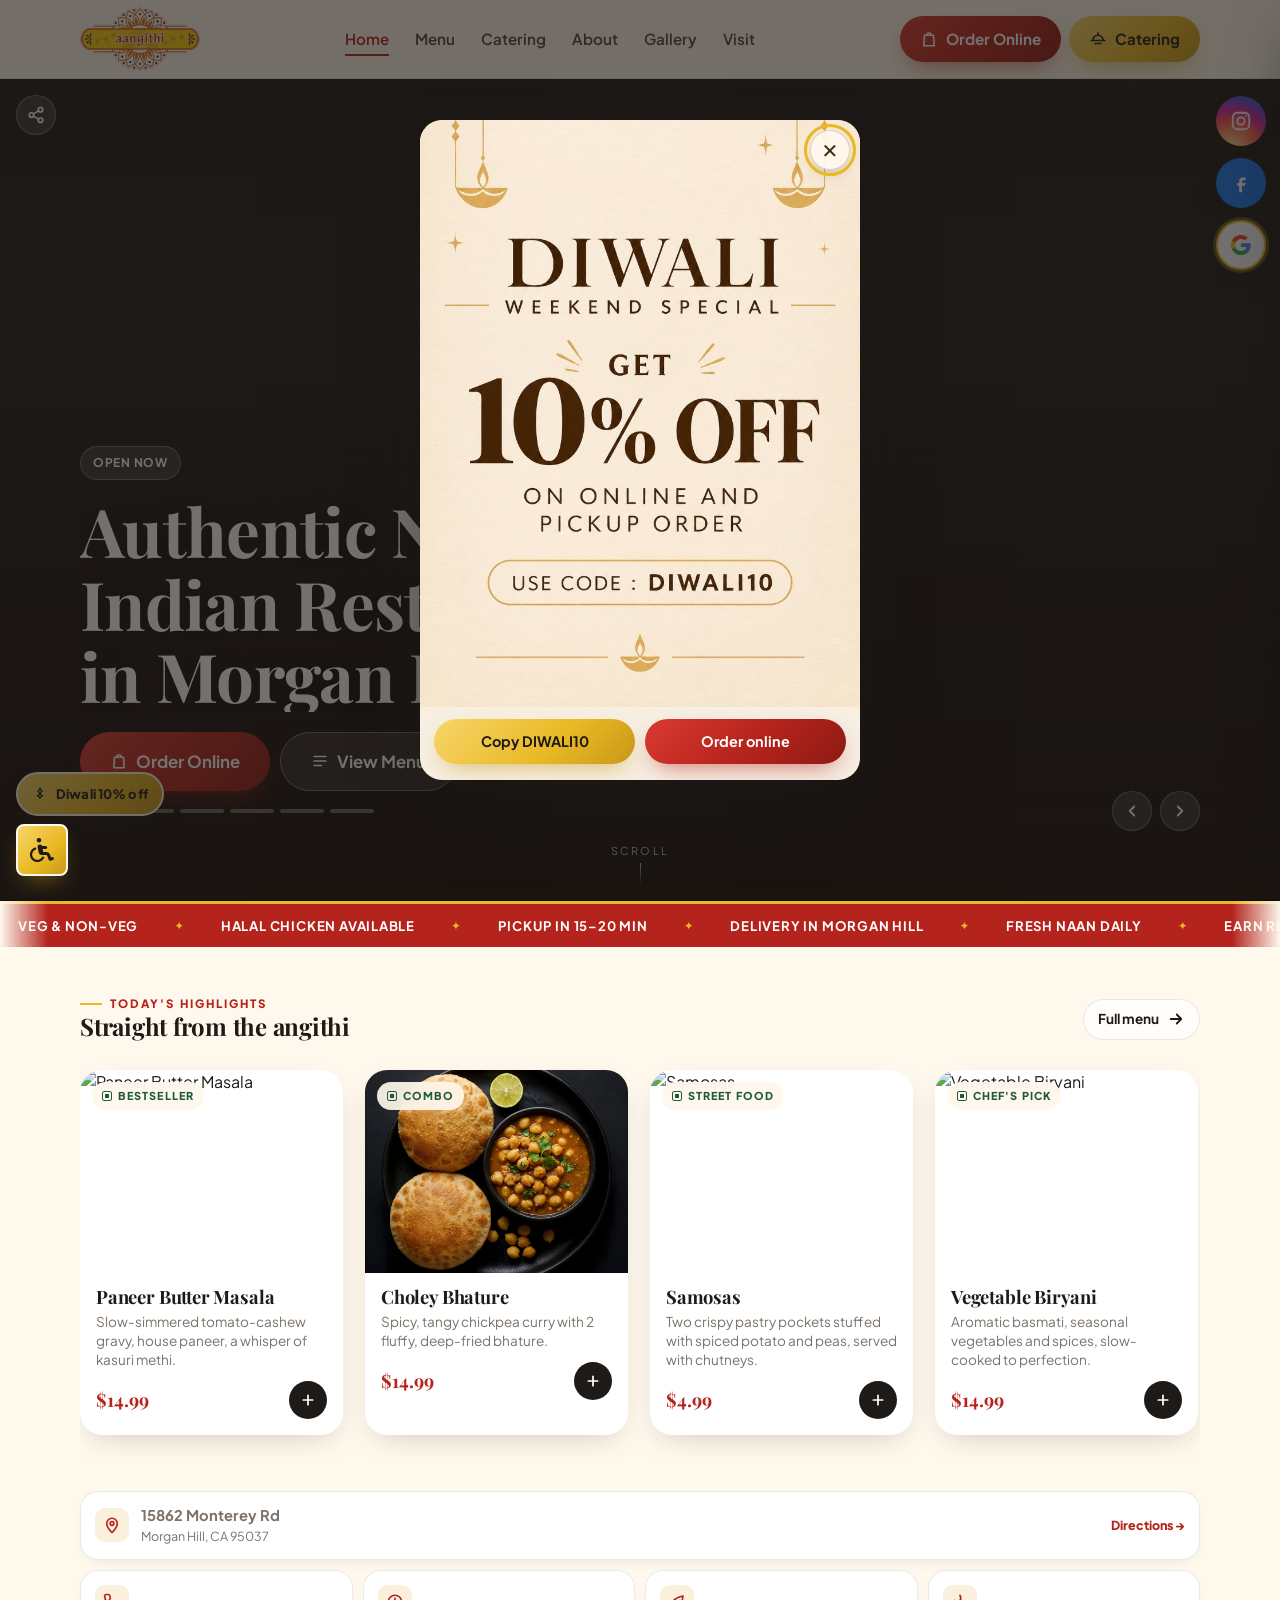
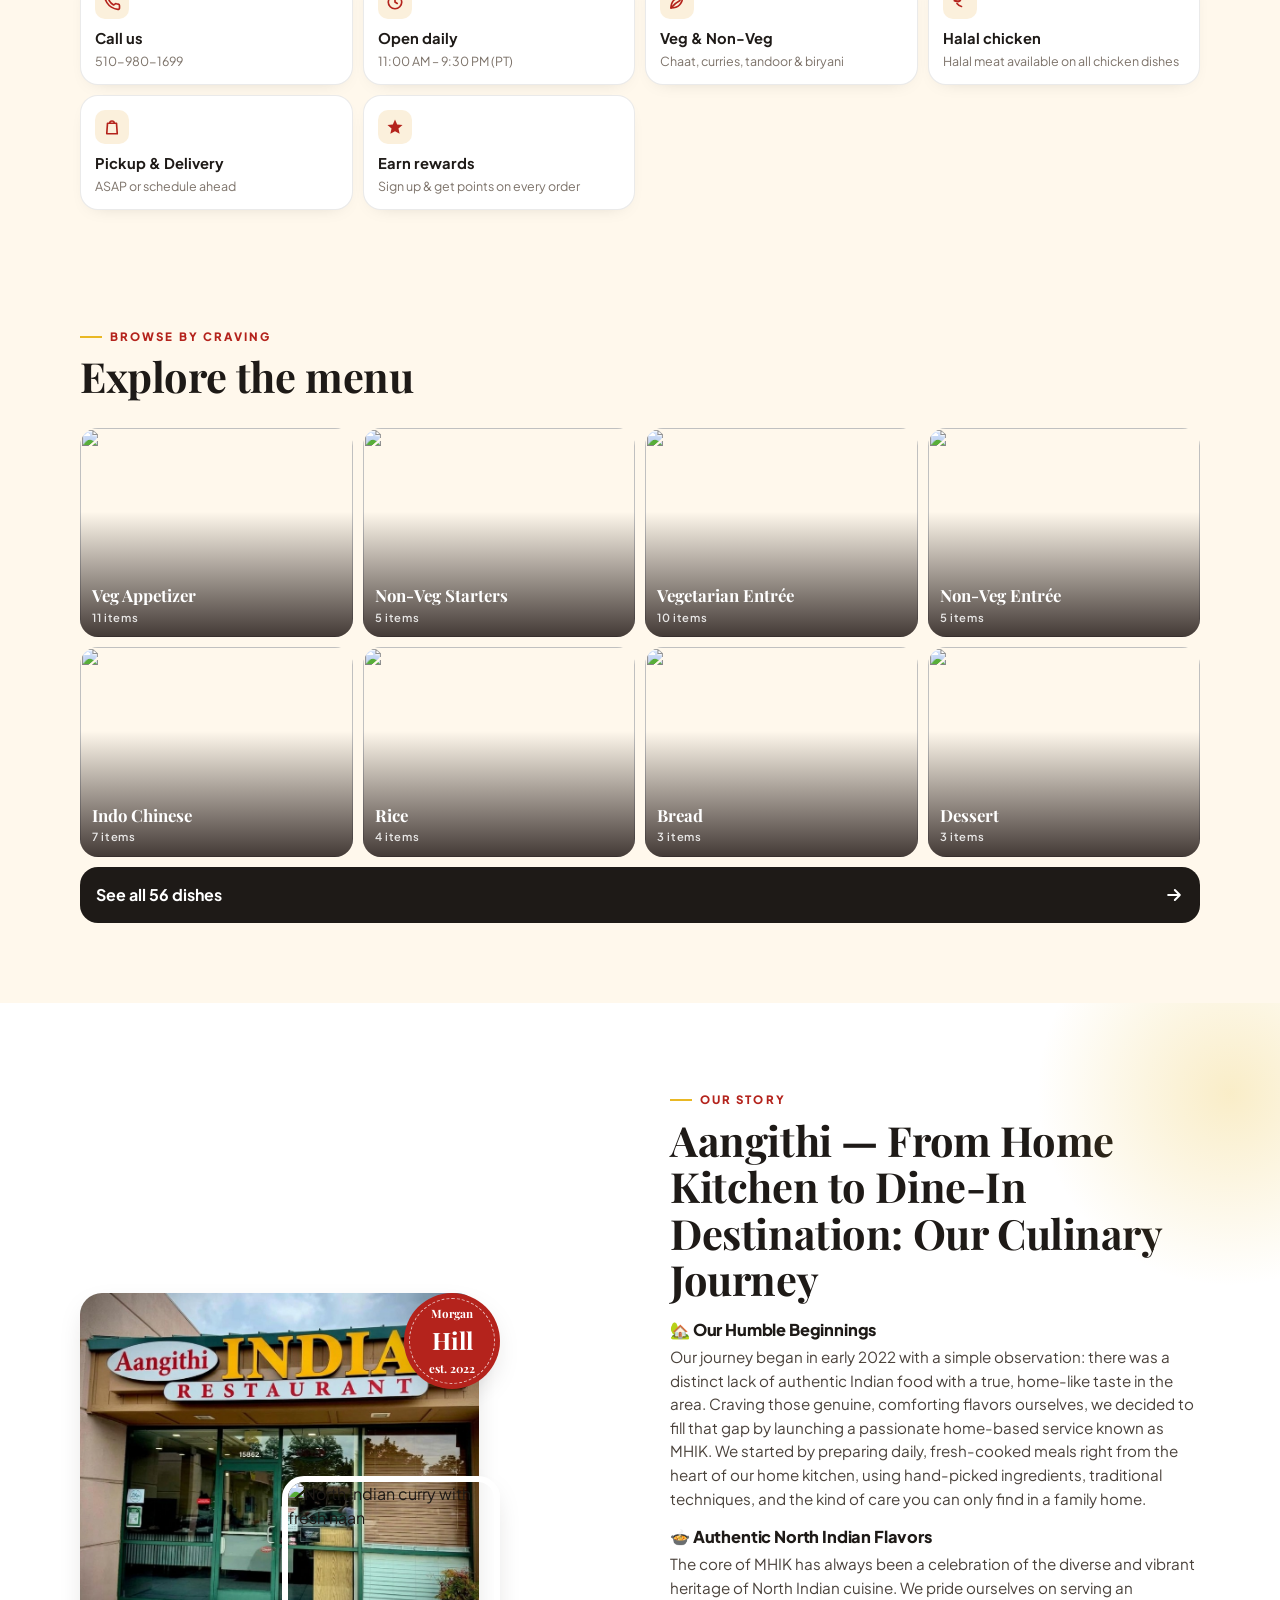
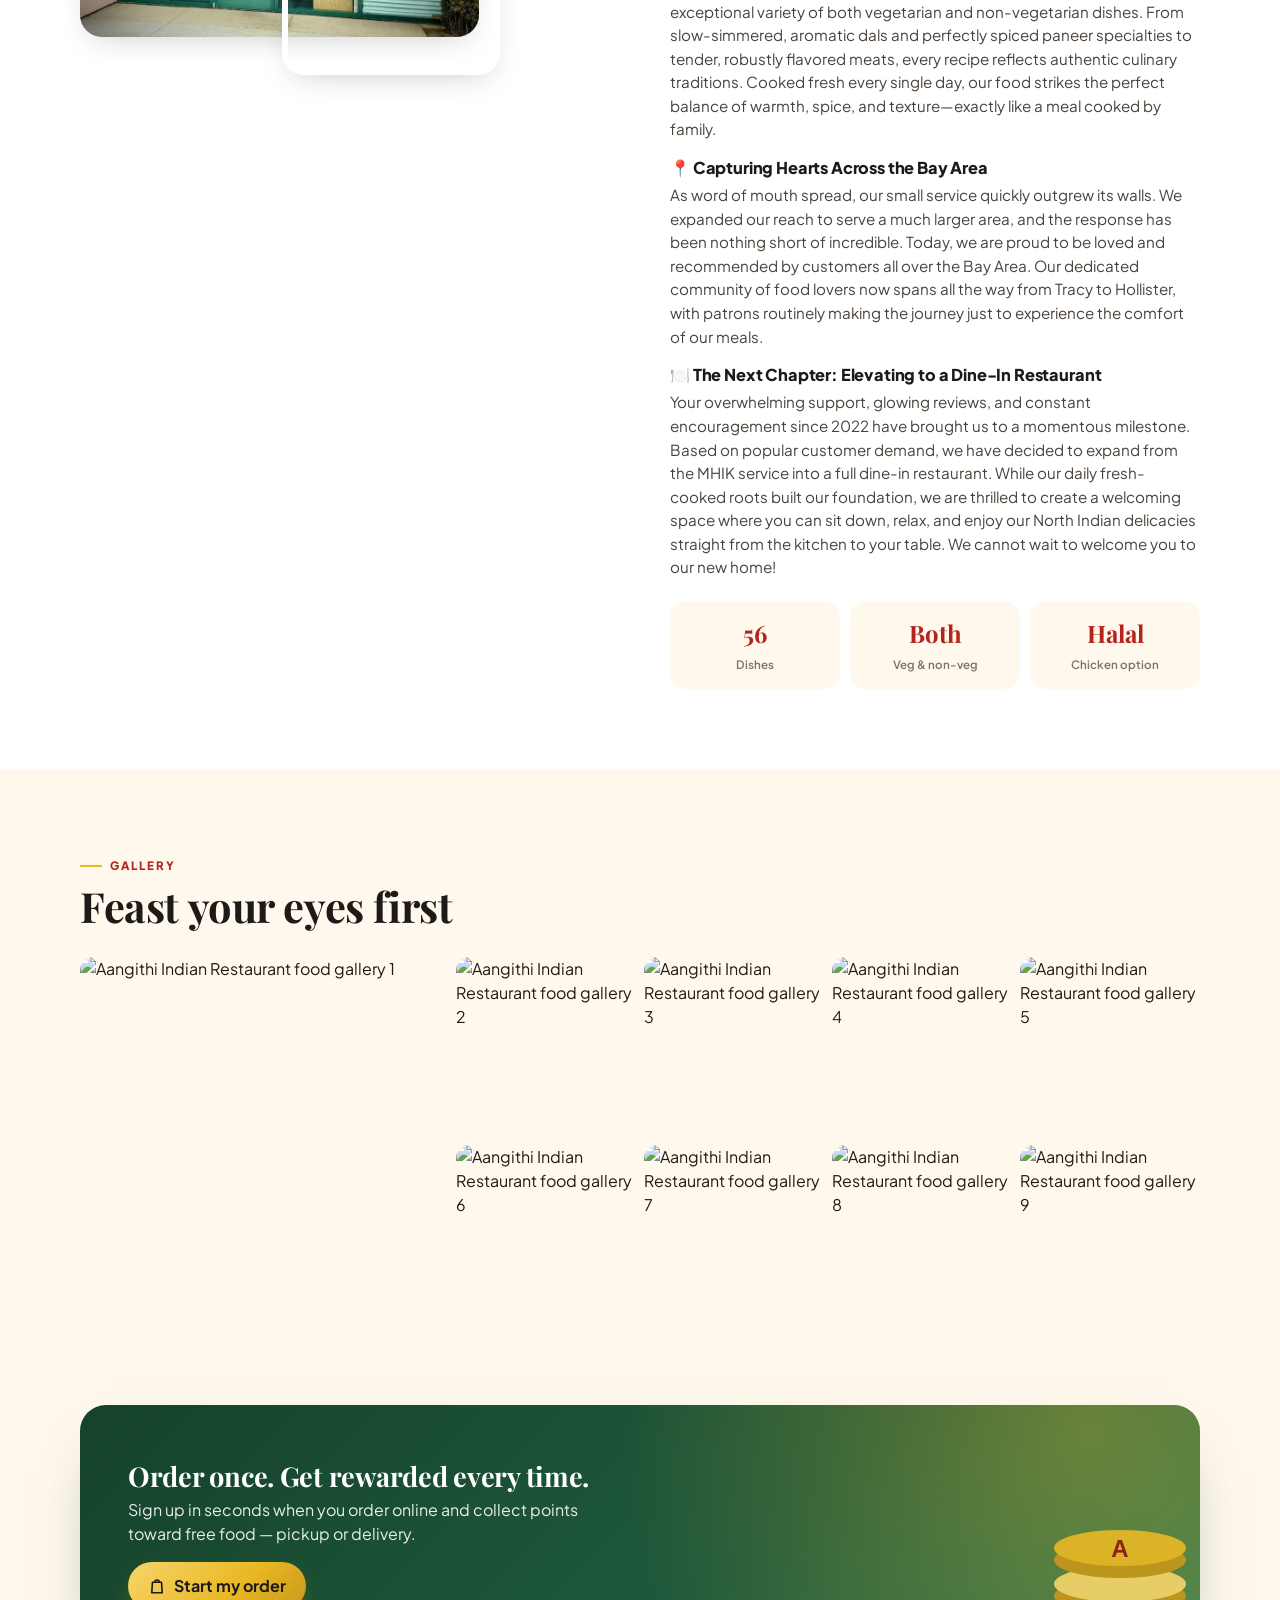
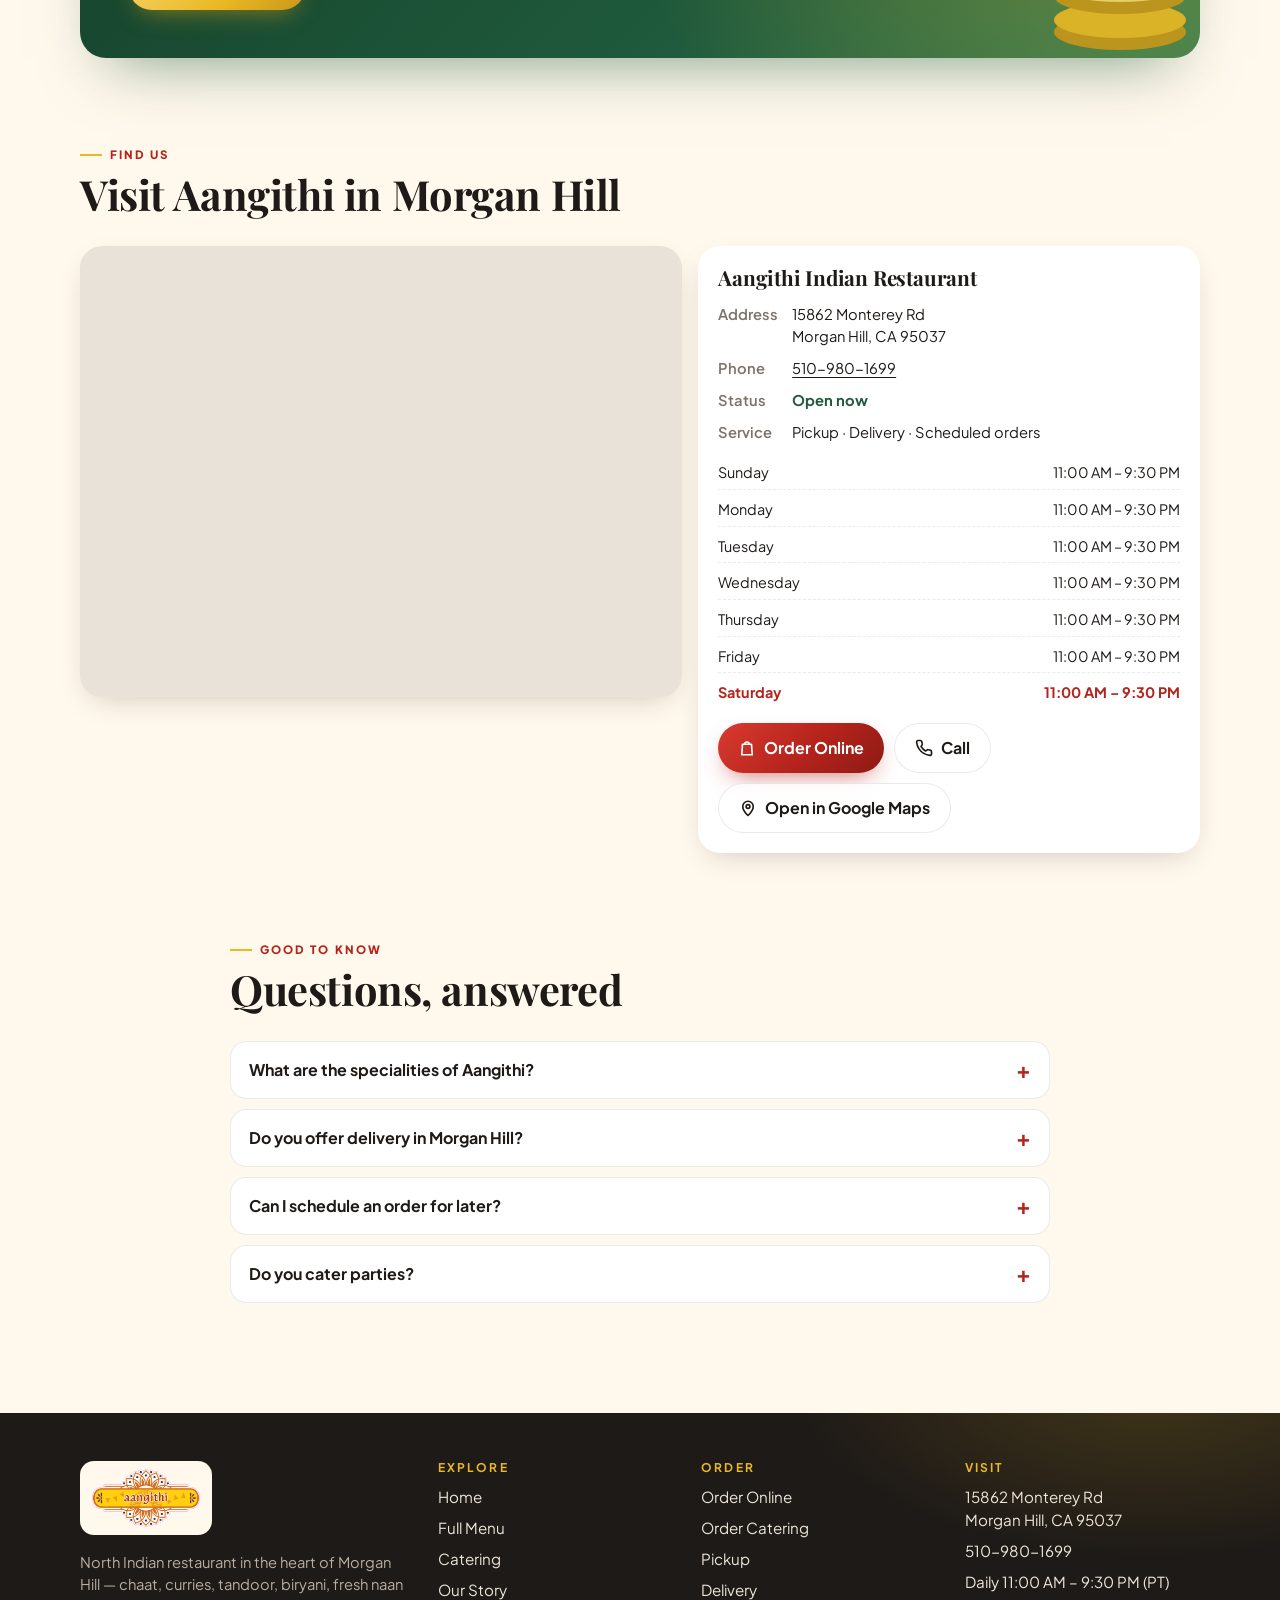
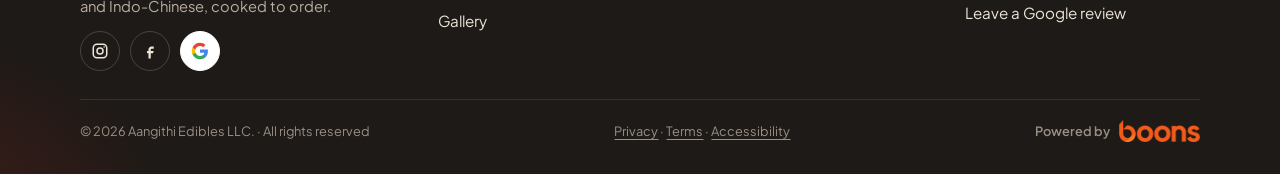
==== commit 738489ca: "Enable the Diwali weekend flyer with code DIWALI10. Co-authored-by: Cursor <cursoragent@cursor.com>" ====
--- a/index.html
+++ b/index.html
@@ -313,5 +313,6 @@
 <script src="js/main.js"></script>
 <script src="js/accessibility.js"></script>
 <script src="js/home.js"></script>
+<script src="js/flyer.js"></script>
 </body>
 </html>
--- a/css/style.css
+++ b/css/style.css
@@ -161,6 +161,56 @@
 @media(max-width:420px){
   .hdr .btn-cater svg{display:none}
 }
+/* ---- Promo flyer ---- */
+.flyer-launch{
+  position:fixed;left:16px;bottom:84px;z-index:885;
+  display:inline-flex;align-items:center;gap:8px;
+  padding:10px 14px;border-radius:999px;
+  background:linear-gradient(135deg,#F7D56A,#E9B824 55%,#C8971A);
+  color:var(--ink);font-weight:800;font-size:.82rem;letter-spacing:.01em;
+  box-shadow:0 12px 28px -12px rgba(30,26,23,.65);
+  border:2px solid #FFF8EC;
+}
+.flyer-launch svg{width:16px;height:16px;flex:none}
+.flyer-launch:hover{transform:translateY(-2px)}
+@media(max-width:899px){
+  .flyer-launch{bottom:calc(var(--bottom-bar) + 78px + env(safe-area-inset-bottom));left:12px;font-size:.78rem;padding:9px 12px}
+}
+.flyer{
+  position:fixed;inset:0;z-index:1200;
+  display:grid;place-items:center;padding:16px;
+  opacity:0;visibility:hidden;pointer-events:none;
+  transition:opacity .35s var(--ease),visibility .35s;
+}
+.flyer[hidden]{display:none}
+.flyer.open{opacity:1;visibility:visible;pointer-events:auto}
+.flyer-scrim{position:absolute;inset:0;background:rgba(30,26,23,.62)}
+.flyer-dialog{
+  position:relative;z-index:1;
+  width:min(440px,calc(100vw - 28px));
+  max-height:calc(100dvh - 28px);
+  overflow:auto;
+  background:#F6EFE2;
+  border-radius:22px;
+  box-shadow:0 28px 70px -24px rgba(30,26,23,.7);
+}
+.flyer-close{
+  position:absolute;top:10px;right:10px;z-index:2;
+  width:40px;height:40px;border-radius:50%;
+  background:rgba(255,248,236,.94);color:#3A2A14;
+  border:1.5px solid rgba(58,42,20,.18);
+  font-size:1.25rem;line-height:1;
+  display:grid;place-items:center;
+  box-shadow:0 8px 18px -10px rgba(30,26,23,.6);
+}
+.flyer-art{display:block}
+.flyer-art img{width:100%;height:auto;border-radius:22px 22px 0 0}
+.flyer-actions{display:grid;grid-template-columns:1fr 1fr;gap:10px;padding:12px 14px 16px}
+.flyer-actions .btn{width:100%;padding:12px 10px;font-size:.9rem}
+@media(max-width:420px){
+  .flyer-actions{grid-template-columns:1fr}
+}
+
 @media(prefers-reduced-motion:reduce){
   *{animation:none!important;transition:none!important}
   html{scroll-behavior:auto}
